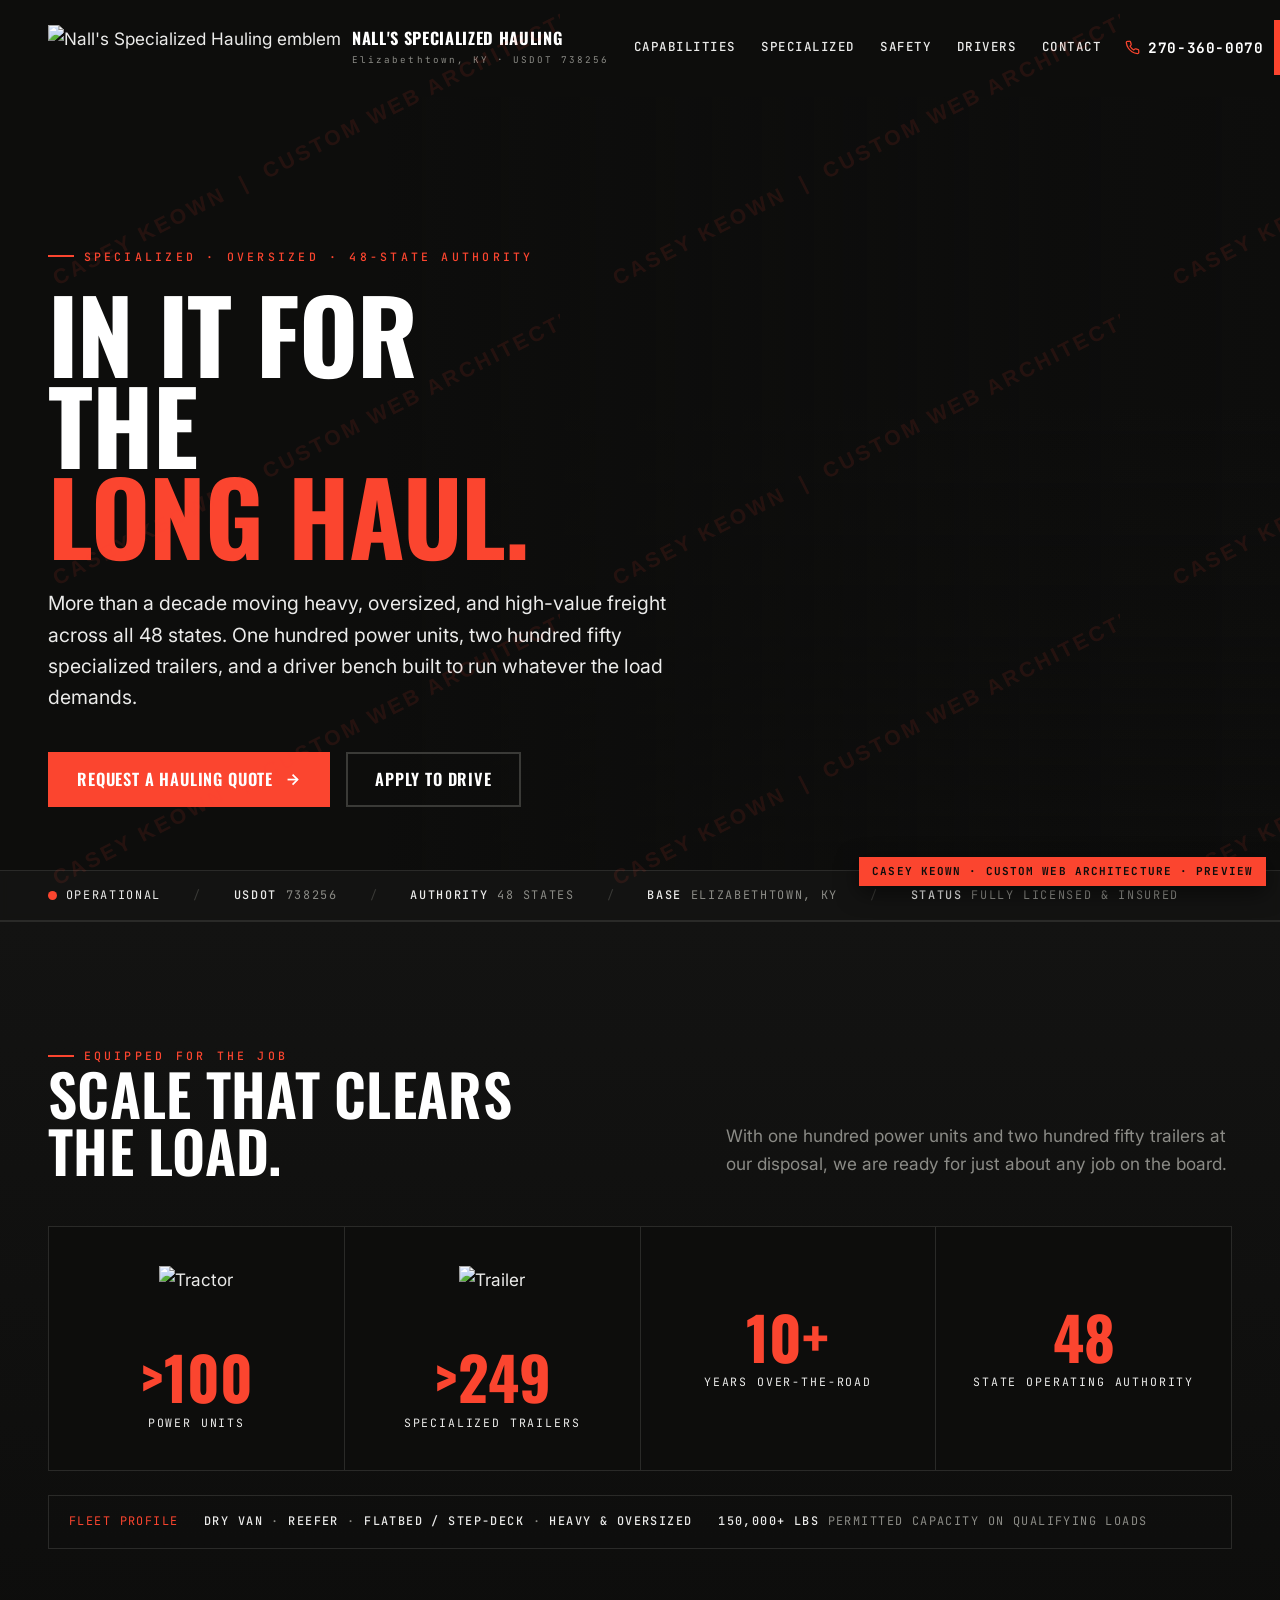
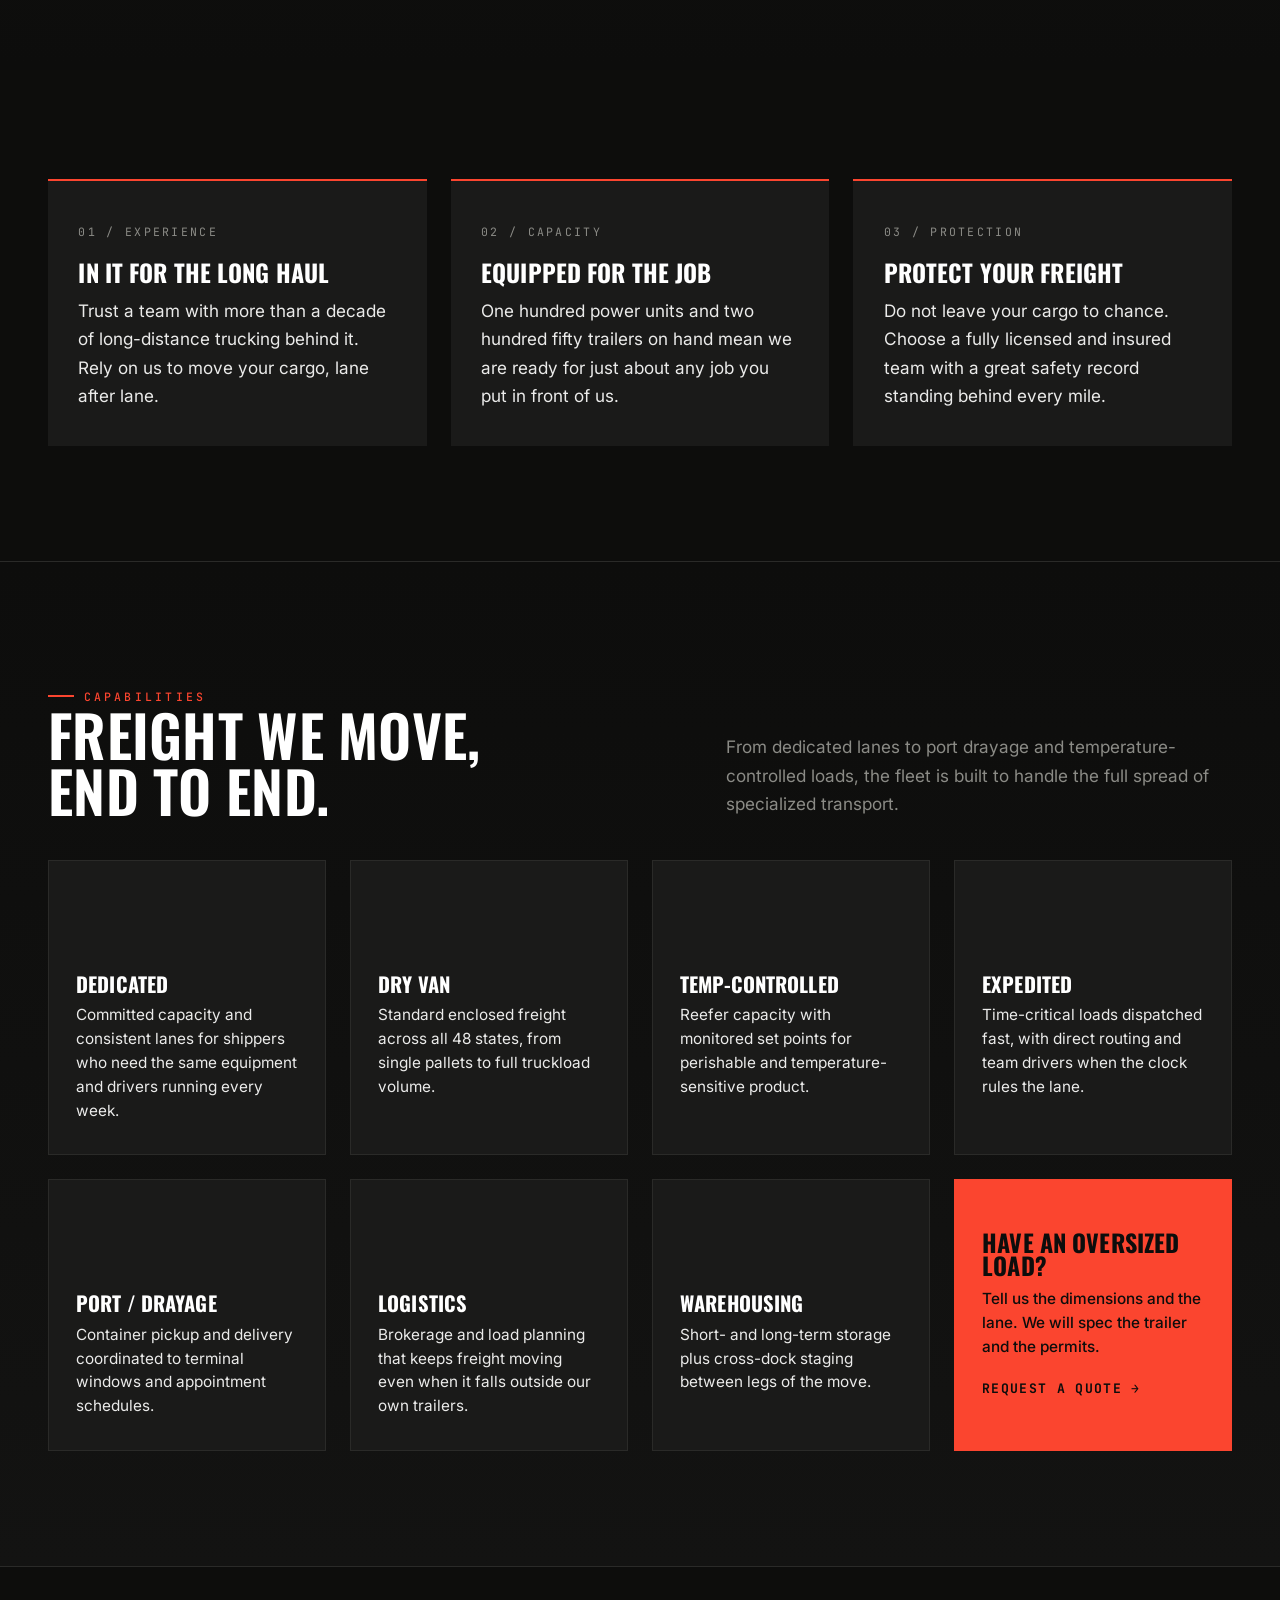
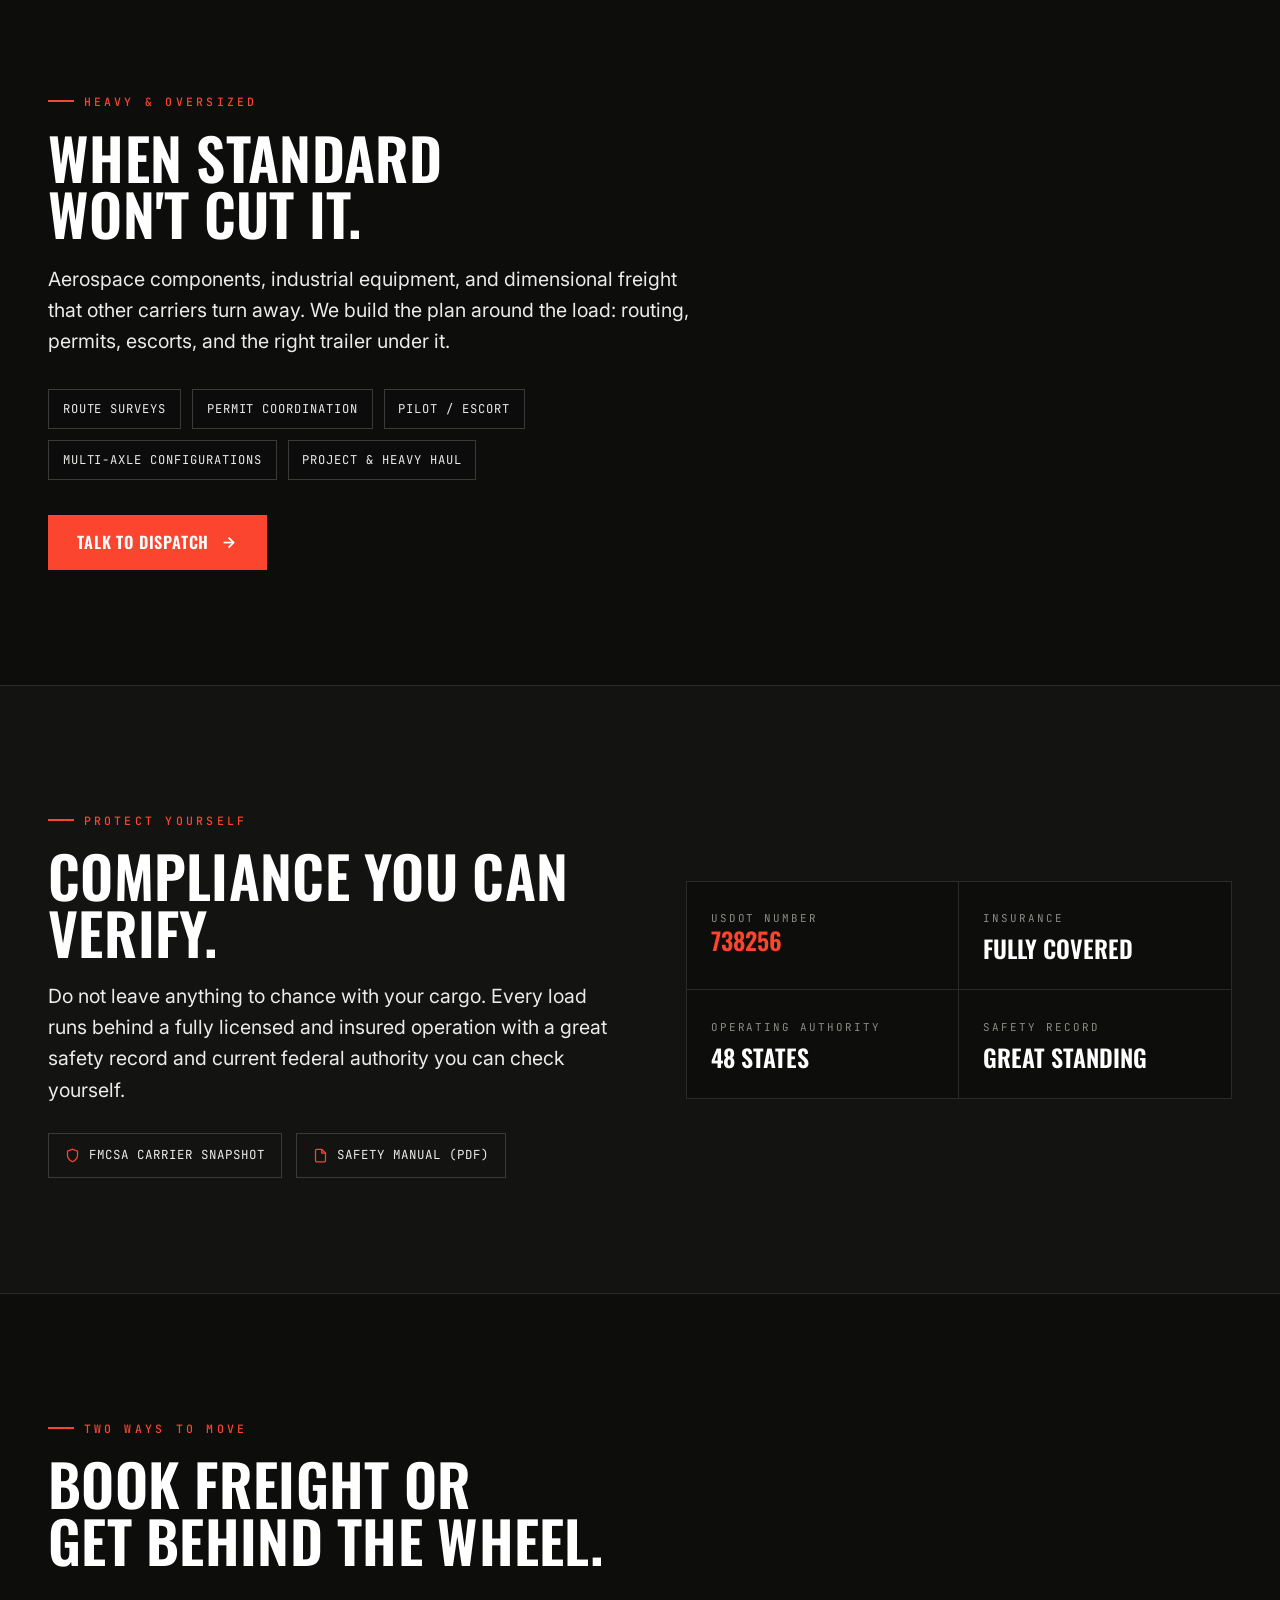
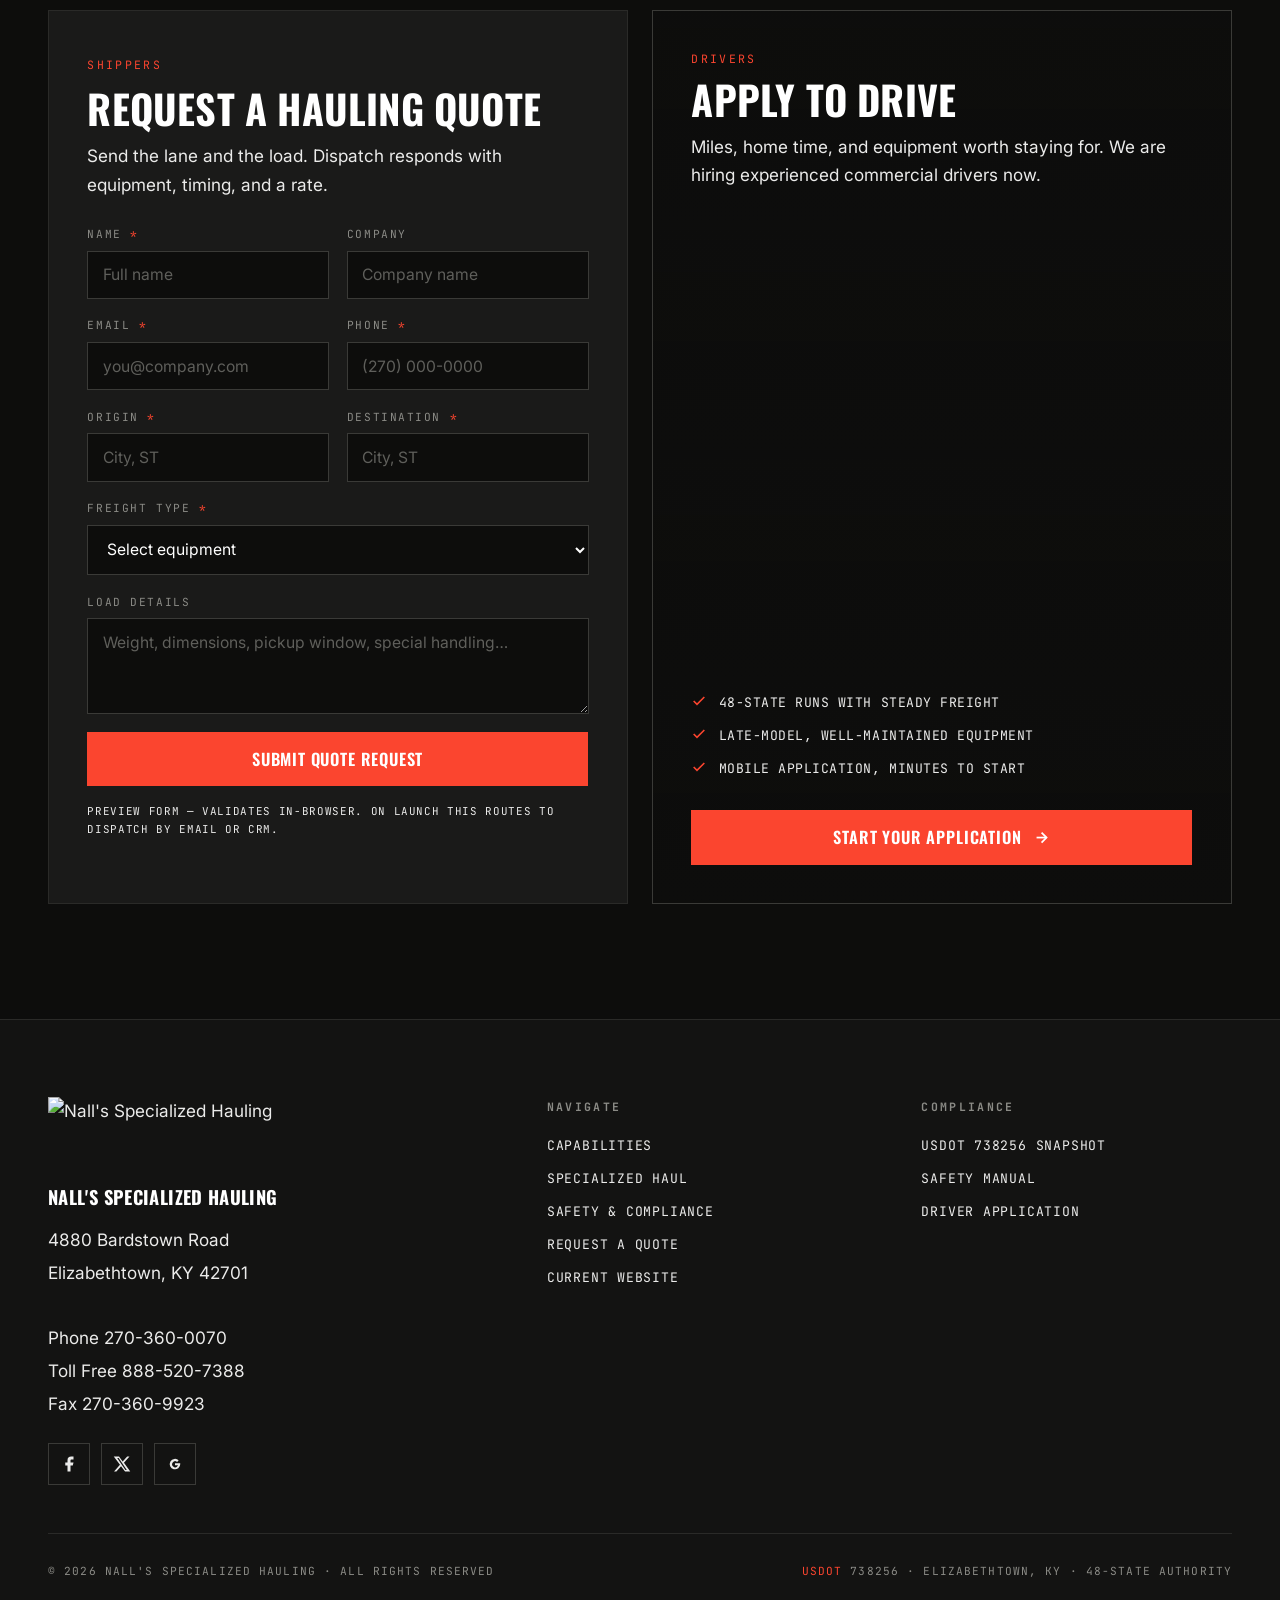
==== index.html @ e13e46fe "create index.html initial commit of the draft homepage" ====
<!DOCTYPE html>
<html lang="en">
<head>
<meta charset="UTF-8" />
<meta name="viewport" content="width=device-width, initial-scale=1.0" />
<meta name="theme-color" content="#0D0D0C" />
<title>Nall's Specialized Hauling | Heavy & Oversized Transport — Elizabethtown, KY</title>
<meta name="description" content="Nall's Specialized Hauling — 100+ power units, 250+ specialized trailers, 48-state authority. Fully licensed and insured heavy and oversized freight out of Elizabethtown, KY. USDOT 738256." />

<link rel="preconnect" href="https://fonts.googleapis.com" />
<link rel="preconnect" href="https://fonts.gstatic.com" crossorigin />
<link href="https://fonts.googleapis.com/css2?family=Oswald:wght@400;500;600;700&family=Inter:wght@400;500;600;700&family=JetBrains+Mono:wght@400;500;700&display=swap" rel="stylesheet" />

<style>
/* ============================================================
   NALL'S SPECIALIZED HAULING — PREVIEW BUILD
   Design system tokens (locked to brand direction)
   ============================================================ */
:root{
  --pitch:#0D0D0C;      /* dominant dark        */
  --carbon:#1A1A19;     /* surfaces / cards     */
  --carbon-2:#131312;   /* deeper surface       */
  --blaze:#FB452F;      /* primary accent       */
  --blaze-deep:#c9331f; /* pressed accent       */
  --white:#FFFFFF;      /* headers              */
  --steel:#EBEBEA;      /* body text            */
  --mute:#8B8B86;       /* metadata / captions  */
  --line:#2A2A28;       /* hairline border      */
  --line-2:#3A3A37;     /* stronger hairline    */

  --maxw:1280px;
  --gutter:clamp(1.25rem, 4vw, 3rem);
  --sec-pad:clamp(4.5rem, 9vw, 8rem);

  --ff-display:'Oswald', 'Arial Narrow', sans-serif;
  --ff-body:'Inter', system-ui, sans-serif;
  --ff-mono:'JetBrains Mono', ui-monospace, monospace;
}

*,*::before,*::after{box-sizing:border-box;}
html{scroll-behavior:smooth; -webkit-text-size-adjust:100%;}
body{
  margin:0;
  background:var(--pitch);
  color:var(--steel);
  font-family:var(--ff-body);
  font-size:clamp(1rem,0.96rem + 0.2vw,1.075rem);
  line-height:1.65;
  -webkit-font-smoothing:antialiased;
  overflow-x:hidden;
}
img{display:block; max-width:100%;}
a{color:inherit; text-decoration:none;}
:focus-visible{outline:2px solid var(--blaze); outline-offset:3px;}

.wrap{max-width:var(--maxw); margin-inline:auto; padding-inline:var(--gutter);}
.sec{padding-block:var(--sec-pad);}

/* Eyebrow / dispatch-style label ---------------------------- */
.eyebrow{
  font-family:var(--ff-mono);
  font-size:.72rem;
  font-weight:500;
  letter-spacing:.28em;
  text-transform:uppercase;
  color:var(--blaze);
  display:inline-flex; align-items:center; gap:.6rem;
  margin:0 0 1.1rem;
}
.eyebrow::before{content:""; width:26px; height:2px; background:var(--blaze); display:inline-block;}

/* Headings -------------------------------------------------- */
h1,h2,h3{font-family:var(--ff-display); text-transform:uppercase; color:var(--white); margin:0; line-height:.98; letter-spacing:.005em;}
.h-xl{font-weight:700; font-size:clamp(2.9rem, 2rem + 5.4vw, 6.6rem); line-height:.9; letter-spacing:-.01em;}
.h-lg{font-weight:600; font-size:clamp(2.05rem, 1.4rem + 2.8vw, 3.6rem);}
.h-md{font-weight:600; font-size:clamp(1.4rem, 1.1rem + 1vw, 1.9rem);}
.lead{color:var(--steel); max-width:56ch; font-size:clamp(1.05rem,1rem + .35vw,1.22rem); line-height:1.6;}
.muted{color:var(--mute);}

/* Buttons --------------------------------------------------- */
.btn{
  --_bg:var(--blaze); --_fg:var(--white); --_bd:var(--blaze);
  display:inline-flex; align-items:center; gap:.7rem;
  font-family:var(--ff-display); font-weight:600; text-transform:uppercase;
  font-size:1.02rem; letter-spacing:.05em; line-height:1;
  padding:1.05rem 1.7rem;
  background:var(--_bg); color:var(--_fg);
  border:2px solid var(--_bd);
  cursor:pointer;
  transition:transform .18s ease, background .18s ease, color .18s ease, border-color .18s ease;
  will-change:transform;
}
.btn svg{width:1.05em; height:1.05em; flex:none;}
.btn:hover{transform:translateY(-2px); background:var(--blaze-deep); border-color:var(--blaze-deep);}
.btn:active{transform:translateY(0);}
.btn--ghost{--_bg:transparent; --_fg:var(--white); --_bd:var(--line-2);}
.btn--ghost:hover{--_bg:transparent; border-color:var(--white); transform:translateY(-2px);}
.btn--wide{width:100%; justify-content:center;}

/* ============================================================
   HEADER / NAV
   ============================================================ */
.masthead{
  position:sticky; top:0; z-index:900;
  background:transparent;
  border-bottom:1px solid transparent;
  transition:background .25s ease, border-color .25s ease, backdrop-filter .25s ease;
}
.masthead.is-stuck{
  background:color-mix(in srgb, var(--pitch) 88%, transparent);
  backdrop-filter:blur(10px);
  border-bottom-color:var(--line);
}
.nav{display:flex; align-items:center; gap:1.5rem; padding-block:.85rem;}
.brand{display:flex; align-items:center; gap:.7rem; flex:none;}
.brand img{height:46px; width:auto;}
.brand b{font-family:var(--ff-display); font-weight:700; color:var(--white); text-transform:uppercase; font-size:1.02rem; letter-spacing:.04em; line-height:1;}
.brand span{display:block; font-family:var(--ff-mono); font-size:.58rem; letter-spacing:.22em; color:var(--mute); margin-top:.18rem;}
.brand-txt{display:block;}

.nav-links{display:flex; align-items:center; gap:1.6rem; margin-left:auto;}
.nav-links a{
  font-family:var(--ff-mono); font-size:.78rem; font-weight:500; letter-spacing:.12em;
  text-transform:uppercase; color:var(--steel); position:relative; padding-block:.4rem;
}
.nav-links a::after{content:""; position:absolute; left:0; bottom:-2px; height:2px; width:0; background:var(--blaze); transition:width .2s ease;}
.nav-links a:hover{color:var(--white);}
.nav-links a:hover::after{width:100%;}

.nav-cta{display:flex; align-items:center; gap:.7rem;}
.nav-tel{
  font-family:var(--ff-mono); font-weight:700; color:var(--white); font-size:.9rem; letter-spacing:.04em;
  display:inline-flex; align-items:center; gap:.5rem; white-space:nowrap;
}
.nav-tel svg{width:15px; height:15px; color:var(--blaze);}
.nav-cta .btn{padding:.72rem 1.15rem; font-size:.86rem;}

.hamburger{display:none; background:transparent; border:1px solid var(--line-2); color:var(--white); width:46px; height:46px; cursor:pointer; align-items:center; justify-content:center;}
.hamburger svg{width:22px; height:22px;}

/* ============================================================
   HERO
   ============================================================ */
.hero{position:relative; overflow:hidden; background:var(--pitch);}
.hero__media{
  position:absolute; inset:0; z-index:0;
  background:url("https://raw.githubusercontent.com/caseykeown/nalls-hauling/main/assets/images/hero-truck.png") no-repeat;
  background-position:right 62%; background-size:cover;
}
.hero__veil{
  position:absolute; inset:0; z-index:1;
  background:
    linear-gradient(90deg, var(--pitch) 0%, var(--pitch) 30%, rgba(13,13,12,.72) 52%, rgba(13,13,12,.15) 82%, rgba(13,13,12,0) 100%),
    linear-gradient(0deg, var(--pitch) 2%, rgba(13,13,12,.35) 30%, rgba(13,13,12,0) 60%),
    linear-gradient(180deg, rgba(13,13,12,.55) 0%, rgba(13,13,12,0) 24%);
}
.hero__inner{position:relative; z-index:2; padding-block:clamp(5rem,11vw,9.5rem) clamp(2.5rem,5vw,4rem); max-width:70ch;}
.hero h1{margin:.2rem 0 0;}
.hero h1 .accent{color:var(--blaze); display:block;}
.hero .lead{margin:1.8rem 0 2.4rem;}
.hero__actions{display:flex; flex-wrap:wrap; gap:1rem;}

/* Dispatch status strip (signature) ------------------------- */
.dispatch{
  position:relative; z-index:2;
  border-top:1px solid var(--line);
  border-bottom:1px solid var(--line);
  background:color-mix(in srgb, var(--carbon) 55%, transparent);
  backdrop-filter:blur(4px);
}
.dispatch__row{
  display:flex; flex-wrap:wrap; align-items:center; gap:.6rem 2rem;
  padding-block:.9rem;
  font-family:var(--ff-mono); font-size:.74rem; letter-spacing:.14em; text-transform:uppercase; color:var(--mute);
}
.dispatch__row b{color:var(--steel); font-weight:500;}
.dispatch__dot{display:inline-flex; align-items:center; gap:.55rem; color:var(--steel);}
.dispatch__dot::before{
  content:""; width:9px; height:9px; background:var(--blaze); border-radius:50%;
  box-shadow:0 0 0 0 rgba(251,69,47,.7); animation:pulse 2.4s infinite;
}
@keyframes pulse{0%{box-shadow:0 0 0 0 rgba(251,69,47,.6);}70%{box-shadow:0 0 0 8px rgba(251,69,47,0);}100%{box-shadow:0 0 0 0 rgba(251,69,47,0);}}
.dispatch__sep{color:var(--line-2);}

/* ============================================================
   CAPACITY / INSTRUMENT CLUSTER
   ============================================================ */
.capacity{background:linear-gradient(180deg, var(--carbon-2) 0%, var(--pitch) 100%); border-top:1px solid var(--line);}
.cap-head{display:flex; flex-wrap:wrap; align-items:flex-end; justify-content:space-between; gap:1.5rem; margin-bottom:3rem;}
.cap-head p{margin:.4rem 0 0; max-width:46ch;}
.cluster{
  display:grid; grid-template-columns:repeat(4,1fr); gap:1px;
  background:var(--line); border:1px solid var(--line);
}
.stat{
  background:var(--pitch);
  padding:clamp(1.6rem,3vw,2.6rem) 1.4rem;
  display:flex; flex-direction:column; align-items:center; text-align:center; justify-content:center; gap:.55rem;
  min-height:230px; position:relative;
  transition:background .2s ease;
}
.stat:hover{background:var(--carbon);}
.stat__mark{height:76px; display:flex; align-items:center; justify-content:center;}
.stat__mark img{height:76px; width:auto;}
.stat__num{font-family:var(--ff-display); font-weight:700; font-size:clamp(2.6rem,1.8rem + 2.4vw,3.9rem); line-height:.9; color:var(--blaze);}
.stat__num[data-numeral]{margin-top:.2rem;}
.stat__label{font-family:var(--ff-mono); font-size:.72rem; letter-spacing:.16em; text-transform:uppercase; color:var(--steel);}
.cap-note{
  margin-top:1.5rem; padding:1rem 1.25rem; border:1px solid var(--line);
  display:flex; flex-wrap:wrap; gap:.5rem 1.6rem; align-items:center;
  font-family:var(--ff-mono); font-size:.74rem; letter-spacing:.12em; text-transform:uppercase; color:var(--mute);
}
.cap-note b{color:var(--steel); font-weight:500;}
.cap-note .k{color:var(--blaze);}

/* ============================================================
   VALUE PROPS (three brand statements)
   ============================================================ */
.props{background:var(--pitch);}
.props-grid{display:grid; grid-template-columns:repeat(3,1fr); gap:1.5rem;}
.prop{border-top:2px solid var(--blaze); background:var(--carbon); padding:2.2rem 1.9rem;}
.prop .n{font-family:var(--ff-mono); font-size:.72rem; letter-spacing:.2em; color:var(--mute); text-transform:uppercase;}
.prop h3{margin:1rem 0 .8rem; font-size:1.5rem;}
.prop p{margin:0; color:var(--steel);}

/* ============================================================
   CAPABILITIES / SERVICES
   ============================================================ */
.services{background:linear-gradient(180deg, var(--pitch) 0%, var(--carbon-2) 100%); border-top:1px solid var(--line);}
.svc-grid{display:grid; grid-template-columns:repeat(4,1fr); gap:1.5rem;}
.svc{
  background:var(--carbon); border:1px solid var(--line);
  padding:2rem 1.7rem; position:relative;
  transition:transform .2s ease, border-color .2s ease, background .2s ease;
}
.svc::before{content:""; position:absolute; left:0; top:0; height:3px; width:0; background:var(--blaze); transition:width .25s ease;}
.svc:hover{transform:translateY(-4px); border-color:var(--line-2); background:#1f1f1e;}
.svc:hover::before{width:100%;}
.svc img{height:60px; width:auto; margin-bottom:1.3rem;}
.svc h3{font-size:1.28rem; margin-bottom:.6rem;}
.svc p{margin:0; font-size:.96rem; color:var(--steel); line-height:1.55;}

/* ============================================================
   SPECIALIZED SHOWCASE
   ============================================================ */
.showcase{position:relative; border-top:1px solid var(--line); overflow:hidden;}
.showcase__bg{
  position:absolute; inset:0; z-index:0;
  background:url("https://raw.githubusercontent.com/caseykeown/nalls-hauling/main/assets/images/nasa-truck.jpg") center/cover no-repeat;
}
.showcase__veil{
  position:absolute; inset:0; z-index:1;
  background:linear-gradient(90deg, var(--pitch) 8%, rgba(13,13,12,.82) 40%, rgba(13,13,12,.32) 78%, rgba(13,13,12,.55) 100%);
}
.showcase__inner{position:relative; z-index:2; max-width:60ch;}
.showcase h2{margin-bottom:1.4rem;}
.showcase .lead{margin-bottom:2rem;}
.spec-list{display:flex; flex-wrap:wrap; gap:.7rem; margin-bottom:2.2rem; padding:0; list-style:none;}
.spec-list li{
  font-family:var(--ff-mono); font-size:.76rem; letter-spacing:.08em; text-transform:uppercase;
  color:var(--steel); border:1px solid var(--line-2); padding:.55rem .85rem; background:rgba(13,13,12,.5);
}

/* ============================================================
   SAFETY / COMPLIANCE
   ============================================================ */
.safety{background:var(--carbon-2); border-top:1px solid var(--line);}
.safety-grid{display:grid; grid-template-columns:1.05fr 1fr; gap:clamp(2rem,5vw,4.5rem); align-items:center;}
.cred{display:grid; grid-template-columns:1fr 1fr; gap:1px; background:var(--line); border:1px solid var(--line);}
.cred__cell{background:var(--pitch); padding:1.8rem 1.5rem;}
.cred__cell .k{font-family:var(--ff-mono); font-size:.68rem; letter-spacing:.18em; text-transform:uppercase; color:var(--mute);}
.cred__cell .v{font-family:var(--ff-display); text-transform:uppercase; font-weight:600; color:var(--white); font-size:1.5rem; margin-top:.5rem; line-height:1;}
.cred__cell .v.blaze{color:var(--blaze);}
.cred__cell a.v:hover{color:var(--blaze);}
.safety h2{margin-bottom:1.3rem;}
.safety .lead{margin-bottom:1.7rem;}
.safety__links{display:flex; flex-wrap:wrap; gap:.9rem;}
.pill{
  display:inline-flex; align-items:center; gap:.55rem;
  font-family:var(--ff-mono); font-size:.78rem; letter-spacing:.08em; text-transform:uppercase;
  border:1px solid var(--line-2); padding:.7rem 1rem; color:var(--steel);
  transition:border-color .18s ease, color .18s ease;
}
.pill svg{width:15px; height:15px; color:var(--blaze);}
.pill:hover{border-color:var(--blaze); color:var(--white);}

/* ============================================================
   TWO-SIDED FUNNEL
   ============================================================ */
.funnel{background:var(--pitch); border-top:1px solid var(--line);}
.funnel-grid{display:grid; grid-template-columns:1fr 1fr; gap:1.5rem;}
.panel{background:var(--carbon); border:1px solid var(--line); padding:clamp(1.9rem,3vw,2.8rem);}
.panel--drivers{
  background:
    linear-gradient(180deg, rgba(13,13,12,.62), rgba(13,13,12,.92)),
    url("https://raw.githubusercontent.com/caseykeown/nalls-hauling/main/assets/images/truck-fleet.jpg") center/cover no-repeat;
  border-color:var(--line-2);
  display:flex; flex-direction:column;
}
.panel .tag{font-family:var(--ff-mono); font-size:.72rem; letter-spacing:.2em; text-transform:uppercase; color:var(--blaze);}
.panel h2{font-size:clamp(1.8rem,1.4rem + 1.4vw,2.5rem); margin:.7rem 0 .9rem;}
.panel p{margin:0 0 1.6rem; color:var(--steel);}
.panel--drivers .perks{list-style:none; margin:0 0 1.9rem; padding:0; display:grid; gap:.7rem; margin-top:auto;}
.panel--drivers .perks li{display:flex; gap:.7rem; align-items:flex-start; font-family:var(--ff-mono); font-size:.82rem; letter-spacing:.04em; text-transform:uppercase; color:var(--steel);}
.panel--drivers .perks svg{width:16px; height:16px; color:var(--blaze); flex:none; margin-top:1px;}

/* Quote form ------------------------------------------------ */
.form{display:grid; gap:1.1rem;}
.field{display:flex; flex-direction:column; gap:.45rem;}
.field label{font-family:var(--ff-mono); font-size:.7rem; letter-spacing:.14em; text-transform:uppercase; color:var(--mute);}
.field label .req{color:var(--blaze);}
.field input, .field select, .field textarea{
  font-family:var(--ff-body); font-size:.98rem; color:var(--white);
  background:var(--pitch); border:1px solid var(--line-2); padding:.85rem .9rem; width:100%;
  transition:border-color .16s ease;
}
.field input::placeholder, .field textarea::placeholder{color:#5f5f5b;}
.field input:focus, .field select:focus, .field textarea:focus{outline:none; border-color:var(--blaze);}
.field textarea{resize:vertical; min-height:96px;}
.field-row{display:grid; grid-template-columns:1fr 1fr; gap:1.1rem;}
.field .err{display:none; font-family:var(--ff-mono); font-size:.68rem; letter-spacing:.06em; color:var(--blaze); text-transform:uppercase;}
.field.invalid input, .field.invalid select, .field.invalid textarea{border-color:var(--blaze);}
.field.invalid .err{display:block;}
.form__note{font-family:var(--ff-mono); font-size:.68rem; letter-spacing:.06em; color:var(--mute); text-transform:uppercase; margin-top:-.2rem;}
.form-success{
  display:none; border:1px solid var(--blaze); background:rgba(251,69,47,.06);
  padding:2rem 1.7rem; text-align:left;
}
.form-success.show{display:block;}
.form-success h3{color:var(--white); font-size:1.4rem; margin-bottom:.6rem;}
.form-success p{color:var(--steel); margin:0;}

/* ============================================================
   FOOTER
   ============================================================ */
.footer{background:var(--carbon-2); border-top:1px solid var(--line); padding-block:clamp(3.5rem,6vw,5rem) 2.2rem;}
.footer-grid{display:grid; grid-template-columns:1.4fr 1fr 1fr; gap:clamp(2rem,5vw,4rem); margin-bottom:3rem;}
.footer .brand img{height:60px;}
.footer h4{font-family:var(--ff-mono); font-size:.72rem; letter-spacing:.2em; text-transform:uppercase; color:var(--mute); margin:0 0 1.2rem;}
.footer address{font-style:normal; color:var(--steel); line-height:1.9;}
.footer address b{color:var(--white); font-family:var(--ff-display); text-transform:uppercase; letter-spacing:.02em; font-size:1.15rem; display:block; margin-bottom:.6rem;}
.footer a:hover{color:var(--blaze);}
.foot-links{display:flex; flex-direction:column; gap:.7rem;}
.foot-links a{font-family:var(--ff-mono); font-size:.82rem; letter-spacing:.06em; text-transform:uppercase; color:var(--steel);}
.socials{display:flex; gap:.7rem; margin-top:1.4rem;}
.socials a{width:42px; height:42px; border:1px solid var(--line-2); display:flex; align-items:center; justify-content:center; transition:border-color .18s ease, background .18s ease;}
.socials a:hover{border-color:var(--blaze); background:var(--carbon);}
.socials svg{width:18px; height:18px; color:var(--steel);}
.footer-base{border-top:1px solid var(--line); padding-top:1.8rem; display:flex; flex-wrap:wrap; justify-content:space-between; gap:1rem; font-family:var(--ff-mono); font-size:.7rem; letter-spacing:.1em; text-transform:uppercase; color:var(--mute);}
.footer-base .k{color:var(--blaze);}

/* ============================================================
   SCROLL REVEAL
   ============================================================ */
.reveal{opacity:0; transform:translateY(22px); transition:opacity .7s ease, transform .7s ease;}
.reveal.in{opacity:1; transform:none;}

/* ============================================================
   RESPONSIVE
   ============================================================ */
@media (max-width:1080px){
  .svc-grid{grid-template-columns:repeat(2,1fr);}
  .cluster{grid-template-columns:repeat(2,1fr);}
}
@media (max-width:900px){
  .nav-links, .nav-tel{display:none;}
  .hamburger{display:inline-flex;}
  .nav-cta .btn.js-quote{display:none;}
  .props-grid{grid-template-columns:1fr;}
  .safety-grid{grid-template-columns:1fr; gap:2.4rem;}
  .funnel-grid{grid-template-columns:1fr;}
  .footer-grid{grid-template-columns:1fr 1fr;}
  .hero__media{background-position:right -40px bottom; background-size:150%;}
  .hero__veil{background:
    linear-gradient(180deg, rgba(13,13,12,.55) 0%, rgba(13,13,12,.3) 35%, var(--pitch) 78%),
    linear-gradient(90deg, var(--pitch) 0%, rgba(13,13,12,.4) 60%, rgba(13,13,12,.15) 100%);}
}
@media (max-width:560px){
  .cluster{grid-template-columns:1fr;}
  .svc-grid{grid-template-columns:1fr;}
  .footer-grid{grid-template-columns:1fr;}
  .field-row{grid-template-columns:1fr;}
  .hero__actions .btn{width:100%; justify-content:center;}
}

/* Mobile drawer */
.drawer{position:fixed; inset:0; z-index:1000; background:var(--pitch); transform:translateX(100%); transition:transform .3s ease; display:flex; flex-direction:column; padding:1.5rem var(--gutter);}
.drawer.open{transform:none;}
.drawer__top{display:flex; justify-content:space-between; align-items:center; margin-bottom:2.5rem;}
.drawer__close{background:transparent; border:1px solid var(--line-2); color:var(--white); width:46px; height:46px; cursor:pointer;}
.drawer a.d-link{font-family:var(--ff-display); text-transform:uppercase; font-size:1.9rem; font-weight:600; color:var(--white); padding-block:.7rem; border-bottom:1px solid var(--line);}
.drawer a.d-link:hover{color:var(--blaze);}
.drawer__cta{margin-top:auto; display:grid; gap:.9rem; padding-top:2rem;}

@media (prefers-reduced-motion:reduce){
  *{animation-duration:.001ms !important; animation-iteration-count:1 !important; transition-duration:.001ms !important; scroll-behavior:auto !important;}
  .reveal{opacity:1; transform:none;}
}
</style>
</head>

<body>

<a href="#capabilities" class="btn" style="position:absolute; left:-9999px; top:0;" onfocus="this.style.left='1rem';this.style.top='1rem';this.style.zIndex='2000';" onblur="this.style.left='-9999px'">Skip to content</a>

<!-- ============================================================
     MASTHEAD
     ============================================================ -->
<header class="masthead" id="masthead">
  <div class="wrap">
    <nav class="nav" aria-label="Primary">
      <a class="brand" href="#top" aria-label="Nall's Specialized Hauling home">
        <img src="https://raw.githubusercontent.com/caseykeown/nalls-hauling/main/assets/images/nsh-orange-logo-transparentbg.png" alt="Nall's Specialized Hauling emblem" />
        <span class="brand-txt">
          <b>Nall's Specialized Hauling</b>
          <span>Elizabethtown, KY · USDOT 738256</span>
        </span>
      </a>

      <div class="nav-links">
        <a href="#capabilities">Capabilities</a>
        <a href="#specialized">Specialized</a>
        <a href="#safety">Safety</a>
        <a href="#drivers">Drivers</a>
        <a href="#contact">Contact</a>
      </div>

      <div class="nav-cta">
        <a class="nav-tel" href="tel:+12703600070">
          <svg viewBox="0 0 24 24" fill="none" stroke="currentColor" stroke-width="2"><path d="M22 16.92v3a2 2 0 0 1-2.18 2 19.79 19.79 0 0 1-8.63-3.07 19.5 19.5 0 0 1-6-6 19.79 19.79 0 0 1-3.07-8.67A2 2 0 0 1 4.11 2h3a2 2 0 0 1 2 1.72c.13.96.36 1.9.7 2.81a2 2 0 0 1-.45 2.11L8.09 9.91a16 16 0 0 0 6 6l1.27-1.27a2 2 0 0 1 2.11-.45c.9.34 1.85.57 2.81.7A2 2 0 0 1 22 16.92z"/></svg>
          270-360-0070
        </a>
        <a class="btn js-quote" href="#contact">Request a Quote</a>
        <a class="btn btn--ghost" href="https://intelliapp.driverapponline.com/c/spechaul?uri_b=ia_spechaul_117779524" target="_blank" rel="noopener">Apply to Drive</a>
      </div>

      <button class="hamburger" id="hamburger" aria-label="Open menu" aria-expanded="false" aria-controls="drawer">
        <svg viewBox="0 0 24 24" fill="none" stroke="currentColor" stroke-width="2"><line x1="3" y1="6" x2="21" y2="6"/><line x1="3" y1="12" x2="21" y2="12"/><line x1="3" y1="18" x2="21" y2="18"/></svg>
      </button>
    </nav>
  </div>
</header>

<!-- Mobile drawer -->
<div class="drawer" id="drawer" aria-hidden="true">
  <div class="drawer__top">
    <img src="https://raw.githubusercontent.com/caseykeown/nalls-hauling/main/assets/images/nsh-orange-logo-transparentbg.png" alt="" style="height:44px;" />
    <button class="drawer__close" id="drawerClose" aria-label="Close menu">
      <svg viewBox="0 0 24 24" fill="none" stroke="currentColor" stroke-width="2" width="22" height="22"><line x1="6" y1="6" x2="18" y2="18"/><line x1="18" y1="6" x2="6" y2="18"/></svg>
    </button>
  </div>
  <a class="d-link" href="#capabilities">Capabilities</a>
  <a class="d-link" href="#specialized">Specialized</a>
  <a class="d-link" href="#safety">Safety</a>
  <a class="d-link" href="#drivers">Drivers</a>
  <a class="d-link" href="#contact">Contact</a>
  <div class="drawer__cta">
    <a class="btn btn--wide" href="#contact">Request a Quote</a>
    <a class="btn btn--ghost btn--wide" href="https://intelliapp.driverapponline.com/c/spechaul?uri_b=ia_spechaul_117779524" target="_blank" rel="noopener">Apply to Drive</a>
  </div>
</div>

<main id="top">

  <!-- ============================================================
       HERO
       ============================================================ -->
  <section class="hero" aria-labelledby="hero-h">
    <div class="hero__media" role="img" aria-label="Nall's Specialized Hauling power unit"></div>
    <div class="hero__veil"></div>
    <div class="wrap">
      <div class="hero__inner">
        <p class="eyebrow">Specialized · Oversized · 48-State Authority</p>
        <h1 class="h-xl" id="hero-h">In it for<br>the <span class="accent">long haul.</span></h1>
        <p class="lead">More than a decade moving heavy, oversized, and high-value freight across all 48 states. One hundred power units, two hundred fifty specialized trailers, and a driver bench built to run whatever the load demands.</p>
        <div class="hero__actions">
          <a class="btn js-quote" href="#contact">
            Request a Hauling Quote
            <svg viewBox="0 0 24 24" fill="none" stroke="currentColor" stroke-width="2.4"><line x1="5" y1="12" x2="19" y2="12"/><polyline points="12 5 19 12 12 19"/></svg>
          </a>
          <a class="btn btn--ghost" href="https://intelliapp.driverapponline.com/c/spechaul?uri_b=ia_spechaul_117779524" target="_blank" rel="noopener">Apply to Drive</a>
        </div>
      </div>
    </div>
  </section>

  <!-- Dispatch status strip (signature element) -->
  <div class="dispatch">
    <div class="wrap">
      <div class="dispatch__row">
        <span class="dispatch__dot">Operational</span>
        <span class="dispatch__sep">/</span>
        <span><b>USDOT</b> 738256</span>
        <span class="dispatch__sep">/</span>
        <span><b>Authority</b> 48 States</span>
        <span class="dispatch__sep">/</span>
        <span><b>Base</b> Elizabethtown, KY</span>
        <span class="dispatch__sep">/</span>
        <span><b>Status</b> Fully Licensed &amp; Insured</span>
      </div>
    </div>
  </div>

  <!-- ============================================================
       CAPACITY / INSTRUMENT CLUSTER
       ============================================================ -->
  <section class="sec capacity" id="capabilities" aria-labelledby="cap-h">
    <div class="wrap">
      <div class="cap-head reveal">
        <div>
          <p class="eyebrow">Equipped for the job</p>
          <h2 class="h-lg" id="cap-h">Scale that clears<br>the load.</h2>
        </div>
        <p class="muted">With one hundred power units and two hundred fifty trailers at our disposal, we are ready for just about any job on the board.</p>
      </div>

      <div class="cluster reveal">
        <div class="stat">
          <div class="stat__mark"><img src="https://raw.githubusercontent.com/caseykeown/nalls-hauling/main/assets/svg%20icons/Number-of-Tractors.svg" alt="Tractor" loading="lazy" /></div>
          <div class="stat__num" data-count="100" data-prefix="&gt;">&gt;0</div>
          <div class="stat__label">Power Units</div>
        </div>
        <div class="stat">
          <div class="stat__mark"><img src="https://raw.githubusercontent.com/caseykeown/nalls-hauling/main/assets/svg%20icons/Number-of-Trailers.svg" alt="Trailer" loading="lazy" /></div>
          <div class="stat__num" data-count="250" data-prefix="&gt;">&gt;0</div>
          <div class="stat__label">Specialized Trailers</div>
        </div>
        <div class="stat">
          <div class="stat__num" data-numeral data-count="10" data-suffix="+">0+</div>
          <div class="stat__label">Years Over-the-Road</div>
        </div>
        <div class="stat">
          <div class="stat__num" data-numeral data-count="48">0</div>
          <div class="stat__label">State Operating Authority</div>
        </div>
      </div>

      <div class="cap-note reveal">
        <span class="k">Fleet Profile</span>
        <span><b>Dry Van</b> · <b>Reefer</b> · <b>Flatbed / Step-Deck</b> · <b>Heavy &amp; Oversized</b></span>
        <span><b>150,000+ lbs</b> permitted capacity on qualifying loads</span>
      </div>
    </div>
  </section>

  <!-- ============================================================
       VALUE PROPS
       ============================================================ -->
  <section class="sec props" aria-label="Why Nall's">
    <div class="wrap">
      <div class="props-grid">
        <article class="prop reveal">
          <span class="n">01 / Experience</span>
          <h3>In It for the Long Haul</h3>
          <p>Trust a team with more than a decade of long-distance trucking behind it. Rely on us to move your cargo, lane after lane.</p>
        </article>
        <article class="prop reveal">
          <span class="n">02 / Capacity</span>
          <h3>Equipped for the Job</h3>
          <p>One hundred power units and two hundred fifty trailers on hand mean we are ready for just about any job you put in front of us.</p>
        </article>
        <article class="prop reveal">
          <span class="n">03 / Protection</span>
          <h3>Protect Your Freight</h3>
          <p>Do not leave your cargo to chance. Choose a fully licensed and insured team with a great safety record standing behind every mile.</p>
        </article>
      </div>
    </div>
  </section>

  <!-- ============================================================
       CAPABILITIES / SERVICES
       ============================================================ -->
  <section class="sec services" aria-labelledby="svc-h">
    <div class="wrap">
      <div class="cap-head reveal" style="margin-bottom:2.6rem;">
        <div>
          <p class="eyebrow">Capabilities</p>
          <h2 class="h-lg" id="svc-h">Freight we move,<br>end to end.</h2>
        </div>
        <p class="muted">From dedicated lanes to port drayage and temperature-controlled loads, the fleet is built to handle the full spread of specialized transport.</p>
      </div>

      <div class="svc-grid">
        <article class="svc reveal">
          <img src="https://raw.githubusercontent.com/caseykeown/nalls-hauling/main/assets/svg%20icons/Dedicated.svg" alt="" loading="lazy" />
          <h3>Dedicated</h3>
          <p>Committed capacity and consistent lanes for shippers who need the same equipment and drivers running every week.</p>
        </article>
        <article class="svc reveal">
          <img src="https://raw.githubusercontent.com/caseykeown/nalls-hauling/main/assets/svg%20icons/Dry-Van.svg" alt="" loading="lazy" />
          <h3>Dry Van</h3>
          <p>Standard enclosed freight across all 48 states, from single pallets to full truckload volume.</p>
        </article>
        <article class="svc reveal">
          <img src="https://raw.githubusercontent.com/caseykeown/nalls-hauling/main/assets/svg%20icons/Temp-Controlled.svg" alt="" loading="lazy" />
          <h3>Temp-Controlled</h3>
          <p>Reefer capacity with monitored set points for perishable and temperature-sensitive product.</p>
        </article>
        <article class="svc reveal">
          <img src="https://raw.githubusercontent.com/caseykeown/nalls-hauling/main/assets/svg%20icons/Expedited.svg" alt="" loading="lazy" />
          <h3>Expedited</h3>
          <p>Time-critical loads dispatched fast, with direct routing and team drivers when the clock rules the lane.</p>
        </article>
        <article class="svc reveal">
          <img src="https://raw.githubusercontent.com/caseykeown/nalls-hauling/main/assets/svg%20icons/Port.svg" alt="" loading="lazy" />
          <h3>Port / Drayage</h3>
          <p>Container pickup and delivery coordinated to terminal windows and appointment schedules.</p>
        </article>
        <article class="svc reveal">
          <img src="https://raw.githubusercontent.com/caseykeown/nalls-hauling/main/assets/svg%20icons/Logistics.svg" alt="" loading="lazy" />
          <h3>Logistics</h3>
          <p>Brokerage and load planning that keeps freight moving even when it falls outside our own trailers.</p>
        </article>
        <article class="svc reveal">
          <img src="https://raw.githubusercontent.com/caseykeown/nalls-hauling/main/assets/svg%20icons/Warehousing.svg" alt="" loading="lazy" />
          <h3>Warehousing</h3>
          <p>Short- and long-term storage plus cross-dock staging between legs of the move.</p>
        </article>
        <article class="svc reveal" style="display:flex; flex-direction:column; justify-content:center; background:var(--blaze); border-color:var(--blaze);">
          <h3 style="color:#0D0D0C; font-size:1.5rem;">Have an oversized load?</h3>
          <p style="color:#0D0D0C; font-weight:500;">Tell us the dimensions and the lane. We will spec the trailer and the permits.</p>
          <a href="#contact" style="margin-top:1.2rem; font-family:var(--ff-mono); font-weight:700; text-transform:uppercase; letter-spacing:.1em; color:#0D0D0C; font-size:.82rem;">Request a quote →</a>
        </article>
      </div>
    </div>
  </section>

  <!-- ============================================================
       SPECIALIZED SHOWCASE
       ============================================================ -->
  <section class="sec showcase" id="specialized" aria-labelledby="show-h">
    <div class="showcase__bg" role="img" aria-label="Oversized specialized load in transit"></div>
    <div class="showcase__veil"></div>
    <div class="wrap">
      <div class="showcase__inner reveal">
        <p class="eyebrow">Heavy &amp; Oversized</p>
        <h2 class="h-lg" id="show-h">When standard<br>won't cut it.</h2>
        <p class="lead">Aerospace components, industrial equipment, and dimensional freight that other carriers turn away. We build the plan around the load: routing, permits, escorts, and the right trailer under it.</p>
        <ul class="spec-list">
          <li>Route Surveys</li>
          <li>Permit Coordination</li>
          <li>Pilot / Escort</li>
          <li>Multi-Axle Configurations</li>
          <li>Project &amp; Heavy Haul</li>
        </ul>
        <a class="btn" href="#contact">
          Talk to Dispatch
          <svg viewBox="0 0 24 24" fill="none" stroke="currentColor" stroke-width="2.4"><line x1="5" y1="12" x2="19" y2="12"/><polyline points="12 5 19 12 12 19"/></svg>
        </a>
      </div>
    </div>
  </section>

  <!-- ============================================================
       SAFETY / COMPLIANCE
       ============================================================ -->
  <section class="sec safety" id="safety" aria-labelledby="safe-h">
    <div class="wrap">
      <div class="safety-grid">
        <div class="reveal">
          <p class="eyebrow">Protect yourself</p>
          <h2 class="h-lg" id="safe-h">Compliance you can verify.</h2>
          <p class="lead">Do not leave anything to chance with your cargo. Every load runs behind a fully licensed and insured operation with a great safety record and current federal authority you can check yourself.</p>
          <div class="safety__links">
            <a class="pill" href="https://safer.fmcsa.dot.gov/query.asp?searchtype=ANY&query_type=queryCarrierSnapshot&query_param=USDOT&query_string=738256" target="_blank" rel="noopener">
              <svg viewBox="0 0 24 24" fill="none" stroke="currentColor" stroke-width="2"><path d="M12 22s8-4 8-10V5l-8-3-8 3v7c0 6 8 10 8 10z"/></svg>
              FMCSA Carrier Snapshot
            </a>
            <a class="pill" href="https://raw.githubusercontent.com/caseykeown/nalls-hauling/main/assets/NallsTruckingSafetyManual.pdf" target="_blank" rel="noopener">
              <svg viewBox="0 0 24 24" fill="none" stroke="currentColor" stroke-width="2"><path d="M14 2H6a2 2 0 0 0-2 2v16a2 2 0 0 0 2 2h12a2 2 0 0 0 2-2V8z"/><polyline points="14 2 14 8 20 8"/></svg>
              Safety Manual (PDF)
            </a>
          </div>
        </div>

        <div class="cred reveal">
          <div class="cred__cell">
            <div class="k">USDOT Number</div>
            <a class="v blaze" href="https://safer.fmcsa.dot.gov/query.asp?searchtype=ANY&query_type=queryCarrierSnapshot&query_param=USDOT&query_string=738256" target="_blank" rel="noopener">738256</a>
          </div>
          <div class="cred__cell">
            <div class="k">Insurance</div>
            <div class="v">Fully Covered</div>
          </div>
          <div class="cred__cell">
            <div class="k">Operating Authority</div>
            <div class="v">48 States</div>
          </div>
          <div class="cred__cell">
            <div class="k">Safety Record</div>
            <div class="v">Great Standing</div>
          </div>
        </div>
      </div>
    </div>
  </section>

  <!-- ============================================================
       TWO-SIDED FUNNEL
       ============================================================ -->
  <section class="sec funnel" id="contact" aria-labelledby="funnel-h">
    <div class="wrap">
      <p class="eyebrow reveal">Two ways to move</p>
      <h2 class="h-lg reveal" id="funnel-h" style="margin-bottom:2.6rem;">Book freight or<br>get behind the wheel.</h2>

      <div class="funnel-grid">
        <!-- SHIPPERS -->
        <div class="panel reveal">
          <span class="tag">Shippers</span>
          <h2>Request a Hauling Quote</h2>
          <p>Send the lane and the load. Dispatch responds with equipment, timing, and a rate.</p>

          <form class="form" id="quoteForm" novalidate>
            <div class="field-row">
              <div class="field" style="gap:.45rem;">
                <label for="q-name">Name <span class="req">*</span></label>
                <input id="q-name" name="name" type="text" placeholder="Full name" required />
                <span class="err">Enter your name.</span>
              </div>
              <div class="field" style="gap:.45rem;">
                <label for="q-company">Company</label>
                <input id="q-company" name="company" type="text" placeholder="Company name" />
              </div>
            </div>

            <div class="field-row">
              <div class="field" style="gap:.45rem;">
                <label for="q-email">Email <span class="req">*</span></label>
                <input id="q-email" name="email" type="email" placeholder="you@company.com" required />
                <span class="err">Enter a valid email.</span>
              </div>
              <div class="field" style="gap:.45rem;">
                <label for="q-phone">Phone <span class="req">*</span></label>
                <input id="q-phone" name="phone" type="tel" placeholder="(270) 000-0000" required />
                <span class="err">Enter a valid phone number.</span>
              </div>
            </div>

            <div class="field-row">
              <div class="field" style="gap:.45rem;">
                <label for="q-origin">Origin <span class="req">*</span></label>
                <input id="q-origin" name="origin" type="text" placeholder="City, ST" required />
                <span class="err">Enter an origin.</span>
              </div>
              <div class="field" style="gap:.45rem;">
                <label for="q-dest">Destination <span class="req">*</span></label>
                <input id="q-dest" name="destination" type="text" placeholder="City, ST" required />
                <span class="err">Enter a destination.</span>
              </div>
            </div>

            <div class="field">
              <label for="q-type">Freight Type <span class="req">*</span></label>
              <select id="q-type" name="freight" required>
                <option value="" disabled selected>Select equipment</option>
                <option>Dry Van</option>
                <option>Temperature-Controlled</option>
                <option>Flatbed / Step-Deck</option>
                <option>Heavy / Oversized</option>
                <option>Port / Drayage</option>
                <option>Not sure — advise me</option>
              </select>
              <span class="err">Select a freight type.</span>
            </div>

            <div class="field">
              <label for="q-notes">Load Details</label>
              <textarea id="q-notes" name="notes" placeholder="Weight, dimensions, pickup window, special handling…"></textarea>
            </div>

            <button class="btn btn--wide" type="submit">Submit Quote Request</button>
            <p class="form__note">Preview form — validates in-browser. On launch this routes to dispatch by email or CRM.</p>
          </form>

          <div class="form-success" id="quoteSuccess" role="status" aria-live="polite">
            <h3>Request received.</h3>
            <p>Thanks — dispatch has your lane. In the live build this fires straight to the Nall's team. For anything urgent, call <a href="tel:+12703600070" style="color:var(--blaze); font-weight:600;">270-360-0070</a>.</p>
          </div>
        </div>

        <!-- DRIVERS -->
        <div class="panel panel--drivers reveal">
          <span class="tag">Drivers</span>
          <h2>Apply to Drive</h2>
          <p>Miles, home time, and equipment worth staying for. We are hiring experienced commercial drivers now.</p>
          <ul class="perks">
            <li><svg viewBox="0 0 24 24" fill="none" stroke="currentColor" stroke-width="2.4"><polyline points="20 6 9 17 4 12"/></svg> 48-state runs with steady freight</li>
            <li><svg viewBox="0 0 24 24" fill="none" stroke="currentColor" stroke-width="2.4"><polyline points="20 6 9 17 4 12"/></svg> Late-model, well-maintained equipment</li>
            <li><svg viewBox="0 0 24 24" fill="none" stroke="currentColor" stroke-width="2.4"><polyline points="20 6 9 17 4 12"/></svg> Mobile application, minutes to start</li>
          </ul>
          <a class="btn btn--wide" href="https://intelliapp.driverapponline.com/c/spechaul?uri_b=ia_spechaul_117779524" target="_blank" rel="noopener">
            Start Your Application
            <svg viewBox="0 0 24 24" fill="none" stroke="currentColor" stroke-width="2.4"><line x1="5" y1="12" x2="19" y2="12"/><polyline points="12 5 19 12 12 19"/></svg>
          </a>
        </div>
      </div>
    </div>
  </section>
</main>

<!-- ============================================================
     FOOTER
     ============================================================ -->
<footer class="footer">
  <div class="wrap">
    <div class="footer-grid">
      <div>
        <a class="brand" href="#top" style="margin-bottom:1.4rem;">
          <img src="https://raw.githubusercontent.com/caseykeown/nalls-hauling/main/assets/images/nsh-orange-logo-transparentbg.png" alt="Nall's Specialized Hauling" />
        </a>
        <address>
          <b>Nall's Specialized Hauling</b>
          4880 Bardstown Road<br>
          Elizabethtown, KY 42701<br><br>
          Phone <a href="tel:+12703600070">270-360-0070</a><br>
          Toll Free <a href="tel:+18885207388">888-520-7388</a><br>
          Fax 270-360-9923
        </address>
        <div class="socials">
          <a href="https://www.facebook.com/nallsspecializedhauling/" target="_blank" rel="noopener" aria-label="Facebook">
            <svg viewBox="0 0 24 24" fill="currentColor"><path d="M18 2h-3a5 5 0 0 0-5 5v3H7v4h3v8h4v-8h3l1-4h-4V7a1 1 0 0 1 1-1h3z"/></svg>
          </a>
          <a href="https://x.com/nallstrucking" target="_blank" rel="noopener" aria-label="X">
            <svg viewBox="0 0 24 24" fill="currentColor"><path d="M18.9 2H22l-7.4 8.4L23 22h-6.9l-5.4-7-6.2 7H1.4l7.9-9L1 2h7l4.9 6.5L18.9 2zm-2.4 18h1.9L7.6 4H5.6l10.9 16z"/></svg>
          </a>
          <a href="https://share.google/Bbhe8llOSVt1dWU9E" target="_blank" rel="noopener" aria-label="Google Business Profile">
            <svg viewBox="0 0 24 24" fill="currentColor"><path d="M12 11v2.8h4a4 4 0 1 1-1.2-4.6l2.1-2.1A7 7 0 1 0 19 12c0-.3 0-.7-.1-1z"/></svg>
          </a>
        </div>
      </div>

      <div>
        <h4>Navigate</h4>
        <div class="foot-links">
          <a href="#capabilities">Capabilities</a>
          <a href="#specialized">Specialized Haul</a>
          <a href="#safety">Safety &amp; Compliance</a>
          <a href="#contact">Request a Quote</a>
          <a href="https://www.nallsspecializedhauling.com/" target="_blank" rel="noopener">Current Website</a>
        </div>
      </div>

      <div>
        <h4>Compliance</h4>
        <div class="foot-links">
          <a href="https://safer.fmcsa.dot.gov/query.asp?searchtype=ANY&query_type=queryCarrierSnapshot&query_param=USDOT&query_string=738256" target="_blank" rel="noopener">USDOT 738256 Snapshot</a>
          <a href="https://raw.githubusercontent.com/caseykeown/nalls-hauling/main/assets/NallsTruckingSafetyManual.pdf" target="_blank" rel="noopener">Safety Manual</a>
          <a href="https://intelliapp.driverapponline.com/c/spechaul?uri_b=ia_spechaul_117779524" target="_blank" rel="noopener">Driver Application</a>
        </div>
      </div>
    </div>

    <div class="footer-base">
      <span>© <span id="yr"></span> Nall's Specialized Hauling · All rights reserved</span>
      <span><span class="k">USDOT</span> 738256 · Elizabethtown, KY · 48-State Authority</span>
    </div>
  </div>
</footer>

<!-- ============================================================
     PREVIEW WATERMARK
     Delete this single block (the div below) to remove it entirely.
     It is self-contained: styles live inside the div and it is
     pointer-events:none, so it never blocks clicks.
     ============================================================ -->
<div id="preview-watermark" aria-hidden="true">
  <style>
    #preview-watermark{
      position:fixed; inset:0; z-index:2147483000; pointer-events:none;
      background-image:url("data:image/svg+xml,%3Csvg%20xmlns%3D%22http%3A%2F%2Fwww.w3.org%2F2000%2Fsvg%22%20width%3D%22560%22%20height%3D%22300%22%3E%3Ctext%20x%3D%2220%22%20y%3D%22170%22%20transform%3D%22rotate%28-27%20280%20150%29%22%20font-family%3D%22Arial%2C%20sans-serif%22%20font-size%3D%2221%22%20font-weight%3D%22700%22%20letter-spacing%3D%223%22%20fill%3D%22rgba%28251%2C69%2C47%2C0.10%29%22%3ECASEY%20KEOWN%26%23160%3B%26%23160%3B%7C%26%23160%3B%26%23160%3BCUSTOM%20WEB%20ARCHITECTURE%3C%2Ftext%3E%3C%2Fsvg%3E");
      background-repeat:repeat;
    }
    #preview-watermark .pw-chip{
      position:fixed; right:14px; bottom:14px; pointer-events:none;
      font:700 11px/1 'JetBrains Mono', monospace; letter-spacing:.1em;
      color:#0D0D0C; background:#FB452F; padding:9px 13px; text-transform:uppercase;
      box-shadow:0 6px 22px rgba(0,0,0,.55);
    }
  </style>
  <div class="pw-chip">Casey Keown · Custom Web Architecture · Preview</div>
</div>
<!-- ===================== END PREVIEW WATERMARK ===================== -->

<script>
(function(){
  "use strict";

  // Year
  document.getElementById('yr').textContent = new Date().getFullYear();

  // Sticky header state
  var mast = document.getElementById('masthead');
  var onScroll = function(){ mast.classList.toggle('is-stuck', window.scrollY > 12); };
  onScroll();
  window.addEventListener('scroll', onScroll, {passive:true});

  // Mobile drawer
  var drawer = document.getElementById('drawer');
  var openBtn = document.getElementById('hamburger');
  var closeBtn = document.getElementById('drawerClose');
  var setDrawer = function(open){
    drawer.classList.toggle('open', open);
    drawer.setAttribute('aria-hidden', open ? 'false' : 'true');
    openBtn.setAttribute('aria-expanded', open ? 'true' : 'false');
    document.body.style.overflow = open ? 'hidden' : '';
  };
  openBtn.addEventListener('click', function(){ setDrawer(true); });
  closeBtn.addEventListener('click', function(){ setDrawer(false); });
  drawer.querySelectorAll('a').forEach(function(a){ a.addEventListener('click', function(){ setDrawer(false); }); });
  document.addEventListener('keydown', function(e){ if(e.key === 'Escape') setDrawer(false); });

  // Reveal on scroll
  var reduce = window.matchMedia('(prefers-reduced-motion: reduce)').matches;
  var reveals = document.querySelectorAll('.reveal');
  if(reduce || !('IntersectionObserver' in window)){
    reveals.forEach(function(el){ el.classList.add('in'); });
  } else {
    var ro = new IntersectionObserver(function(entries){
      entries.forEach(function(en){
        if(en.isIntersecting){ en.target.classList.add('in'); ro.unobserve(en.target); }
      });
    }, {threshold:0.15, rootMargin:'0px 0px -60px 0px'});
    reveals.forEach(function(el){ ro.observe(el); });
  }

  // Count-up
  var counters = document.querySelectorAll('[data-count]');
  var runCount = function(el){
    var target = parseInt(el.getAttribute('data-count'), 10);
    var prefix = el.getAttribute('data-prefix') || '';
    var suffix = el.getAttribute('data-suffix') || '';
    if(reduce){ el.textContent = prefix + target + suffix; return; }
    var dur = 1400, start = null;
    var step = function(ts){
      if(!start) start = ts;
      var p = Math.min((ts - start) / dur, 1);
      var eased = 1 - Math.pow(1 - p, 3);
      el.textContent = prefix + Math.round(eased * target) + suffix;
      if(p < 1) requestAnimationFrame(step);
    };
    requestAnimationFrame(step);
  };
  if('IntersectionObserver' in window){
    var co = new IntersectionObserver(function(entries){
      entries.forEach(function(en){
        if(en.isIntersecting){ runCount(en.target); co.unobserve(en.target); }
      });
    }, {threshold:0.5});
    counters.forEach(function(el){ co.observe(el); });
  } else {
    counters.forEach(runCount);
  }

  // Quote form validation
  var form = document.getElementById('quoteForm');
  var success = document.getElementById('quoteSuccess');
  var emailRe = /^[^\s@]+@[^\s@]+\.[^\s@]+$/;
  var phoneRe = /[0-9]{7,}/;

  var validateField = function(field){
    var input = field.querySelector('input, select, textarea');
    if(!input || !input.hasAttribute('required')) return true;
    var val = (input.value || '').trim();
    var ok = val.length > 0;
    if(ok && input.type === 'email') ok = emailRe.test(val);
    if(ok && input.type === 'tel') ok = phoneRe.test(val.replace(/\D/g,''));
    field.classList.toggle('invalid', !ok);
    return ok;
  };

  form.querySelectorAll('.field').forEach(function(field){
    var input = field.querySelector('input, select, textarea');
    if(!input) return;
    input.addEventListener('blur', function(){ validateField(field); });
    input.addEventListener('input', function(){ if(field.classList.contains('invalid')) validateField(field); });
  });

  form.addEventListener('submit', function(e){
    e.preventDefault();
    var fields = form.querySelectorAll('.field');
    var allOk = true;
    var firstBad = null;
    fields.forEach(function(field){
      if(field.querySelector('input, select, textarea')){
        var ok = validateField(field);
        if(!ok && !firstBad){ firstBad = field.querySelector('input, select, textarea'); }
        if(!ok) allOk = false;
      }
    });
    if(!allOk){ if(firstBad) firstBad.focus(); return; }
    form.style.display = 'none';
    success.classList.add('show');
    success.scrollIntoView({behavior: reduce ? 'auto' : 'smooth', block:'center'});
  });
})();
</script>
</body>
</html>
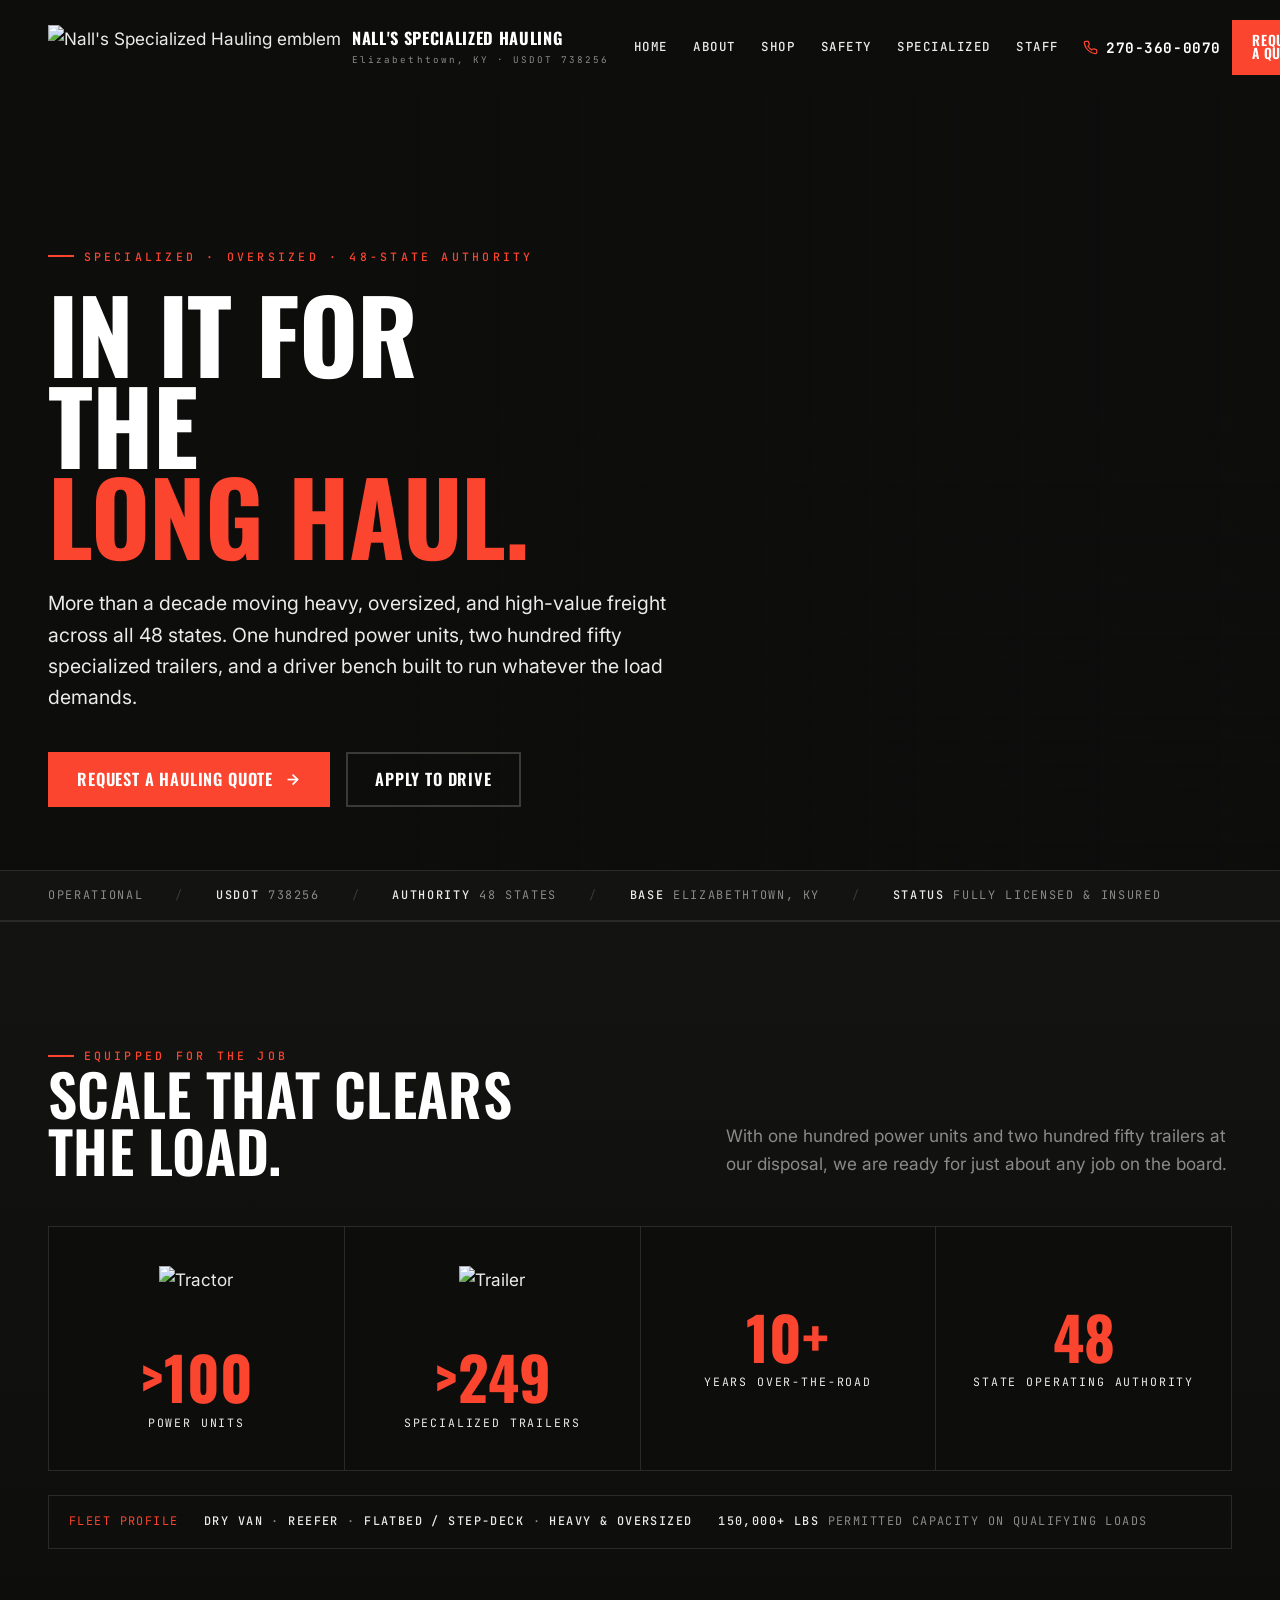
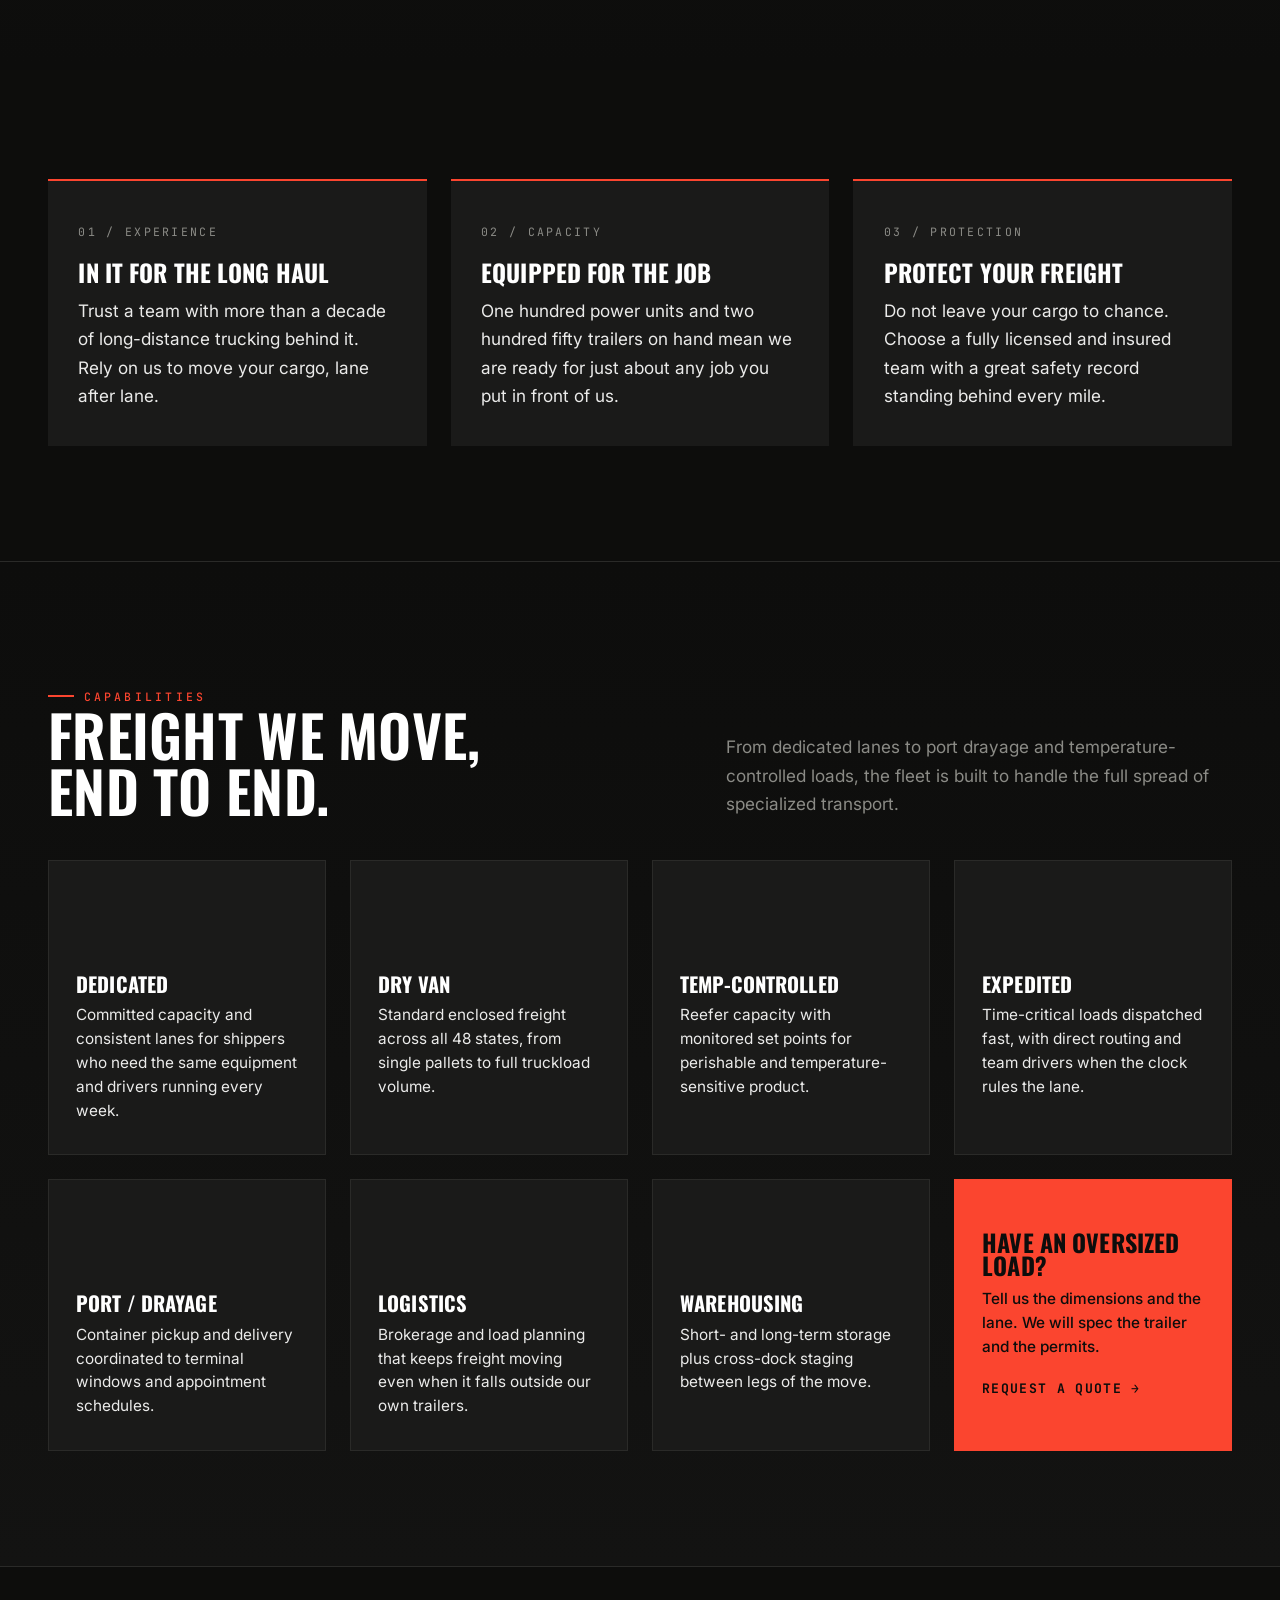
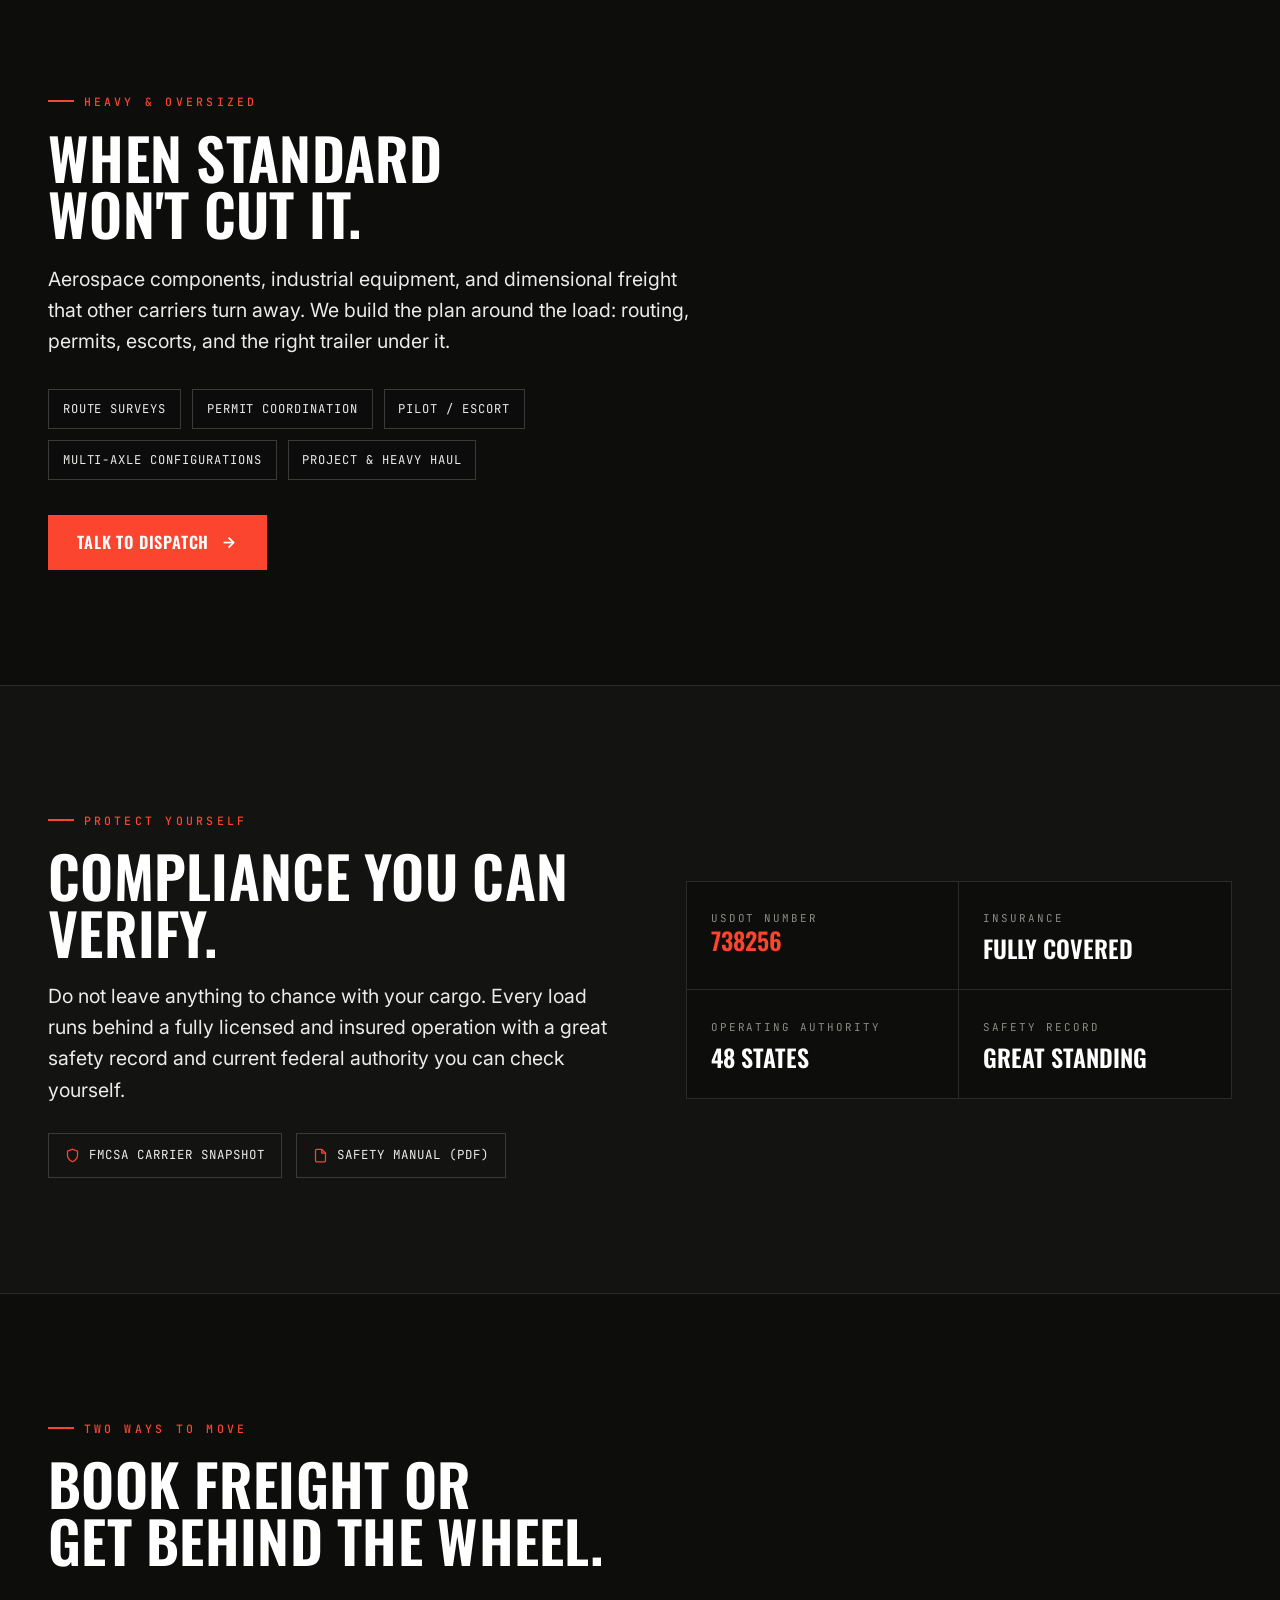
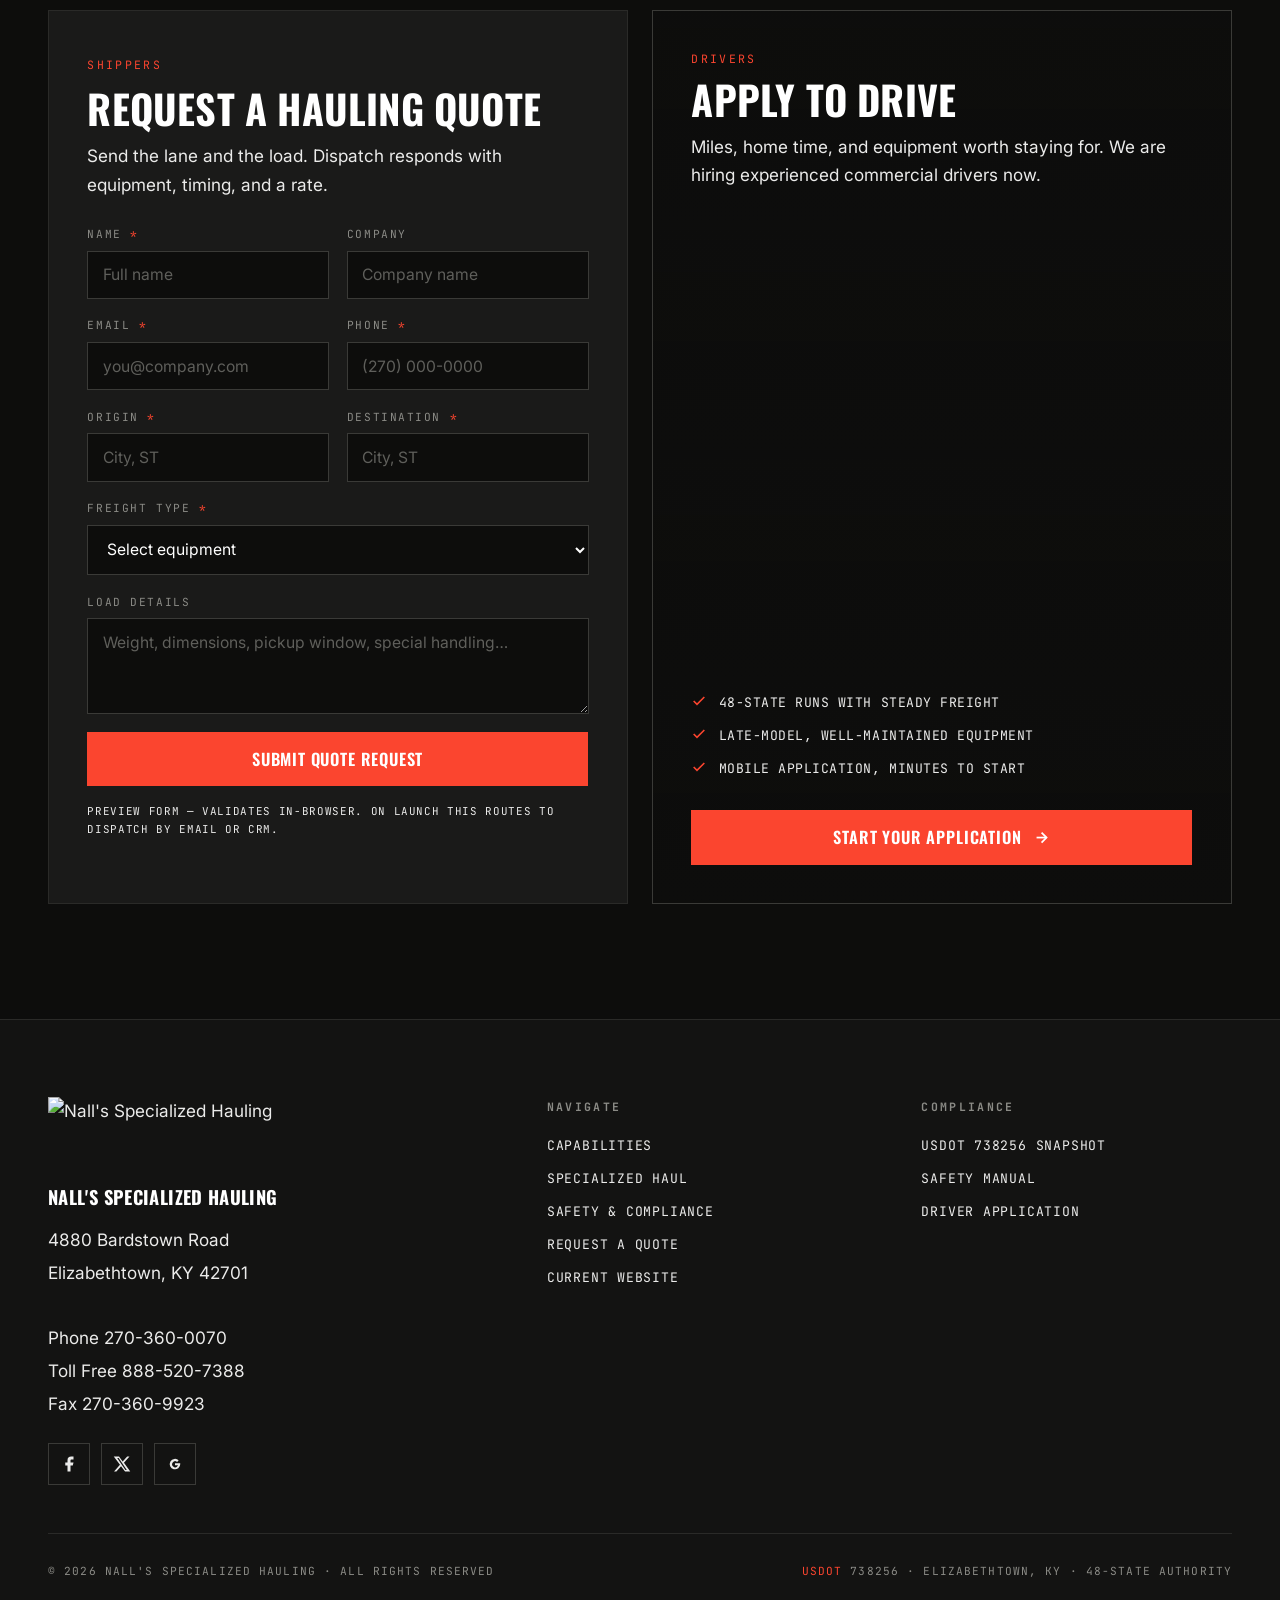
==== commit a8ce8f50: "Update navigation and visual styling" ====
--- a/index.html
+++ b/index.html
@@ -177,9 +177,8 @@
 .dispatch__dot{display:inline-flex; align-items:center; gap:.55rem; color:var(--steel);}
 .dispatch__dot::before{
   content:""; width:9px; height:9px; background:var(--blaze); border-radius:50%;
-  box-shadow:0 0 0 0 rgba(251,69,47,.7); animation:pulse 2.4s infinite;
-}
-@keyframes pulse{0%{box-shadow:0 0 0 0 rgba(251,69,47,.6);}70%{box-shadow:0 0 0 8px rgba(251,69,47,0);}100%{box-shadow:0 0 0 0 rgba(251,69,47,0);}}
+  box-shadow:none;
+}
 .dispatch__sep{color:var(--line-2);}
 
 /* ============================================================
@@ -418,11 +417,12 @@
       </a>
 
       <div class="nav-links">
-        <a href="#capabilities">Capabilities</a>
-        <a href="#specialized">Specialized</a>
-        <a href="#safety">Safety</a>
-        <a href="#drivers">Drivers</a>
-        <a href="#contact">Contact</a>
+        <a href="#top">Home</a>
+        <a href="About/index.html">About</a>
+        <a href="Shop/index.html">Shop</a>
+        <a href="Safety/index.html">Safety</a>
+        <a href="Specialized/index.html">Specialized</a>
+        <a href="Staff/index.html">Staff</a>
       </div>
 
       <div class="nav-cta">
@@ -431,7 +431,7 @@
           270-360-0070
         </a>
         <a class="btn js-quote" href="#contact">Request a Quote</a>
-        <a class="btn btn--ghost" href="https://intelliapp.driverapponline.com/c/spechaul?uri_b=ia_spechaul_117779524" target="_blank" rel="noopener">Apply to Drive</a>
+        <a class="btn btn--ghost" href="https://intelliapp.driverapponline.com/c/spechaul?uri_b=ia_spechaul_1768228738" target="_blank" rel="noopener">Drive For Nall's</a>
       </div>
 
       <button class="hamburger" id="hamburger" aria-label="Open menu" aria-expanded="false" aria-controls="drawer">
@@ -488,7 +488,7 @@
   <div class="dispatch">
     <div class="wrap">
       <div class="dispatch__row">
-        <span class="dispatch__dot">Operational</span>
+        <span>Operational</span>
         <span class="dispatch__sep">/</span>
         <span><b>USDOT</b> 738256</span>
         <span class="dispatch__sep">/</span>
@@ -858,30 +858,6 @@
   </div>
 </footer>
 
-<!-- ============================================================
-     PREVIEW WATERMARK
-     Delete this single block (the div below) to remove it entirely.
-     It is self-contained: styles live inside the div and it is
-     pointer-events:none, so it never blocks clicks.
-     ============================================================ -->
-<div id="preview-watermark" aria-hidden="true">
-  <style>
-    #preview-watermark{
-      position:fixed; inset:0; z-index:2147483000; pointer-events:none;
-      background-image:url("data:image/svg+xml,%3Csvg%20xmlns%3D%22http%3A%2F%2Fwww.w3.org%2F2000%2Fsvg%22%20width%3D%22560%22%20height%3D%22300%22%3E%3Ctext%20x%3D%2220%22%20y%3D%22170%22%20transform%3D%22rotate%28-27%20280%20150%29%22%20font-family%3D%22Arial%2C%20sans-serif%22%20font-size%3D%2221%22%20font-weight%3D%22700%22%20letter-spacing%3D%223%22%20fill%3D%22rgba%28251%2C69%2C47%2C0.10%29%22%3ECASEY%20KEOWN%26%23160%3B%26%23160%3B%7C%26%23160%3B%26%23160%3BCUSTOM%20WEB%20ARCHITECTURE%3C%2Ftext%3E%3C%2Fsvg%3E");
-      background-repeat:repeat;
-    }
-    #preview-watermark .pw-chip{
-      position:fixed; right:14px; bottom:14px; pointer-events:none;
-      font:700 11px/1 'JetBrains Mono', monospace; letter-spacing:.1em;
-      color:#0D0D0C; background:#FB452F; padding:9px 13px; text-transform:uppercase;
-      box-shadow:0 6px 22px rgba(0,0,0,.55);
-    }
-  </style>
-  <div class="pw-chip">Casey Keown · Custom Web Architecture · Preview</div>
-</div>
-<!-- ===================== END PREVIEW WATERMARK ===================== -->
-
 <script>
 (function(){
   "use strict";
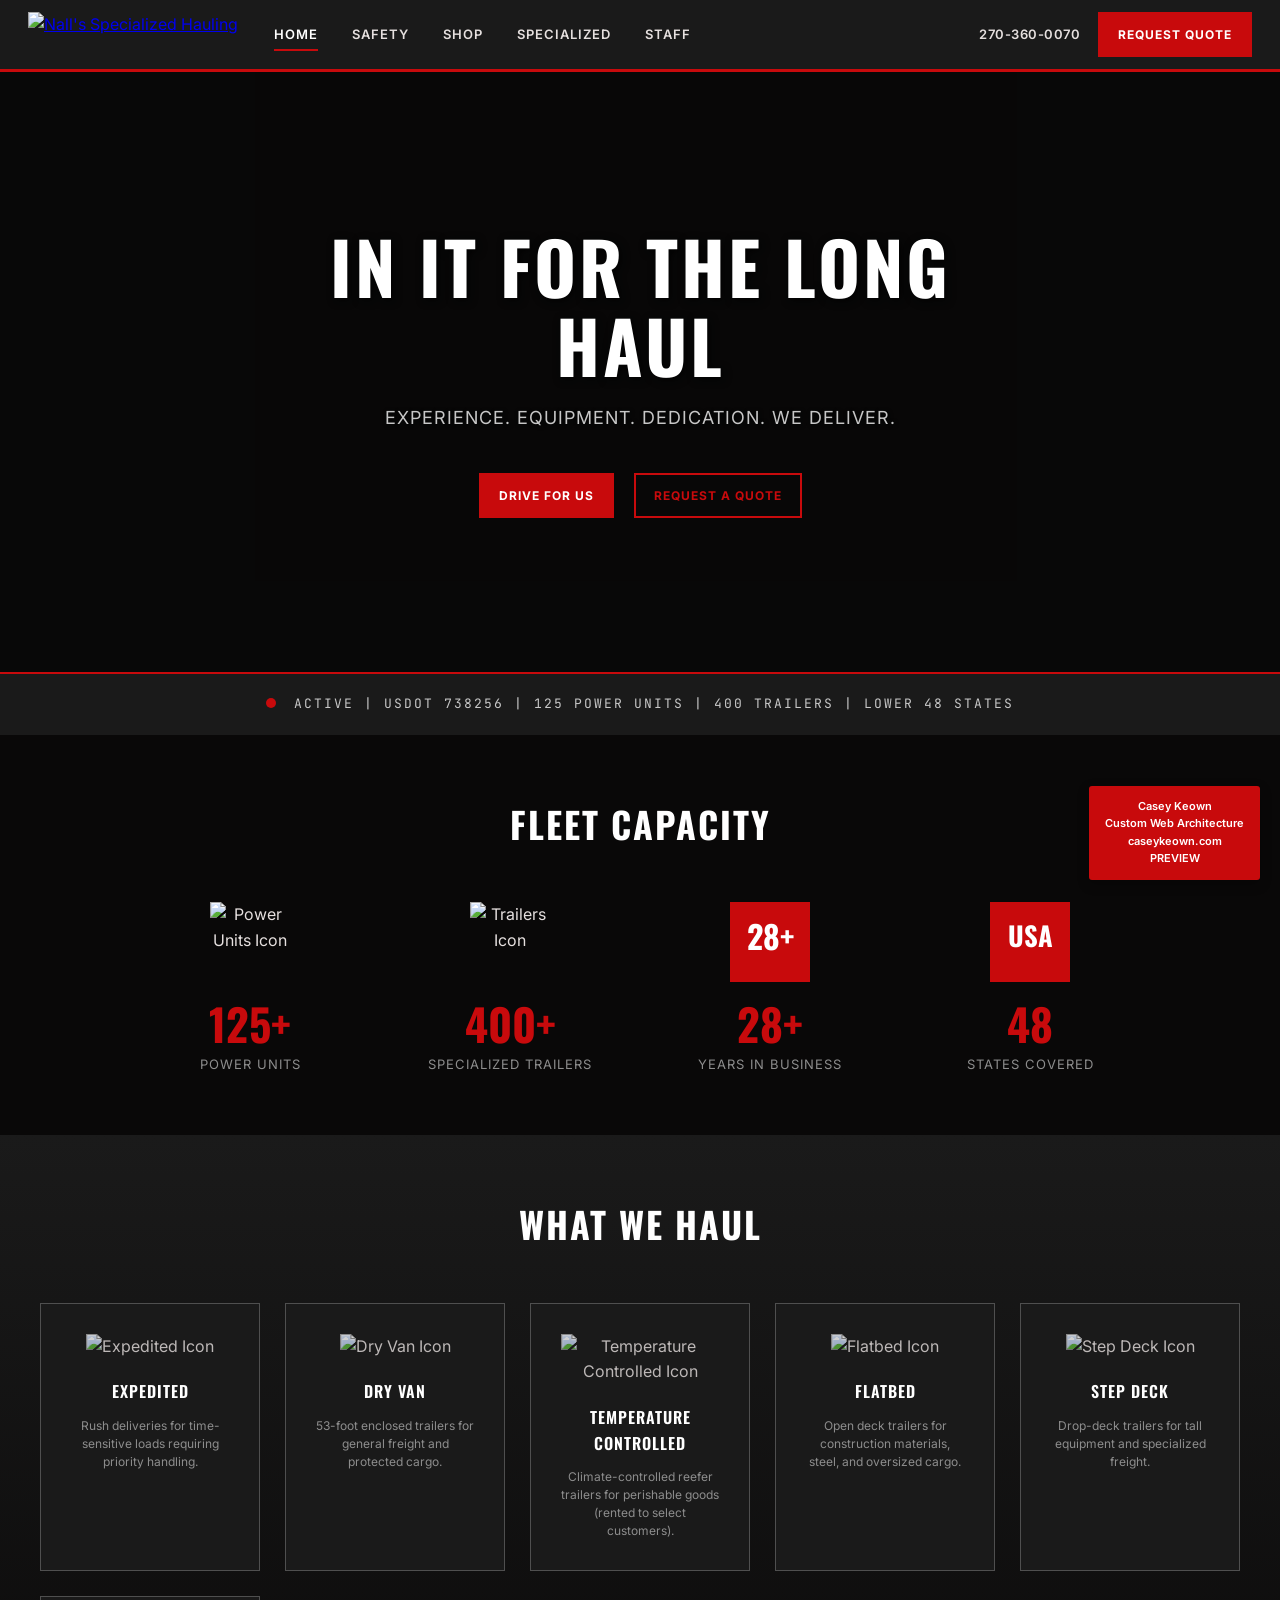
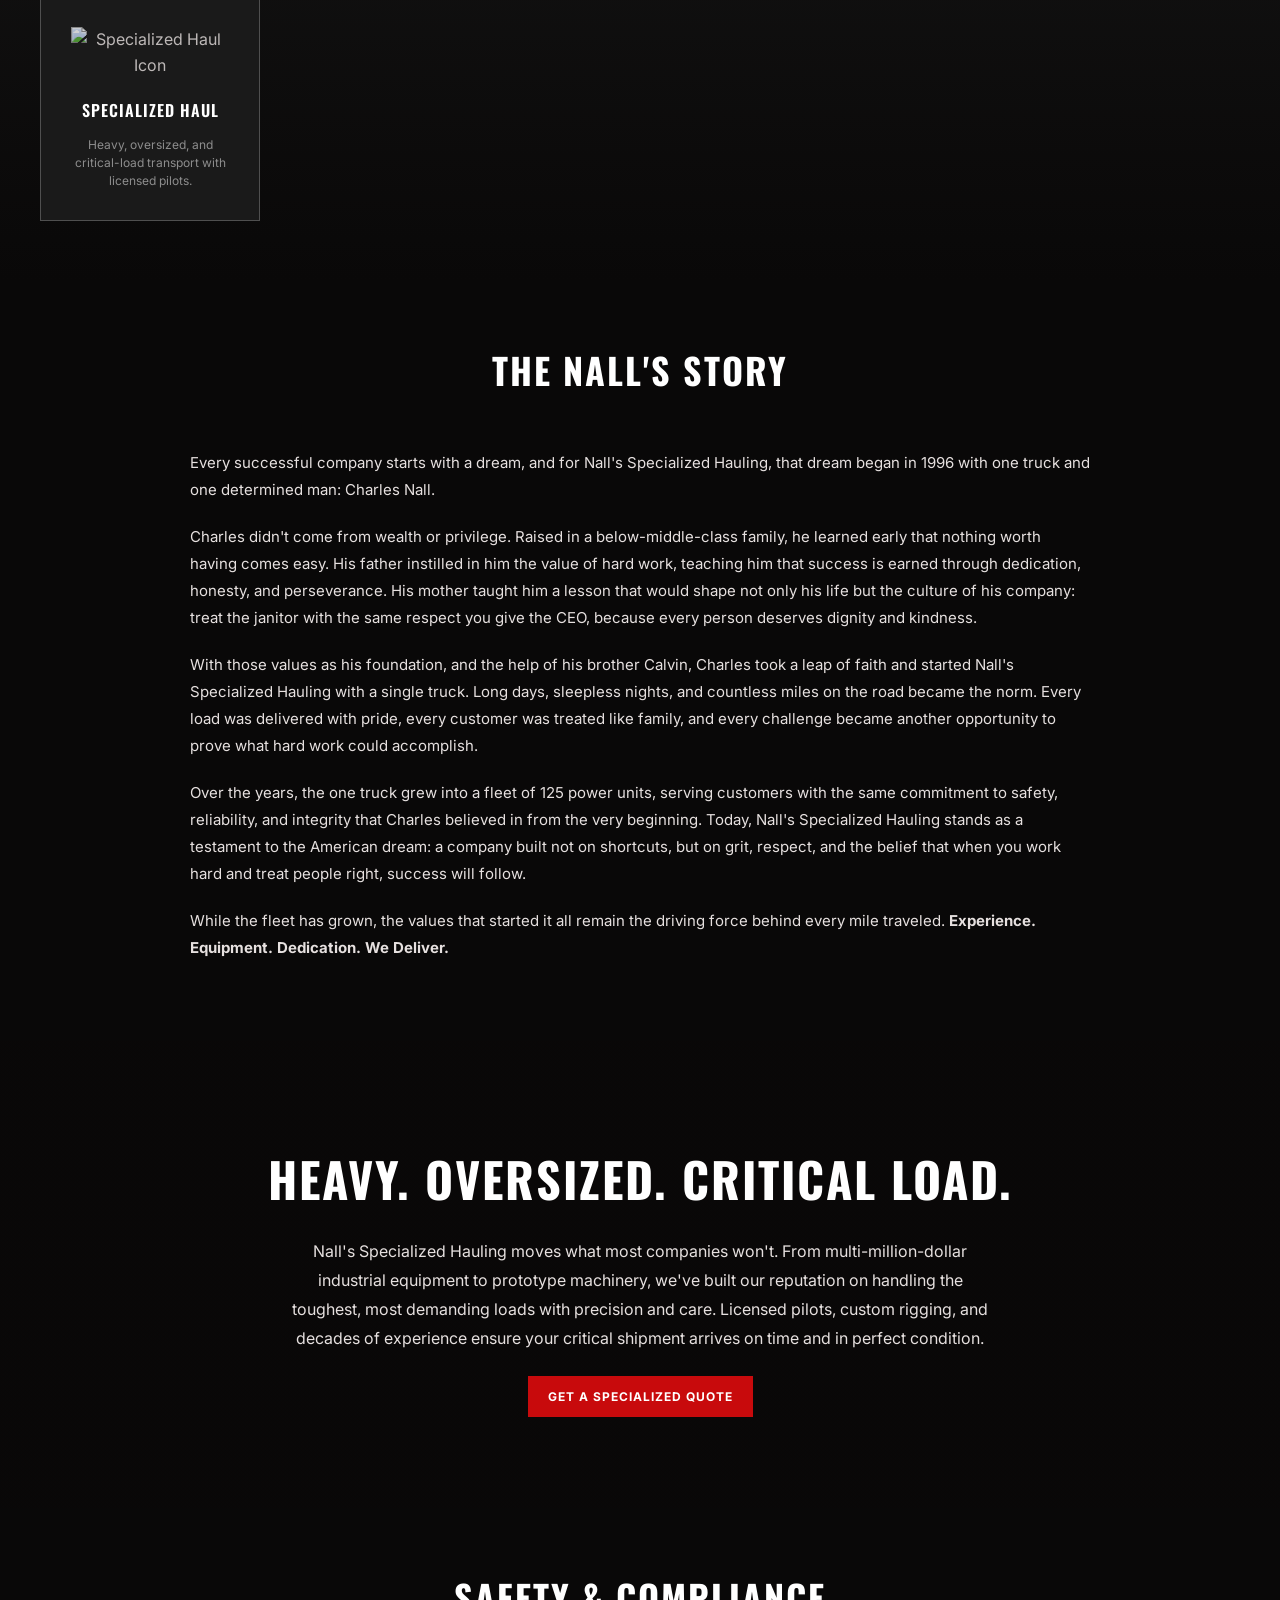
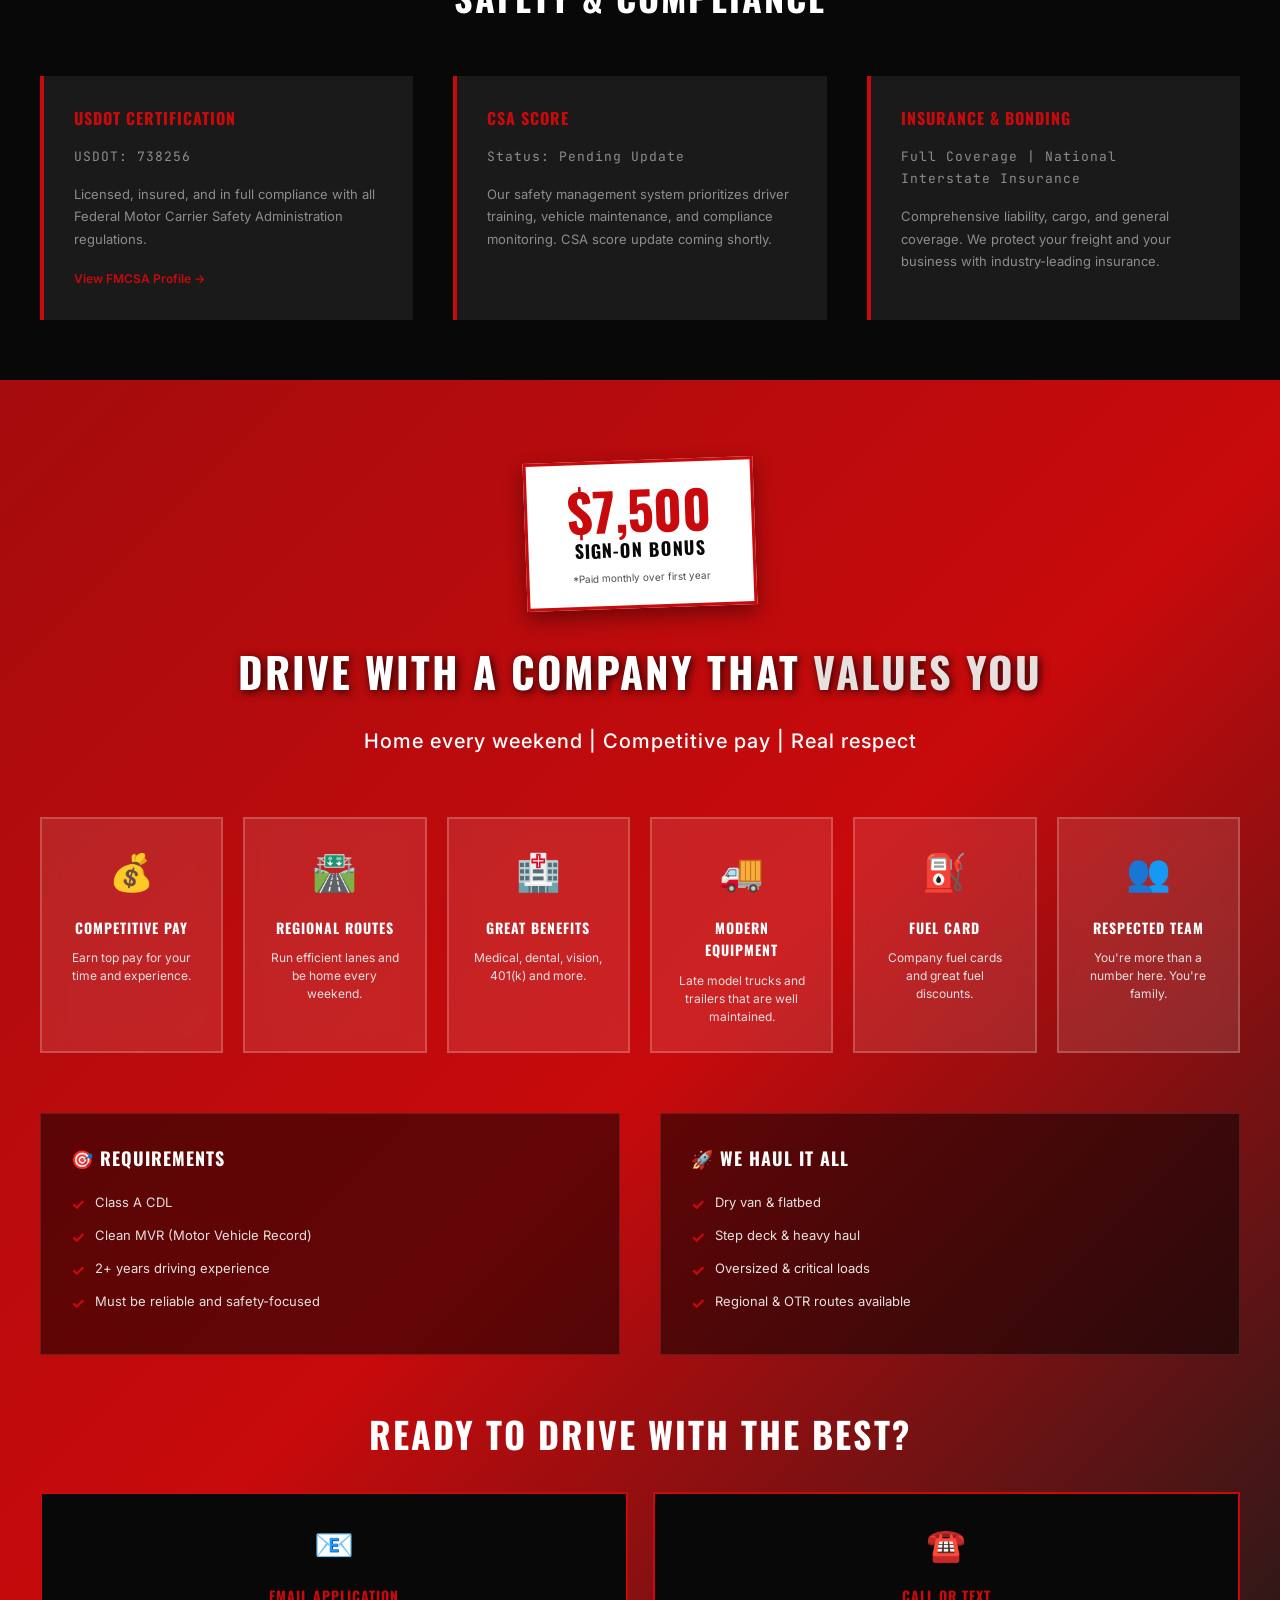
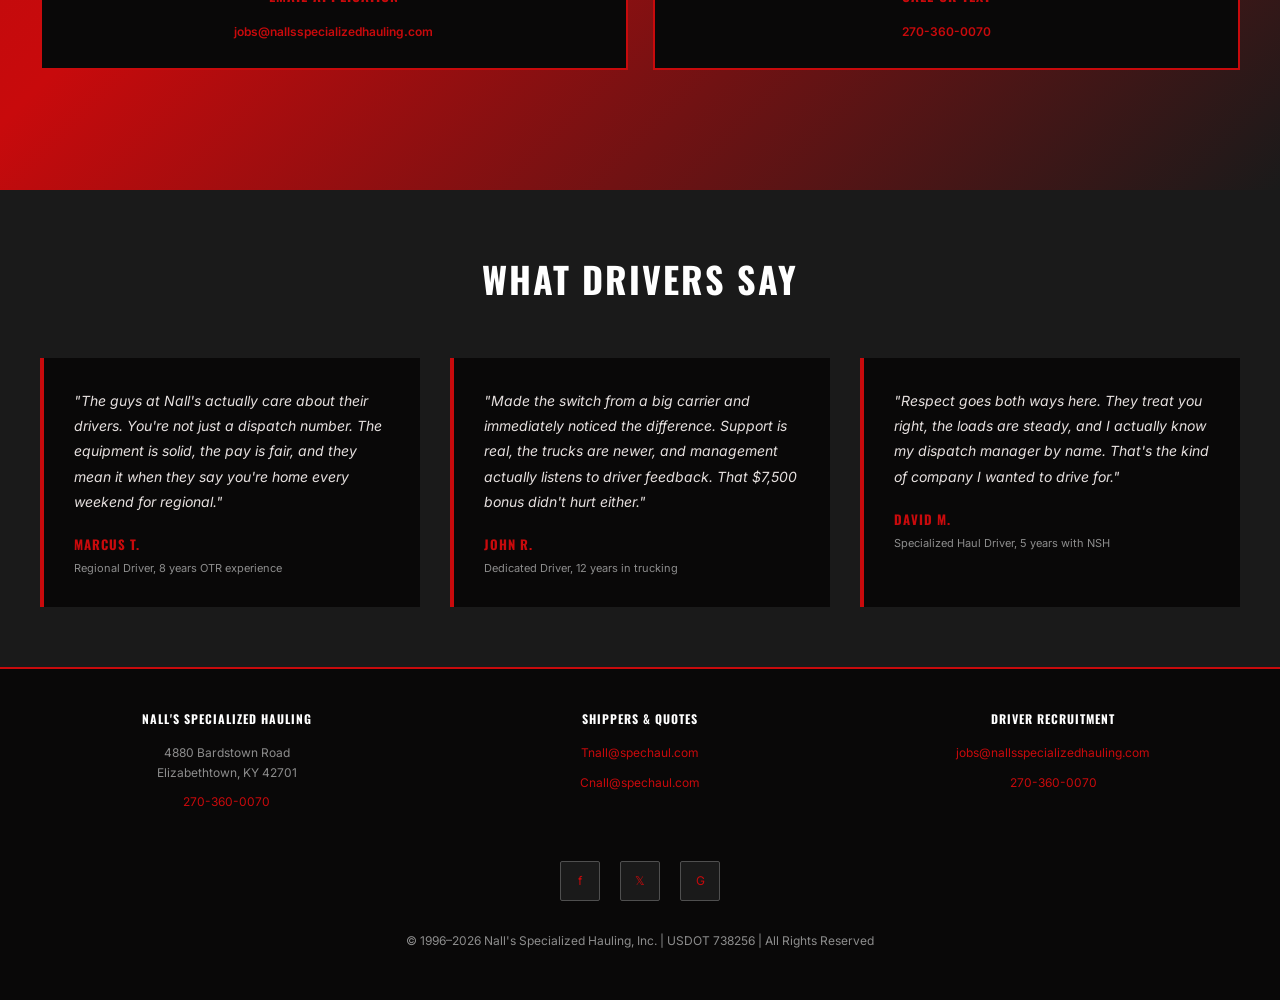
==== commit 74721fd0: "Update" ====
--- a/index.html
+++ b/index.html
@@ -1,975 +1,17 @@
 <!DOCTYPE html>
 <html lang="en">
 <head>
-<meta charset="UTF-8" />
-<meta name="viewport" content="width=device-width, initial-scale=1.0" />
-<meta name="theme-color" content="#0D0D0C" />
-<title>Nall's Specialized Hauling | Heavy & Oversized Transport — Elizabethtown, KY</title>
-<meta name="description" content="Nall's Specialized Hauling — 100+ power units, 250+ specialized trailers, 48-state authority. Fully licensed and insured heavy and oversized freight out of Elizabethtown, KY. USDOT 738256." />
-
-<link rel="preconnect" href="https://fonts.googleapis.com" />
-<link rel="preconnect" href="https://fonts.gstatic.com" crossorigin />
-<link href="https://fonts.googleapis.com/css2?family=Oswald:wght@400;500;600;700&family=Inter:wght@400;500;600;700&family=JetBrains+Mono:wght@400;500;700&display=swap" rel="stylesheet" />
-
-<style>
-/* ============================================================
-   NALL'S SPECIALIZED HAULING — PREVIEW BUILD
-   Design system tokens (locked to brand direction)
-   ============================================================ */
-:root{
-  --pitch:#0D0D0C;      /* dominant dark        */
-  --carbon:#1A1A19;     /* surfaces / cards     */
-  --carbon-2:#131312;   /* deeper surface       */
-  --blaze:#FB452F;      /* primary accent       */
-  --blaze-deep:#c9331f; /* pressed accent       */
-  --white:#FFFFFF;      /* headers              */
-  --steel:#EBEBEA;      /* body text            */
-  --mute:#8B8B86;       /* metadata / captions  */
-  --line:#2A2A28;       /* hairline border      */
-  --line-2:#3A3A37;     /* stronger hairline    */
-
-  --maxw:1280px;
-  --gutter:clamp(1.25rem, 4vw, 3rem);
-  --sec-pad:clamp(4.5rem, 9vw, 8rem);
-
-  --ff-display:'Oswald', 'Arial Narrow', sans-serif;
-  --ff-body:'Inter', system-ui, sans-serif;
-  --ff-mono:'JetBrains Mono', ui-monospace, monospace;
-}
-
-*,*::before,*::after{box-sizing:border-box;}
-html{scroll-behavior:smooth; -webkit-text-size-adjust:100%;}
-body{
-  margin:0;
-  background:var(--pitch);
-  color:var(--steel);
-  font-family:var(--ff-body);
-  font-size:clamp(1rem,0.96rem + 0.2vw,1.075rem);
-  line-height:1.65;
-  -webkit-font-smoothing:antialiased;
-  overflow-x:hidden;
-}
-img{display:block; max-width:100%;}
-a{color:inherit; text-decoration:none;}
-:focus-visible{outline:2px solid var(--blaze); outline-offset:3px;}
-
-.wrap{max-width:var(--maxw); margin-inline:auto; padding-inline:var(--gutter);}
-.sec{padding-block:var(--sec-pad);}
-
-/* Eyebrow / dispatch-style label ---------------------------- */
-.eyebrow{
-  font-family:var(--ff-mono);
-  font-size:.72rem;
-  font-weight:500;
-  letter-spacing:.28em;
-  text-transform:uppercase;
-  color:var(--blaze);
-  display:inline-flex; align-items:center; gap:.6rem;
-  margin:0 0 1.1rem;
-}
-.eyebrow::before{content:""; width:26px; height:2px; background:var(--blaze); display:inline-block;}
-
-/* Headings -------------------------------------------------- */
-h1,h2,h3{font-family:var(--ff-display); text-transform:uppercase; color:var(--white); margin:0; line-height:.98; letter-spacing:.005em;}
-.h-xl{font-weight:700; font-size:clamp(2.9rem, 2rem + 5.4vw, 6.6rem); line-height:.9; letter-spacing:-.01em;}
-.h-lg{font-weight:600; font-size:clamp(2.05rem, 1.4rem + 2.8vw, 3.6rem);}
-.h-md{font-weight:600; font-size:clamp(1.4rem, 1.1rem + 1vw, 1.9rem);}
-.lead{color:var(--steel); max-width:56ch; font-size:clamp(1.05rem,1rem + .35vw,1.22rem); line-height:1.6;}
-.muted{color:var(--mute);}
-
-/* Buttons --------------------------------------------------- */
-.btn{
-  --_bg:var(--blaze); --_fg:var(--white); --_bd:var(--blaze);
-  display:inline-flex; align-items:center; gap:.7rem;
-  font-family:var(--ff-display); font-weight:600; text-transform:uppercase;
-  font-size:1.02rem; letter-spacing:.05em; line-height:1;
-  padding:1.05rem 1.7rem;
-  background:var(--_bg); color:var(--_fg);
-  border:2px solid var(--_bd);
-  cursor:pointer;
-  transition:transform .18s ease, background .18s ease, color .18s ease, border-color .18s ease;
-  will-change:transform;
-}
-.btn svg{width:1.05em; height:1.05em; flex:none;}
-.btn:hover{transform:translateY(-2px); background:var(--blaze-deep); border-color:var(--blaze-deep);}
-.btn:active{transform:translateY(0);}
-.btn--ghost{--_bg:transparent; --_fg:var(--white); --_bd:var(--line-2);}
-.btn--ghost:hover{--_bg:transparent; border-color:var(--white); transform:translateY(-2px);}
-.btn--wide{width:100%; justify-content:center;}
-
-/* ============================================================
-   HEADER / NAV
-   ============================================================ */
-.masthead{
-  position:sticky; top:0; z-index:900;
-  background:transparent;
-  border-bottom:1px solid transparent;
-  transition:background .25s ease, border-color .25s ease, backdrop-filter .25s ease;
-}
-.masthead.is-stuck{
-  background:color-mix(in srgb, var(--pitch) 88%, transparent);
-  backdrop-filter:blur(10px);
-  border-bottom-color:var(--line);
-}
-.nav{display:flex; align-items:center; gap:1.5rem; padding-block:.85rem;}
-.brand{display:flex; align-items:center; gap:.7rem; flex:none;}
-.brand img{height:46px; width:auto;}
-.brand b{font-family:var(--ff-display); font-weight:700; color:var(--white); text-transform:uppercase; font-size:1.02rem; letter-spacing:.04em; line-height:1;}
-.brand span{display:block; font-family:var(--ff-mono); font-size:.58rem; letter-spacing:.22em; color:var(--mute); margin-top:.18rem;}
-.brand-txt{display:block;}
-
-.nav-links{display:flex; align-items:center; gap:1.6rem; margin-left:auto;}
-.nav-links a{
-  font-family:var(--ff-mono); font-size:.78rem; font-weight:500; letter-spacing:.12em;
-  text-transform:uppercase; color:var(--steel); position:relative; padding-block:.4rem;
-}
-.nav-links a::after{content:""; position:absolute; left:0; bottom:-2px; height:2px; width:0; background:var(--blaze); transition:width .2s ease;}
-.nav-links a:hover{color:var(--white);}
-.nav-links a:hover::after{width:100%;}
-
-.nav-cta{display:flex; align-items:center; gap:.7rem;}
-.nav-tel{
-  font-family:var(--ff-mono); font-weight:700; color:var(--white); font-size:.9rem; letter-spacing:.04em;
-  display:inline-flex; align-items:center; gap:.5rem; white-space:nowrap;
-}
-.nav-tel svg{width:15px; height:15px; color:var(--blaze);}
-.nav-cta .btn{padding:.72rem 1.15rem; font-size:.86rem;}
-
-.hamburger{display:none; background:transparent; border:1px solid var(--line-2); color:var(--white); width:46px; height:46px; cursor:pointer; align-items:center; justify-content:center;}
-.hamburger svg{width:22px; height:22px;}
-
-/* ============================================================
-   HERO
-   ============================================================ */
-.hero{position:relative; overflow:hidden; background:var(--pitch);}
-.hero__media{
-  position:absolute; inset:0; z-index:0;
-  background:url("https://raw.githubusercontent.com/caseykeown/nalls-hauling/main/assets/images/hero-truck.png") no-repeat;
-  background-position:right 62%; background-size:cover;
-}
-.hero__veil{
-  position:absolute; inset:0; z-index:1;
-  background:
-    linear-gradient(90deg, var(--pitch) 0%, var(--pitch) 30%, rgba(13,13,12,.72) 52%, rgba(13,13,12,.15) 82%, rgba(13,13,12,0) 100%),
-    linear-gradient(0deg, var(--pitch) 2%, rgba(13,13,12,.35) 30%, rgba(13,13,12,0) 60%),
-    linear-gradient(180deg, rgba(13,13,12,.55) 0%, rgba(13,13,12,0) 24%);
-}
-.hero__inner{position:relative; z-index:2; padding-block:clamp(5rem,11vw,9.5rem) clamp(2.5rem,5vw,4rem); max-width:70ch;}
-.hero h1{margin:.2rem 0 0;}
-.hero h1 .accent{color:var(--blaze); display:block;}
-.hero .lead{margin:1.8rem 0 2.4rem;}
-.hero__actions{display:flex; flex-wrap:wrap; gap:1rem;}
-
-/* Dispatch status strip (signature) ------------------------- */
-.dispatch{
-  position:relative; z-index:2;
-  border-top:1px solid var(--line);
-  border-bottom:1px solid var(--line);
-  background:color-mix(in srgb, var(--carbon) 55%, transparent);
-  backdrop-filter:blur(4px);
-}
-.dispatch__row{
-  display:flex; flex-wrap:wrap; align-items:center; gap:.6rem 2rem;
-  padding-block:.9rem;
-  font-family:var(--ff-mono); font-size:.74rem; letter-spacing:.14em; text-transform:uppercase; color:var(--mute);
-}
-.dispatch__row b{color:var(--steel); font-weight:500;}
-.dispatch__dot{display:inline-flex; align-items:center; gap:.55rem; color:var(--steel);}
-.dispatch__dot::before{
-  content:""; width:9px; height:9px; background:var(--blaze); border-radius:50%;
-  box-shadow:none;
-}
-.dispatch__sep{color:var(--line-2);}
-
-/* ============================================================
-   CAPACITY / INSTRUMENT CLUSTER
-   ============================================================ */
-.capacity{background:linear-gradient(180deg, var(--carbon-2) 0%, var(--pitch) 100%); border-top:1px solid var(--line);}
-.cap-head{display:flex; flex-wrap:wrap; align-items:flex-end; justify-content:space-between; gap:1.5rem; margin-bottom:3rem;}
-.cap-head p{margin:.4rem 0 0; max-width:46ch;}
-.cluster{
-  display:grid; grid-template-columns:repeat(4,1fr); gap:1px;
-  background:var(--line); border:1px solid var(--line);
-}
-.stat{
-  background:var(--pitch);
-  padding:clamp(1.6rem,3vw,2.6rem) 1.4rem;
-  display:flex; flex-direction:column; align-items:center; text-align:center; justify-content:center; gap:.55rem;
-  min-height:230px; position:relative;
-  transition:background .2s ease;
-}
-.stat:hover{background:var(--carbon);}
-.stat__mark{height:76px; display:flex; align-items:center; justify-content:center;}
-.stat__mark img{height:76px; width:auto;}
-.stat__num{font-family:var(--ff-display); font-weight:700; font-size:clamp(2.6rem,1.8rem + 2.4vw,3.9rem); line-height:.9; color:var(--blaze);}
-.stat__num[data-numeral]{margin-top:.2rem;}
-.stat__label{font-family:var(--ff-mono); font-size:.72rem; letter-spacing:.16em; text-transform:uppercase; color:var(--steel);}
-.cap-note{
-  margin-top:1.5rem; padding:1rem 1.25rem; border:1px solid var(--line);
-  display:flex; flex-wrap:wrap; gap:.5rem 1.6rem; align-items:center;
-  font-family:var(--ff-mono); font-size:.74rem; letter-spacing:.12em; text-transform:uppercase; color:var(--mute);
-}
-.cap-note b{color:var(--steel); font-weight:500;}
-.cap-note .k{color:var(--blaze);}
-
-/* ============================================================
-   VALUE PROPS (three brand statements)
-   ============================================================ */
-.props{background:var(--pitch);}
-.props-grid{display:grid; grid-template-columns:repeat(3,1fr); gap:1.5rem;}
-.prop{border-top:2px solid var(--blaze); background:var(--carbon); padding:2.2rem 1.9rem;}
-.prop .n{font-family:var(--ff-mono); font-size:.72rem; letter-spacing:.2em; color:var(--mute); text-transform:uppercase;}
-.prop h3{margin:1rem 0 .8rem; font-size:1.5rem;}
-.prop p{margin:0; color:var(--steel);}
-
-/* ============================================================
-   CAPABILITIES / SERVICES
-   ============================================================ */
-.services{background:linear-gradient(180deg, var(--pitch) 0%, var(--carbon-2) 100%); border-top:1px solid var(--line);}
-.svc-grid{display:grid; grid-template-columns:repeat(4,1fr); gap:1.5rem;}
-.svc{
-  background:var(--carbon); border:1px solid var(--line);
-  padding:2rem 1.7rem; position:relative;
-  transition:transform .2s ease, border-color .2s ease, background .2s ease;
-}
-.svc::before{content:""; position:absolute; left:0; top:0; height:3px; width:0; background:var(--blaze); transition:width .25s ease;}
-.svc:hover{transform:translateY(-4px); border-color:var(--line-2); background:#1f1f1e;}
-.svc:hover::before{width:100%;}
-.svc img{height:60px; width:auto; margin-bottom:1.3rem;}
-.svc h3{font-size:1.28rem; margin-bottom:.6rem;}
-.svc p{margin:0; font-size:.96rem; color:var(--steel); line-height:1.55;}
-
-/* ============================================================
-   SPECIALIZED SHOWCASE
-   ============================================================ */
-.showcase{position:relative; border-top:1px solid var(--line); overflow:hidden;}
-.showcase__bg{
-  position:absolute; inset:0; z-index:0;
-  background:url("https://raw.githubusercontent.com/caseykeown/nalls-hauling/main/assets/images/nasa-truck.jpg") center/cover no-repeat;
-}
-.showcase__veil{
-  position:absolute; inset:0; z-index:1;
-  background:linear-gradient(90deg, var(--pitch) 8%, rgba(13,13,12,.82) 40%, rgba(13,13,12,.32) 78%, rgba(13,13,12,.55) 100%);
-}
-.showcase__inner{position:relative; z-index:2; max-width:60ch;}
-.showcase h2{margin-bottom:1.4rem;}
-.showcase .lead{margin-bottom:2rem;}
-.spec-list{display:flex; flex-wrap:wrap; gap:.7rem; margin-bottom:2.2rem; padding:0; list-style:none;}
-.spec-list li{
-  font-family:var(--ff-mono); font-size:.76rem; letter-spacing:.08em; text-transform:uppercase;
-  color:var(--steel); border:1px solid var(--line-2); padding:.55rem .85rem; background:rgba(13,13,12,.5);
-}
-
-/* ============================================================
-   SAFETY / COMPLIANCE
-   ============================================================ */
-.safety{background:var(--carbon-2); border-top:1px solid var(--line);}
-.safety-grid{display:grid; grid-template-columns:1.05fr 1fr; gap:clamp(2rem,5vw,4.5rem); align-items:center;}
-.cred{display:grid; grid-template-columns:1fr 1fr; gap:1px; background:var(--line); border:1px solid var(--line);}
-.cred__cell{background:var(--pitch); padding:1.8rem 1.5rem;}
-.cred__cell .k{font-family:var(--ff-mono); font-size:.68rem; letter-spacing:.18em; text-transform:uppercase; color:var(--mute);}
-.cred__cell .v{font-family:var(--ff-display); text-transform:uppercase; font-weight:600; color:var(--white); font-size:1.5rem; margin-top:.5rem; line-height:1;}
-.cred__cell .v.blaze{color:var(--blaze);}
-.cred__cell a.v:hover{color:var(--blaze);}
-.safety h2{margin-bottom:1.3rem;}
-.safety .lead{margin-bottom:1.7rem;}
-.safety__links{display:flex; flex-wrap:wrap; gap:.9rem;}
-.pill{
-  display:inline-flex; align-items:center; gap:.55rem;
-  font-family:var(--ff-mono); font-size:.78rem; letter-spacing:.08em; text-transform:uppercase;
-  border:1px solid var(--line-2); padding:.7rem 1rem; color:var(--steel);
-  transition:border-color .18s ease, color .18s ease;
-}
-.pill svg{width:15px; height:15px; color:var(--blaze);}
-.pill:hover{border-color:var(--blaze); color:var(--white);}
-
-/* ============================================================
-   TWO-SIDED FUNNEL
-   ============================================================ */
-.funnel{background:var(--pitch); border-top:1px solid var(--line);}
-.funnel-grid{display:grid; grid-template-columns:1fr 1fr; gap:1.5rem;}
-.panel{background:var(--carbon); border:1px solid var(--line); padding:clamp(1.9rem,3vw,2.8rem);}
-.panel--drivers{
-  background:
-    linear-gradient(180deg, rgba(13,13,12,.62), rgba(13,13,12,.92)),
-    url("https://raw.githubusercontent.com/caseykeown/nalls-hauling/main/assets/images/truck-fleet.jpg") center/cover no-repeat;
-  border-color:var(--line-2);
-  display:flex; flex-direction:column;
-}
-.panel .tag{font-family:var(--ff-mono); font-size:.72rem; letter-spacing:.2em; text-transform:uppercase; color:var(--blaze);}
-.panel h2{font-size:clamp(1.8rem,1.4rem + 1.4vw,2.5rem); margin:.7rem 0 .9rem;}
-.panel p{margin:0 0 1.6rem; color:var(--steel);}
-.panel--drivers .perks{list-style:none; margin:0 0 1.9rem; padding:0; display:grid; gap:.7rem; margin-top:auto;}
-.panel--drivers .perks li{display:flex; gap:.7rem; align-items:flex-start; font-family:var(--ff-mono); font-size:.82rem; letter-spacing:.04em; text-transform:uppercase; color:var(--steel);}
-.panel--drivers .perks svg{width:16px; height:16px; color:var(--blaze); flex:none; margin-top:1px;}
-
-/* Quote form ------------------------------------------------ */
-.form{display:grid; gap:1.1rem;}
-.field{display:flex; flex-direction:column; gap:.45rem;}
-.field label{font-family:var(--ff-mono); font-size:.7rem; letter-spacing:.14em; text-transform:uppercase; color:var(--mute);}
-.field label .req{color:var(--blaze);}
-.field input, .field select, .field textarea{
-  font-family:var(--ff-body); font-size:.98rem; color:var(--white);
-  background:var(--pitch); border:1px solid var(--line-2); padding:.85rem .9rem; width:100%;
-  transition:border-color .16s ease;
-}
-.field input::placeholder, .field textarea::placeholder{color:#5f5f5b;}
-.field input:focus, .field select:focus, .field textarea:focus{outline:none; border-color:var(--blaze);}
-.field textarea{resize:vertical; min-height:96px;}
-.field-row{display:grid; grid-template-columns:1fr 1fr; gap:1.1rem;}
-.field .err{display:none; font-family:var(--ff-mono); font-size:.68rem; letter-spacing:.06em; color:var(--blaze); text-transform:uppercase;}
-.field.invalid input, .field.invalid select, .field.invalid textarea{border-color:var(--blaze);}
-.field.invalid .err{display:block;}
-.form__note{font-family:var(--ff-mono); font-size:.68rem; letter-spacing:.06em; color:var(--mute); text-transform:uppercase; margin-top:-.2rem;}
-.form-success{
-  display:none; border:1px solid var(--blaze); background:rgba(251,69,47,.06);
-  padding:2rem 1.7rem; text-align:left;
-}
-.form-success.show{display:block;}
-.form-success h3{color:var(--white); font-size:1.4rem; margin-bottom:.6rem;}
-.form-success p{color:var(--steel); margin:0;}
-
-/* ============================================================
-   FOOTER
-   ============================================================ */
-.footer{background:var(--carbon-2); border-top:1px solid var(--line); padding-block:clamp(3.5rem,6vw,5rem) 2.2rem;}
-.footer-grid{display:grid; grid-template-columns:1.4fr 1fr 1fr; gap:clamp(2rem,5vw,4rem); margin-bottom:3rem;}
-.footer .brand img{height:60px;}
-.footer h4{font-family:var(--ff-mono); font-size:.72rem; letter-spacing:.2em; text-transform:uppercase; color:var(--mute); margin:0 0 1.2rem;}
-.footer address{font-style:normal; color:var(--steel); line-height:1.9;}
-.footer address b{color:var(--white); font-family:var(--ff-display); text-transform:uppercase; letter-spacing:.02em; font-size:1.15rem; display:block; margin-bottom:.6rem;}
-.footer a:hover{color:var(--blaze);}
-.foot-links{display:flex; flex-direction:column; gap:.7rem;}
-.foot-links a{font-family:var(--ff-mono); font-size:.82rem; letter-spacing:.06em; text-transform:uppercase; color:var(--steel);}
-.socials{display:flex; gap:.7rem; margin-top:1.4rem;}
-.socials a{width:42px; height:42px; border:1px solid var(--line-2); display:flex; align-items:center; justify-content:center; transition:border-color .18s ease, background .18s ease;}
-.socials a:hover{border-color:var(--blaze); background:var(--carbon);}
-.socials svg{width:18px; height:18px; color:var(--steel);}
-.footer-base{border-top:1px solid var(--line); padding-top:1.8rem; display:flex; flex-wrap:wrap; justify-content:space-between; gap:1rem; font-family:var(--ff-mono); font-size:.7rem; letter-spacing:.1em; text-transform:uppercase; color:var(--mute);}
-.footer-base .k{color:var(--blaze);}
-
-/* ============================================================
-   SCROLL REVEAL
-   ============================================================ */
-.reveal{opacity:0; transform:translateY(22px); transition:opacity .7s ease, transform .7s ease;}
-.reveal.in{opacity:1; transform:none;}
-
-/* ============================================================
-   RESPONSIVE
-   ============================================================ */
-@media (max-width:1080px){
-  .svc-grid{grid-template-columns:repeat(2,1fr);}
-  .cluster{grid-template-columns:repeat(2,1fr);}
-}
-@media (max-width:900px){
-  .nav-links, .nav-tel{display:none;}
-  .hamburger{display:inline-flex;}
-  .nav-cta .btn.js-quote{display:none;}
-  .props-grid{grid-template-columns:1fr;}
-  .safety-grid{grid-template-columns:1fr; gap:2.4rem;}
-  .funnel-grid{grid-template-columns:1fr;}
-  .footer-grid{grid-template-columns:1fr 1fr;}
-  .hero__media{background-position:right -40px bottom; background-size:150%;}
-  .hero__veil{background:
-    linear-gradient(180deg, rgba(13,13,12,.55) 0%, rgba(13,13,12,.3) 35%, var(--pitch) 78%),
-    linear-gradient(90deg, var(--pitch) 0%, rgba(13,13,12,.4) 60%, rgba(13,13,12,.15) 100%);}
-}
-@media (max-width:560px){
-  .cluster{grid-template-columns:1fr;}
-  .svc-grid{grid-template-columns:1fr;}
-  .footer-grid{grid-template-columns:1fr;}
-  .field-row{grid-template-columns:1fr;}
-  .hero__actions .btn{width:100%; justify-content:center;}
-}
-
-/* Mobile drawer */
-.drawer{position:fixed; inset:0; z-index:1000; background:var(--pitch); transform:translateX(100%); transition:transform .3s ease; display:flex; flex-direction:column; padding:1.5rem var(--gutter);}
-.drawer.open{transform:none;}
-.drawer__top{display:flex; justify-content:space-between; align-items:center; margin-bottom:2.5rem;}
-.drawer__close{background:transparent; border:1px solid var(--line-2); color:var(--white); width:46px; height:46px; cursor:pointer;}
-.drawer a.d-link{font-family:var(--ff-display); text-transform:uppercase; font-size:1.9rem; font-weight:600; color:var(--white); padding-block:.7rem; border-bottom:1px solid var(--line);}
-.drawer a.d-link:hover{color:var(--blaze);}
-.drawer__cta{margin-top:auto; display:grid; gap:.9rem; padding-top:2rem;}
-
-@media (prefers-reduced-motion:reduce){
-  *{animation-duration:.001ms !important; animation-iteration-count:1 !important; transition-duration:.001ms !important; scroll-behavior:auto !important;}
-  .reveal{opacity:1; transform:none;}
-}
-</style>
+    <meta charset="UTF-8">
+    <meta name="viewport" content="width=device-width, initial-scale=1.0">
+    <title>Nall's Specialized Hauling</title>
+    <meta http-equiv="refresh" content="0; url=Home/">
+    <style>
+        body { background: #090808; color: #E6E0DF; font-family: sans-serif; display: flex; align-items: center; justify-content: center; height: 100vh; margin: 0; }
+        a { color: #C80A0C; }
+    </style>
 </head>
-
 <body>
-
-<a href="#capabilities" class="btn" style="position:absolute; left:-9999px; top:0;" onfocus="this.style.left='1rem';this.style.top='1rem';this.style.zIndex='2000';" onblur="this.style.left='-9999px'">Skip to content</a>
-
-<!-- ============================================================
-     MASTHEAD
-     ============================================================ -->
-<header class="masthead" id="masthead">
-  <div class="wrap">
-    <nav class="nav" aria-label="Primary">
-      <a class="brand" href="#top" aria-label="Nall's Specialized Hauling home">
-        <img src="https://raw.githubusercontent.com/caseykeown/nalls-hauling/main/assets/images/nsh-orange-logo-transparentbg.png" alt="Nall's Specialized Hauling emblem" />
-        <span class="brand-txt">
-          <b>Nall's Specialized Hauling</b>
-          <span>Elizabethtown, KY · USDOT 738256</span>
-        </span>
-      </a>
-
-      <div class="nav-links">
-        <a href="#top">Home</a>
-        <a href="About/index.html">About</a>
-        <a href="Shop/index.html">Shop</a>
-        <a href="Safety/index.html">Safety</a>
-        <a href="Specialized/index.html">Specialized</a>
-        <a href="Staff/index.html">Staff</a>
-      </div>
-
-      <div class="nav-cta">
-        <a class="nav-tel" href="tel:+12703600070">
-          <svg viewBox="0 0 24 24" fill="none" stroke="currentColor" stroke-width="2"><path d="M22 16.92v3a2 2 0 0 1-2.18 2 19.79 19.79 0 0 1-8.63-3.07 19.5 19.5 0 0 1-6-6 19.79 19.79 0 0 1-3.07-8.67A2 2 0 0 1 4.11 2h3a2 2 0 0 1 2 1.72c.13.96.36 1.9.7 2.81a2 2 0 0 1-.45 2.11L8.09 9.91a16 16 0 0 0 6 6l1.27-1.27a2 2 0 0 1 2.11-.45c.9.34 1.85.57 2.81.7A2 2 0 0 1 22 16.92z"/></svg>
-          270-360-0070
-        </a>
-        <a class="btn js-quote" href="#contact">Request a Quote</a>
-        <a class="btn btn--ghost" href="https://intelliapp.driverapponline.com/c/spechaul?uri_b=ia_spechaul_1768228738" target="_blank" rel="noopener">Drive For Nall's</a>
-      </div>
-
-      <button class="hamburger" id="hamburger" aria-label="Open menu" aria-expanded="false" aria-controls="drawer">
-        <svg viewBox="0 0 24 24" fill="none" stroke="currentColor" stroke-width="2"><line x1="3" y1="6" x2="21" y2="6"/><line x1="3" y1="12" x2="21" y2="12"/><line x1="3" y1="18" x2="21" y2="18"/></svg>
-      </button>
-    </nav>
-  </div>
-</header>
-
-<!-- Mobile drawer -->
-<div class="drawer" id="drawer" aria-hidden="true">
-  <div class="drawer__top">
-    <img src="https://raw.githubusercontent.com/caseykeown/nalls-hauling/main/assets/images/nsh-orange-logo-transparentbg.png" alt="" style="height:44px;" />
-    <button class="drawer__close" id="drawerClose" aria-label="Close menu">
-      <svg viewBox="0 0 24 24" fill="none" stroke="currentColor" stroke-width="2" width="22" height="22"><line x1="6" y1="6" x2="18" y2="18"/><line x1="18" y1="6" x2="6" y2="18"/></svg>
-    </button>
-  </div>
-  <a class="d-link" href="#capabilities">Capabilities</a>
-  <a class="d-link" href="#specialized">Specialized</a>
-  <a class="d-link" href="#safety">Safety</a>
-  <a class="d-link" href="#drivers">Drivers</a>
-  <a class="d-link" href="#contact">Contact</a>
-  <div class="drawer__cta">
-    <a class="btn btn--wide" href="#contact">Request a Quote</a>
-    <a class="btn btn--ghost btn--wide" href="https://intelliapp.driverapponline.com/c/spechaul?uri_b=ia_spechaul_117779524" target="_blank" rel="noopener">Apply to Drive</a>
-  </div>
-</div>
-
-<main id="top">
-
-  <!-- ============================================================
-       HERO
-       ============================================================ -->
-  <section class="hero" aria-labelledby="hero-h">
-    <div class="hero__media" role="img" aria-label="Nall's Specialized Hauling power unit"></div>
-    <div class="hero__veil"></div>
-    <div class="wrap">
-      <div class="hero__inner">
-        <p class="eyebrow">Specialized · Oversized · 48-State Authority</p>
-        <h1 class="h-xl" id="hero-h">In it for<br>the <span class="accent">long haul.</span></h1>
-        <p class="lead">More than a decade moving heavy, oversized, and high-value freight across all 48 states. One hundred power units, two hundred fifty specialized trailers, and a driver bench built to run whatever the load demands.</p>
-        <div class="hero__actions">
-          <a class="btn js-quote" href="#contact">
-            Request a Hauling Quote
-            <svg viewBox="0 0 24 24" fill="none" stroke="currentColor" stroke-width="2.4"><line x1="5" y1="12" x2="19" y2="12"/><polyline points="12 5 19 12 12 19"/></svg>
-          </a>
-          <a class="btn btn--ghost" href="https://intelliapp.driverapponline.com/c/spechaul?uri_b=ia_spechaul_117779524" target="_blank" rel="noopener">Apply to Drive</a>
-        </div>
-      </div>
-    </div>
-  </section>
-
-  <!-- Dispatch status strip (signature element) -->
-  <div class="dispatch">
-    <div class="wrap">
-      <div class="dispatch__row">
-        <span>Operational</span>
-        <span class="dispatch__sep">/</span>
-        <span><b>USDOT</b> 738256</span>
-        <span class="dispatch__sep">/</span>
-        <span><b>Authority</b> 48 States</span>
-        <span class="dispatch__sep">/</span>
-        <span><b>Base</b> Elizabethtown, KY</span>
-        <span class="dispatch__sep">/</span>
-        <span><b>Status</b> Fully Licensed &amp; Insured</span>
-      </div>
-    </div>
-  </div>
-
-  <!-- ============================================================
-       CAPACITY / INSTRUMENT CLUSTER
-       ============================================================ -->
-  <section class="sec capacity" id="capabilities" aria-labelledby="cap-h">
-    <div class="wrap">
-      <div class="cap-head reveal">
-        <div>
-          <p class="eyebrow">Equipped for the job</p>
-          <h2 class="h-lg" id="cap-h">Scale that clears<br>the load.</h2>
-        </div>
-        <p class="muted">With one hundred power units and two hundred fifty trailers at our disposal, we are ready for just about any job on the board.</p>
-      </div>
-
-      <div class="cluster reveal">
-        <div class="stat">
-          <div class="stat__mark"><img src="https://raw.githubusercontent.com/caseykeown/nalls-hauling/main/assets/svg%20icons/Number-of-Tractors.svg" alt="Tractor" loading="lazy" /></div>
-          <div class="stat__num" data-count="100" data-prefix="&gt;">&gt;0</div>
-          <div class="stat__label">Power Units</div>
-        </div>
-        <div class="stat">
-          <div class="stat__mark"><img src="https://raw.githubusercontent.com/caseykeown/nalls-hauling/main/assets/svg%20icons/Number-of-Trailers.svg" alt="Trailer" loading="lazy" /></div>
-          <div class="stat__num" data-count="250" data-prefix="&gt;">&gt;0</div>
-          <div class="stat__label">Specialized Trailers</div>
-        </div>
-        <div class="stat">
-          <div class="stat__num" data-numeral data-count="10" data-suffix="+">0+</div>
-          <div class="stat__label">Years Over-the-Road</div>
-        </div>
-        <div class="stat">
-          <div class="stat__num" data-numeral data-count="48">0</div>
-          <div class="stat__label">State Operating Authority</div>
-        </div>
-      </div>
-
-      <div class="cap-note reveal">
-        <span class="k">Fleet Profile</span>
-        <span><b>Dry Van</b> · <b>Reefer</b> · <b>Flatbed / Step-Deck</b> · <b>Heavy &amp; Oversized</b></span>
-        <span><b>150,000+ lbs</b> permitted capacity on qualifying loads</span>
-      </div>
-    </div>
-  </section>
-
-  <!-- ============================================================
-       VALUE PROPS
-       ============================================================ -->
-  <section class="sec props" aria-label="Why Nall's">
-    <div class="wrap">
-      <div class="props-grid">
-        <article class="prop reveal">
-          <span class="n">01 / Experience</span>
-          <h3>In It for the Long Haul</h3>
-          <p>Trust a team with more than a decade of long-distance trucking behind it. Rely on us to move your cargo, lane after lane.</p>
-        </article>
-        <article class="prop reveal">
-          <span class="n">02 / Capacity</span>
-          <h3>Equipped for the Job</h3>
-          <p>One hundred power units and two hundred fifty trailers on hand mean we are ready for just about any job you put in front of us.</p>
-        </article>
-        <article class="prop reveal">
-          <span class="n">03 / Protection</span>
-          <h3>Protect Your Freight</h3>
-          <p>Do not leave your cargo to chance. Choose a fully licensed and insured team with a great safety record standing behind every mile.</p>
-        </article>
-      </div>
-    </div>
-  </section>
-
-  <!-- ============================================================
-       CAPABILITIES / SERVICES
-       ============================================================ -->
-  <section class="sec services" aria-labelledby="svc-h">
-    <div class="wrap">
-      <div class="cap-head reveal" style="margin-bottom:2.6rem;">
-        <div>
-          <p class="eyebrow">Capabilities</p>
-          <h2 class="h-lg" id="svc-h">Freight we move,<br>end to end.</h2>
-        </div>
-        <p class="muted">From dedicated lanes to port drayage and temperature-controlled loads, the fleet is built to handle the full spread of specialized transport.</p>
-      </div>
-
-      <div class="svc-grid">
-        <article class="svc reveal">
-          <img src="https://raw.githubusercontent.com/caseykeown/nalls-hauling/main/assets/svg%20icons/Dedicated.svg" alt="" loading="lazy" />
-          <h3>Dedicated</h3>
-          <p>Committed capacity and consistent lanes for shippers who need the same equipment and drivers running every week.</p>
-        </article>
-        <article class="svc reveal">
-          <img src="https://raw.githubusercontent.com/caseykeown/nalls-hauling/main/assets/svg%20icons/Dry-Van.svg" alt="" loading="lazy" />
-          <h3>Dry Van</h3>
-          <p>Standard enclosed freight across all 48 states, from single pallets to full truckload volume.</p>
-        </article>
-        <article class="svc reveal">
-          <img src="https://raw.githubusercontent.com/caseykeown/nalls-hauling/main/assets/svg%20icons/Temp-Controlled.svg" alt="" loading="lazy" />
-          <h3>Temp-Controlled</h3>
-          <p>Reefer capacity with monitored set points for perishable and temperature-sensitive product.</p>
-        </article>
-        <article class="svc reveal">
-          <img src="https://raw.githubusercontent.com/caseykeown/nalls-hauling/main/assets/svg%20icons/Expedited.svg" alt="" loading="lazy" />
-          <h3>Expedited</h3>
-          <p>Time-critical loads dispatched fast, with direct routing and team drivers when the clock rules the lane.</p>
-        </article>
-        <article class="svc reveal">
-          <img src="https://raw.githubusercontent.com/caseykeown/nalls-hauling/main/assets/svg%20icons/Port.svg" alt="" loading="lazy" />
-          <h3>Port / Drayage</h3>
-          <p>Container pickup and delivery coordinated to terminal windows and appointment schedules.</p>
-        </article>
-        <article class="svc reveal">
-          <img src="https://raw.githubusercontent.com/caseykeown/nalls-hauling/main/assets/svg%20icons/Logistics.svg" alt="" loading="lazy" />
-          <h3>Logistics</h3>
-          <p>Brokerage and load planning that keeps freight moving even when it falls outside our own trailers.</p>
-        </article>
-        <article class="svc reveal">
-          <img src="https://raw.githubusercontent.com/caseykeown/nalls-hauling/main/assets/svg%20icons/Warehousing.svg" alt="" loading="lazy" />
-          <h3>Warehousing</h3>
-          <p>Short- and long-term storage plus cross-dock staging between legs of the move.</p>
-        </article>
-        <article class="svc reveal" style="display:flex; flex-direction:column; justify-content:center; background:var(--blaze); border-color:var(--blaze);">
-          <h3 style="color:#0D0D0C; font-size:1.5rem;">Have an oversized load?</h3>
-          <p style="color:#0D0D0C; font-weight:500;">Tell us the dimensions and the lane. We will spec the trailer and the permits.</p>
-          <a href="#contact" style="margin-top:1.2rem; font-family:var(--ff-mono); font-weight:700; text-transform:uppercase; letter-spacing:.1em; color:#0D0D0C; font-size:.82rem;">Request a quote →</a>
-        </article>
-      </div>
-    </div>
-  </section>
-
-  <!-- ============================================================
-       SPECIALIZED SHOWCASE
-       ============================================================ -->
-  <section class="sec showcase" id="specialized" aria-labelledby="show-h">
-    <div class="showcase__bg" role="img" aria-label="Oversized specialized load in transit"></div>
-    <div class="showcase__veil"></div>
-    <div class="wrap">
-      <div class="showcase__inner reveal">
-        <p class="eyebrow">Heavy &amp; Oversized</p>
-        <h2 class="h-lg" id="show-h">When standard<br>won't cut it.</h2>
-        <p class="lead">Aerospace components, industrial equipment, and dimensional freight that other carriers turn away. We build the plan around the load: routing, permits, escorts, and the right trailer under it.</p>
-        <ul class="spec-list">
-          <li>Route Surveys</li>
-          <li>Permit Coordination</li>
-          <li>Pilot / Escort</li>
-          <li>Multi-Axle Configurations</li>
-          <li>Project &amp; Heavy Haul</li>
-        </ul>
-        <a class="btn" href="#contact">
-          Talk to Dispatch
-          <svg viewBox="0 0 24 24" fill="none" stroke="currentColor" stroke-width="2.4"><line x1="5" y1="12" x2="19" y2="12"/><polyline points="12 5 19 12 12 19"/></svg>
-        </a>
-      </div>
-    </div>
-  </section>
-
-  <!-- ============================================================
-       SAFETY / COMPLIANCE
-       ============================================================ -->
-  <section class="sec safety" id="safety" aria-labelledby="safe-h">
-    <div class="wrap">
-      <div class="safety-grid">
-        <div class="reveal">
-          <p class="eyebrow">Protect yourself</p>
-          <h2 class="h-lg" id="safe-h">Compliance you can verify.</h2>
-          <p class="lead">Do not leave anything to chance with your cargo. Every load runs behind a fully licensed and insured operation with a great safety record and current federal authority you can check yourself.</p>
-          <div class="safety__links">
-            <a class="pill" href="https://safer.fmcsa.dot.gov/query.asp?searchtype=ANY&query_type=queryCarrierSnapshot&query_param=USDOT&query_string=738256" target="_blank" rel="noopener">
-              <svg viewBox="0 0 24 24" fill="none" stroke="currentColor" stroke-width="2"><path d="M12 22s8-4 8-10V5l-8-3-8 3v7c0 6 8 10 8 10z"/></svg>
-              FMCSA Carrier Snapshot
-            </a>
-            <a class="pill" href="https://raw.githubusercontent.com/caseykeown/nalls-hauling/main/assets/NallsTruckingSafetyManual.pdf" target="_blank" rel="noopener">
-              <svg viewBox="0 0 24 24" fill="none" stroke="currentColor" stroke-width="2"><path d="M14 2H6a2 2 0 0 0-2 2v16a2 2 0 0 0 2 2h12a2 2 0 0 0 2-2V8z"/><polyline points="14 2 14 8 20 8"/></svg>
-              Safety Manual (PDF)
-            </a>
-          </div>
-        </div>
-
-        <div class="cred reveal">
-          <div class="cred__cell">
-            <div class="k">USDOT Number</div>
-            <a class="v blaze" href="https://safer.fmcsa.dot.gov/query.asp?searchtype=ANY&query_type=queryCarrierSnapshot&query_param=USDOT&query_string=738256" target="_blank" rel="noopener">738256</a>
-          </div>
-          <div class="cred__cell">
-            <div class="k">Insurance</div>
-            <div class="v">Fully Covered</div>
-          </div>
-          <div class="cred__cell">
-            <div class="k">Operating Authority</div>
-            <div class="v">48 States</div>
-          </div>
-          <div class="cred__cell">
-            <div class="k">Safety Record</div>
-            <div class="v">Great Standing</div>
-          </div>
-        </div>
-      </div>
-    </div>
-  </section>
-
-  <!-- ============================================================
-       TWO-SIDED FUNNEL
-       ============================================================ -->
-  <section class="sec funnel" id="contact" aria-labelledby="funnel-h">
-    <div class="wrap">
-      <p class="eyebrow reveal">Two ways to move</p>
-      <h2 class="h-lg reveal" id="funnel-h" style="margin-bottom:2.6rem;">Book freight or<br>get behind the wheel.</h2>
-
-      <div class="funnel-grid">
-        <!-- SHIPPERS -->
-        <div class="panel reveal">
-          <span class="tag">Shippers</span>
-          <h2>Request a Hauling Quote</h2>
-          <p>Send the lane and the load. Dispatch responds with equipment, timing, and a rate.</p>
-
-          <form class="form" id="quoteForm" novalidate>
-            <div class="field-row">
-              <div class="field" style="gap:.45rem;">
-                <label for="q-name">Name <span class="req">*</span></label>
-                <input id="q-name" name="name" type="text" placeholder="Full name" required />
-                <span class="err">Enter your name.</span>
-              </div>
-              <div class="field" style="gap:.45rem;">
-                <label for="q-company">Company</label>
-                <input id="q-company" name="company" type="text" placeholder="Company name" />
-              </div>
-            </div>
-
-            <div class="field-row">
-              <div class="field" style="gap:.45rem;">
-                <label for="q-email">Email <span class="req">*</span></label>
-                <input id="q-email" name="email" type="email" placeholder="you@company.com" required />
-                <span class="err">Enter a valid email.</span>
-              </div>
-              <div class="field" style="gap:.45rem;">
-                <label for="q-phone">Phone <span class="req">*</span></label>
-                <input id="q-phone" name="phone" type="tel" placeholder="(270) 000-0000" required />
-                <span class="err">Enter a valid phone number.</span>
-              </div>
-            </div>
-
-            <div class="field-row">
-              <div class="field" style="gap:.45rem;">
-                <label for="q-origin">Origin <span class="req">*</span></label>
-                <input id="q-origin" name="origin" type="text" placeholder="City, ST" required />
-                <span class="err">Enter an origin.</span>
-              </div>
-              <div class="field" style="gap:.45rem;">
-                <label for="q-dest">Destination <span class="req">*</span></label>
-                <input id="q-dest" name="destination" type="text" placeholder="City, ST" required />
-                <span class="err">Enter a destination.</span>
-              </div>
-            </div>
-
-            <div class="field">
-              <label for="q-type">Freight Type <span class="req">*</span></label>
-              <select id="q-type" name="freight" required>
-                <option value="" disabled selected>Select equipment</option>
-                <option>Dry Van</option>
-                <option>Temperature-Controlled</option>
-                <option>Flatbed / Step-Deck</option>
-                <option>Heavy / Oversized</option>
-                <option>Port / Drayage</option>
-                <option>Not sure — advise me</option>
-              </select>
-              <span class="err">Select a freight type.</span>
-            </div>
-
-            <div class="field">
-              <label for="q-notes">Load Details</label>
-              <textarea id="q-notes" name="notes" placeholder="Weight, dimensions, pickup window, special handling…"></textarea>
-            </div>
-
-            <button class="btn btn--wide" type="submit">Submit Quote Request</button>
-            <p class="form__note">Preview form — validates in-browser. On launch this routes to dispatch by email or CRM.</p>
-          </form>
-
-          <div class="form-success" id="quoteSuccess" role="status" aria-live="polite">
-            <h3>Request received.</h3>
-            <p>Thanks — dispatch has your lane. In the live build this fires straight to the Nall's team. For anything urgent, call <a href="tel:+12703600070" style="color:var(--blaze); font-weight:600;">270-360-0070</a>.</p>
-          </div>
-        </div>
-
-        <!-- DRIVERS -->
-        <div class="panel panel--drivers reveal">
-          <span class="tag">Drivers</span>
-          <h2>Apply to Drive</h2>
-          <p>Miles, home time, and equipment worth staying for. We are hiring experienced commercial drivers now.</p>
-          <ul class="perks">
-            <li><svg viewBox="0 0 24 24" fill="none" stroke="currentColor" stroke-width="2.4"><polyline points="20 6 9 17 4 12"/></svg> 48-state runs with steady freight</li>
-            <li><svg viewBox="0 0 24 24" fill="none" stroke="currentColor" stroke-width="2.4"><polyline points="20 6 9 17 4 12"/></svg> Late-model, well-maintained equipment</li>
-            <li><svg viewBox="0 0 24 24" fill="none" stroke="currentColor" stroke-width="2.4"><polyline points="20 6 9 17 4 12"/></svg> Mobile application, minutes to start</li>
-          </ul>
-          <a class="btn btn--wide" href="https://intelliapp.driverapponline.com/c/spechaul?uri_b=ia_spechaul_117779524" target="_blank" rel="noopener">
-            Start Your Application
-            <svg viewBox="0 0 24 24" fill="none" stroke="currentColor" stroke-width="2.4"><line x1="5" y1="12" x2="19" y2="12"/><polyline points="12 5 19 12 12 19"/></svg>
-          </a>
-        </div>
-      </div>
-    </div>
-  </section>
-</main>
-
-<!-- ============================================================
-     FOOTER
-     ============================================================ -->
-<footer class="footer">
-  <div class="wrap">
-    <div class="footer-grid">
-      <div>
-        <a class="brand" href="#top" style="margin-bottom:1.4rem;">
-          <img src="https://raw.githubusercontent.com/caseykeown/nalls-hauling/main/assets/images/nsh-orange-logo-transparentbg.png" alt="Nall's Specialized Hauling" />
-        </a>
-        <address>
-          <b>Nall's Specialized Hauling</b>
-          4880 Bardstown Road<br>
-          Elizabethtown, KY 42701<br><br>
-          Phone <a href="tel:+12703600070">270-360-0070</a><br>
-          Toll Free <a href="tel:+18885207388">888-520-7388</a><br>
-          Fax 270-360-9923
-        </address>
-        <div class="socials">
-          <a href="https://www.facebook.com/nallsspecializedhauling/" target="_blank" rel="noopener" aria-label="Facebook">
-            <svg viewBox="0 0 24 24" fill="currentColor"><path d="M18 2h-3a5 5 0 0 0-5 5v3H7v4h3v8h4v-8h3l1-4h-4V7a1 1 0 0 1 1-1h3z"/></svg>
-          </a>
-          <a href="https://x.com/nallstrucking" target="_blank" rel="noopener" aria-label="X">
-            <svg viewBox="0 0 24 24" fill="currentColor"><path d="M18.9 2H22l-7.4 8.4L23 22h-6.9l-5.4-7-6.2 7H1.4l7.9-9L1 2h7l4.9 6.5L18.9 2zm-2.4 18h1.9L7.6 4H5.6l10.9 16z"/></svg>
-          </a>
-          <a href="https://share.google/Bbhe8llOSVt1dWU9E" target="_blank" rel="noopener" aria-label="Google Business Profile">
-            <svg viewBox="0 0 24 24" fill="currentColor"><path d="M12 11v2.8h4a4 4 0 1 1-1.2-4.6l2.1-2.1A7 7 0 1 0 19 12c0-.3 0-.7-.1-1z"/></svg>
-          </a>
-        </div>
-      </div>
-
-      <div>
-        <h4>Navigate</h4>
-        <div class="foot-links">
-          <a href="#capabilities">Capabilities</a>
-          <a href="#specialized">Specialized Haul</a>
-          <a href="#safety">Safety &amp; Compliance</a>
-          <a href="#contact">Request a Quote</a>
-          <a href="https://www.nallsspecializedhauling.com/" target="_blank" rel="noopener">Current Website</a>
-        </div>
-      </div>
-
-      <div>
-        <h4>Compliance</h4>
-        <div class="foot-links">
-          <a href="https://safer.fmcsa.dot.gov/query.asp?searchtype=ANY&query_type=queryCarrierSnapshot&query_param=USDOT&query_string=738256" target="_blank" rel="noopener">USDOT 738256 Snapshot</a>
-          <a href="https://raw.githubusercontent.com/caseykeown/nalls-hauling/main/assets/NallsTruckingSafetyManual.pdf" target="_blank" rel="noopener">Safety Manual</a>
-          <a href="https://intelliapp.driverapponline.com/c/spechaul?uri_b=ia_spechaul_117779524" target="_blank" rel="noopener">Driver Application</a>
-        </div>
-      </div>
-    </div>
-
-    <div class="footer-base">
-      <span>© <span id="yr"></span> Nall's Specialized Hauling · All rights reserved</span>
-      <span><span class="k">USDOT</span> 738256 · Elizabethtown, KY · 48-State Authority</span>
-    </div>
-  </div>
-</footer>
-
-<script>
-(function(){
-  "use strict";
-
-  // Year
-  document.getElementById('yr').textContent = new Date().getFullYear();
-
-  // Sticky header state
-  var mast = document.getElementById('masthead');
-  var onScroll = function(){ mast.classList.toggle('is-stuck', window.scrollY > 12); };
-  onScroll();
-  window.addEventListener('scroll', onScroll, {passive:true});
-
-  // Mobile drawer
-  var drawer = document.getElementById('drawer');
-  var openBtn = document.getElementById('hamburger');
-  var closeBtn = document.getElementById('drawerClose');
-  var setDrawer = function(open){
-    drawer.classList.toggle('open', open);
-    drawer.setAttribute('aria-hidden', open ? 'false' : 'true');
-    openBtn.setAttribute('aria-expanded', open ? 'true' : 'false');
-    document.body.style.overflow = open ? 'hidden' : '';
-  };
-  openBtn.addEventListener('click', function(){ setDrawer(true); });
-  closeBtn.addEventListener('click', function(){ setDrawer(false); });
-  drawer.querySelectorAll('a').forEach(function(a){ a.addEventListener('click', function(){ setDrawer(false); }); });
-  document.addEventListener('keydown', function(e){ if(e.key === 'Escape') setDrawer(false); });
-
-  // Reveal on scroll
-  var reduce = window.matchMedia('(prefers-reduced-motion: reduce)').matches;
-  var reveals = document.querySelectorAll('.reveal');
-  if(reduce || !('IntersectionObserver' in window)){
-    reveals.forEach(function(el){ el.classList.add('in'); });
-  } else {
-    var ro = new IntersectionObserver(function(entries){
-      entries.forEach(function(en){
-        if(en.isIntersecting){ en.target.classList.add('in'); ro.unobserve(en.target); }
-      });
-    }, {threshold:0.15, rootMargin:'0px 0px -60px 0px'});
-    reveals.forEach(function(el){ ro.observe(el); });
-  }
-
-  // Count-up
-  var counters = document.querySelectorAll('[data-count]');
-  var runCount = function(el){
-    var target = parseInt(el.getAttribute('data-count'), 10);
-    var prefix = el.getAttribute('data-prefix') || '';
-    var suffix = el.getAttribute('data-suffix') || '';
-    if(reduce){ el.textContent = prefix + target + suffix; return; }
-    var dur = 1400, start = null;
-    var step = function(ts){
-      if(!start) start = ts;
-      var p = Math.min((ts - start) / dur, 1);
-      var eased = 1 - Math.pow(1 - p, 3);
-      el.textContent = prefix + Math.round(eased * target) + suffix;
-      if(p < 1) requestAnimationFrame(step);
-    };
-    requestAnimationFrame(step);
-  };
-  if('IntersectionObserver' in window){
-    var co = new IntersectionObserver(function(entries){
-      entries.forEach(function(en){
-        if(en.isIntersecting){ runCount(en.target); co.unobserve(en.target); }
-      });
-    }, {threshold:0.5});
-    counters.forEach(function(el){ co.observe(el); });
-  } else {
-    counters.forEach(runCount);
-  }
-
-  // Quote form validation
-  var form = document.getElementById('quoteForm');
-  var success = document.getElementById('quoteSuccess');
-  var emailRe = /^[^\s@]+@[^\s@]+\.[^\s@]+$/;
-  var phoneRe = /[0-9]{7,}/;
-
-  var validateField = function(field){
-    var input = field.querySelector('input, select, textarea');
-    if(!input || !input.hasAttribute('required')) return true;
-    var val = (input.value || '').trim();
-    var ok = val.length > 0;
-    if(ok && input.type === 'email') ok = emailRe.test(val);
-    if(ok && input.type === 'tel') ok = phoneRe.test(val.replace(/\D/g,''));
-    field.classList.toggle('invalid', !ok);
-    return ok;
-  };
-
-  form.querySelectorAll('.field').forEach(function(field){
-    var input = field.querySelector('input, select, textarea');
-    if(!input) return;
-    input.addEventListener('blur', function(){ validateField(field); });
-    input.addEventListener('input', function(){ if(field.classList.contains('invalid')) validateField(field); });
-  });
-
-  form.addEventListener('submit', function(e){
-    e.preventDefault();
-    var fields = form.querySelectorAll('.field');
-    var allOk = true;
-    var firstBad = null;
-    fields.forEach(function(field){
-      if(field.querySelector('input, select, textarea')){
-        var ok = validateField(field);
-        if(!ok && !firstBad){ firstBad = field.querySelector('input, select, textarea'); }
-        if(!ok) allOk = false;
-      }
-    });
-    if(!allOk){ if(firstBad) firstBad.focus(); return; }
-    form.style.display = 'none';
-    success.classList.add('show');
-    success.scrollIntoView({behavior: reduce ? 'auto' : 'smooth', block:'center'});
-  });
-})();
-</script>
+    <p><a href="Home/">Continue to Nall's Specialized Hauling</a></p>
+    <script>window.location.replace('Home/');</script>
 </body>
 </html>
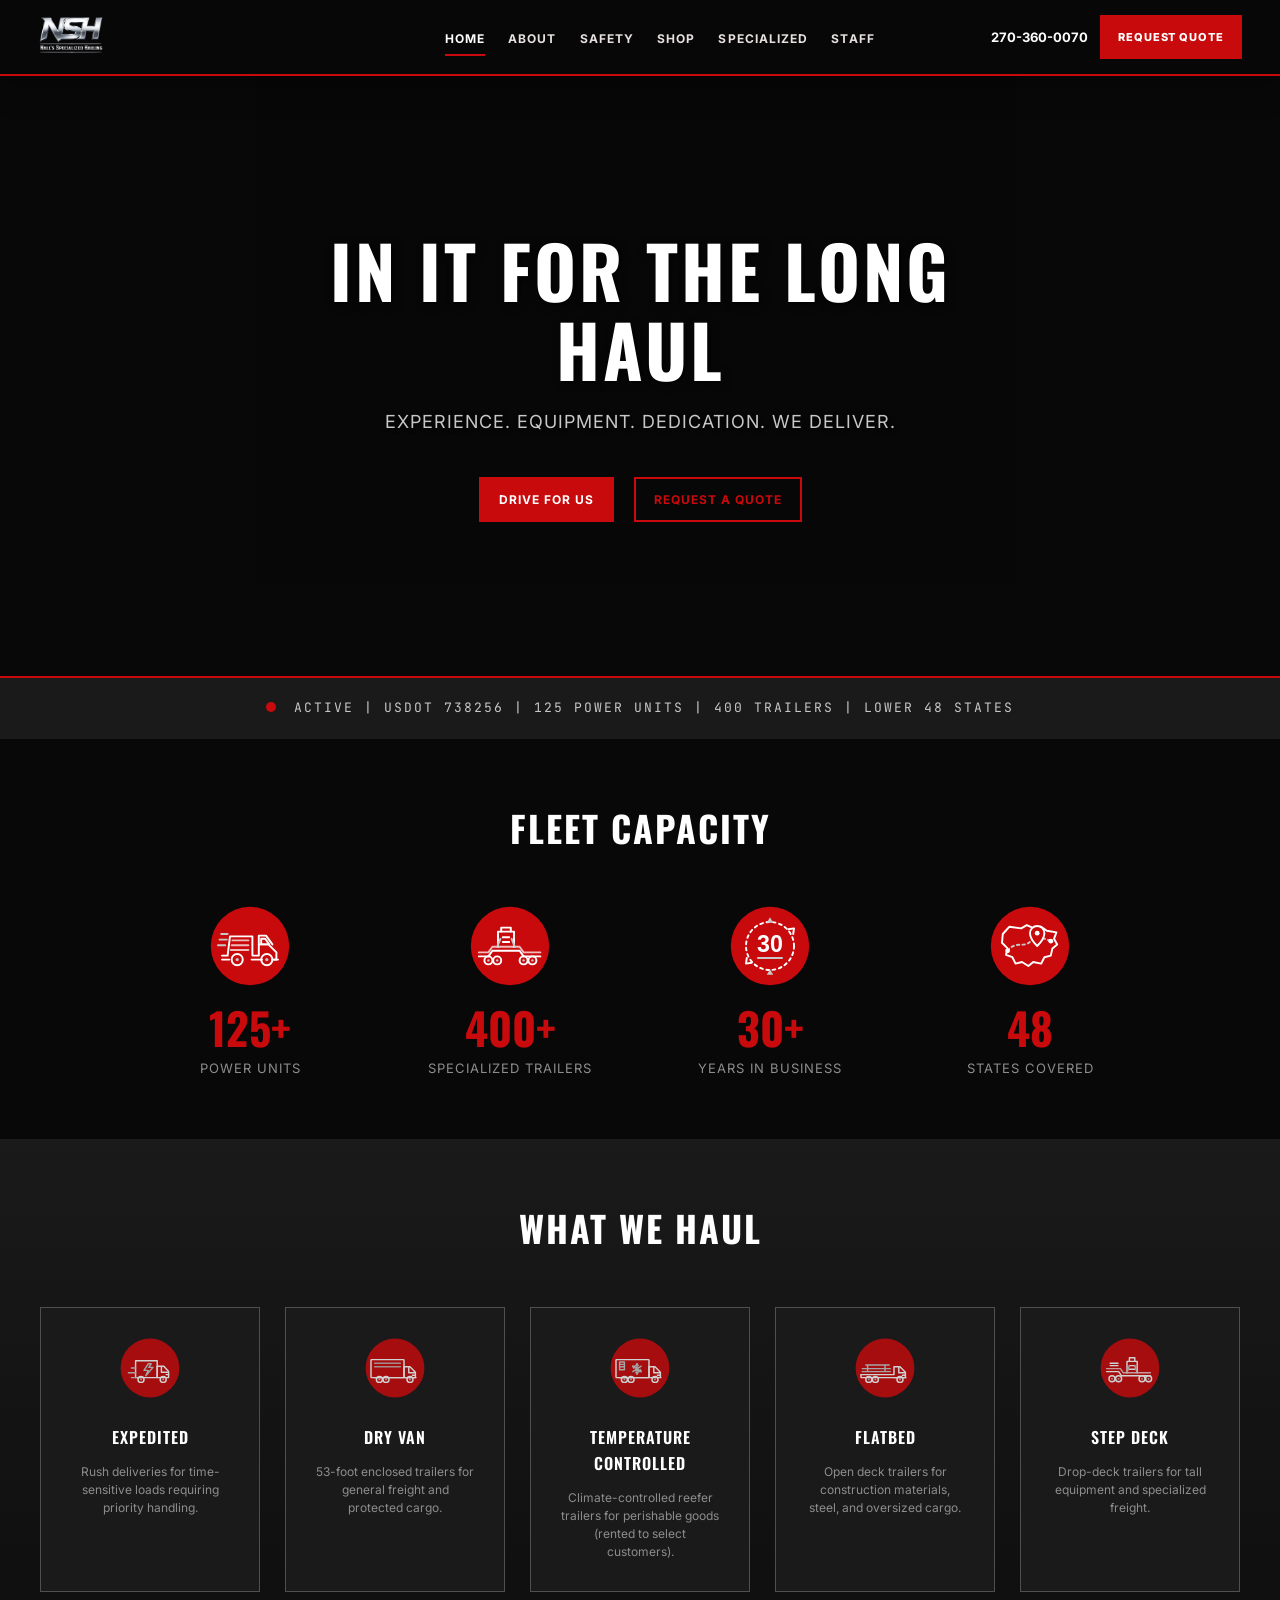
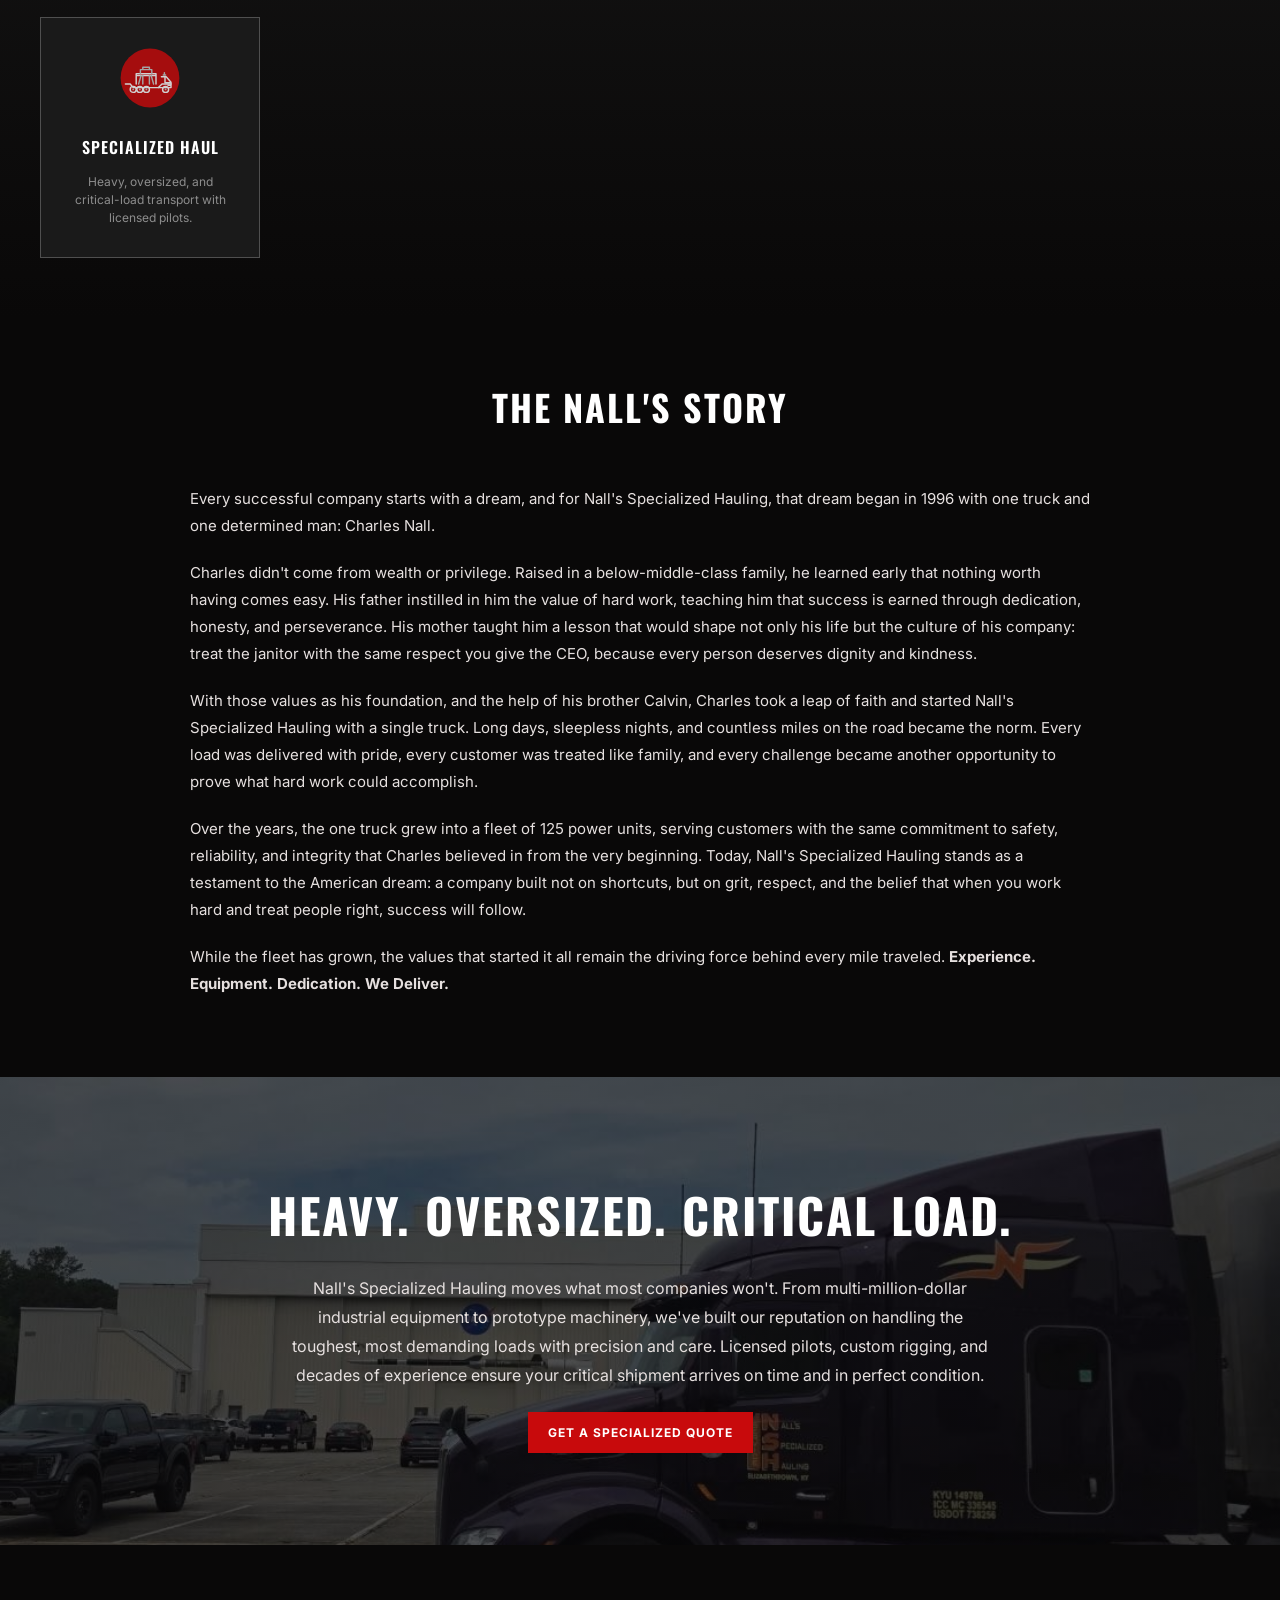
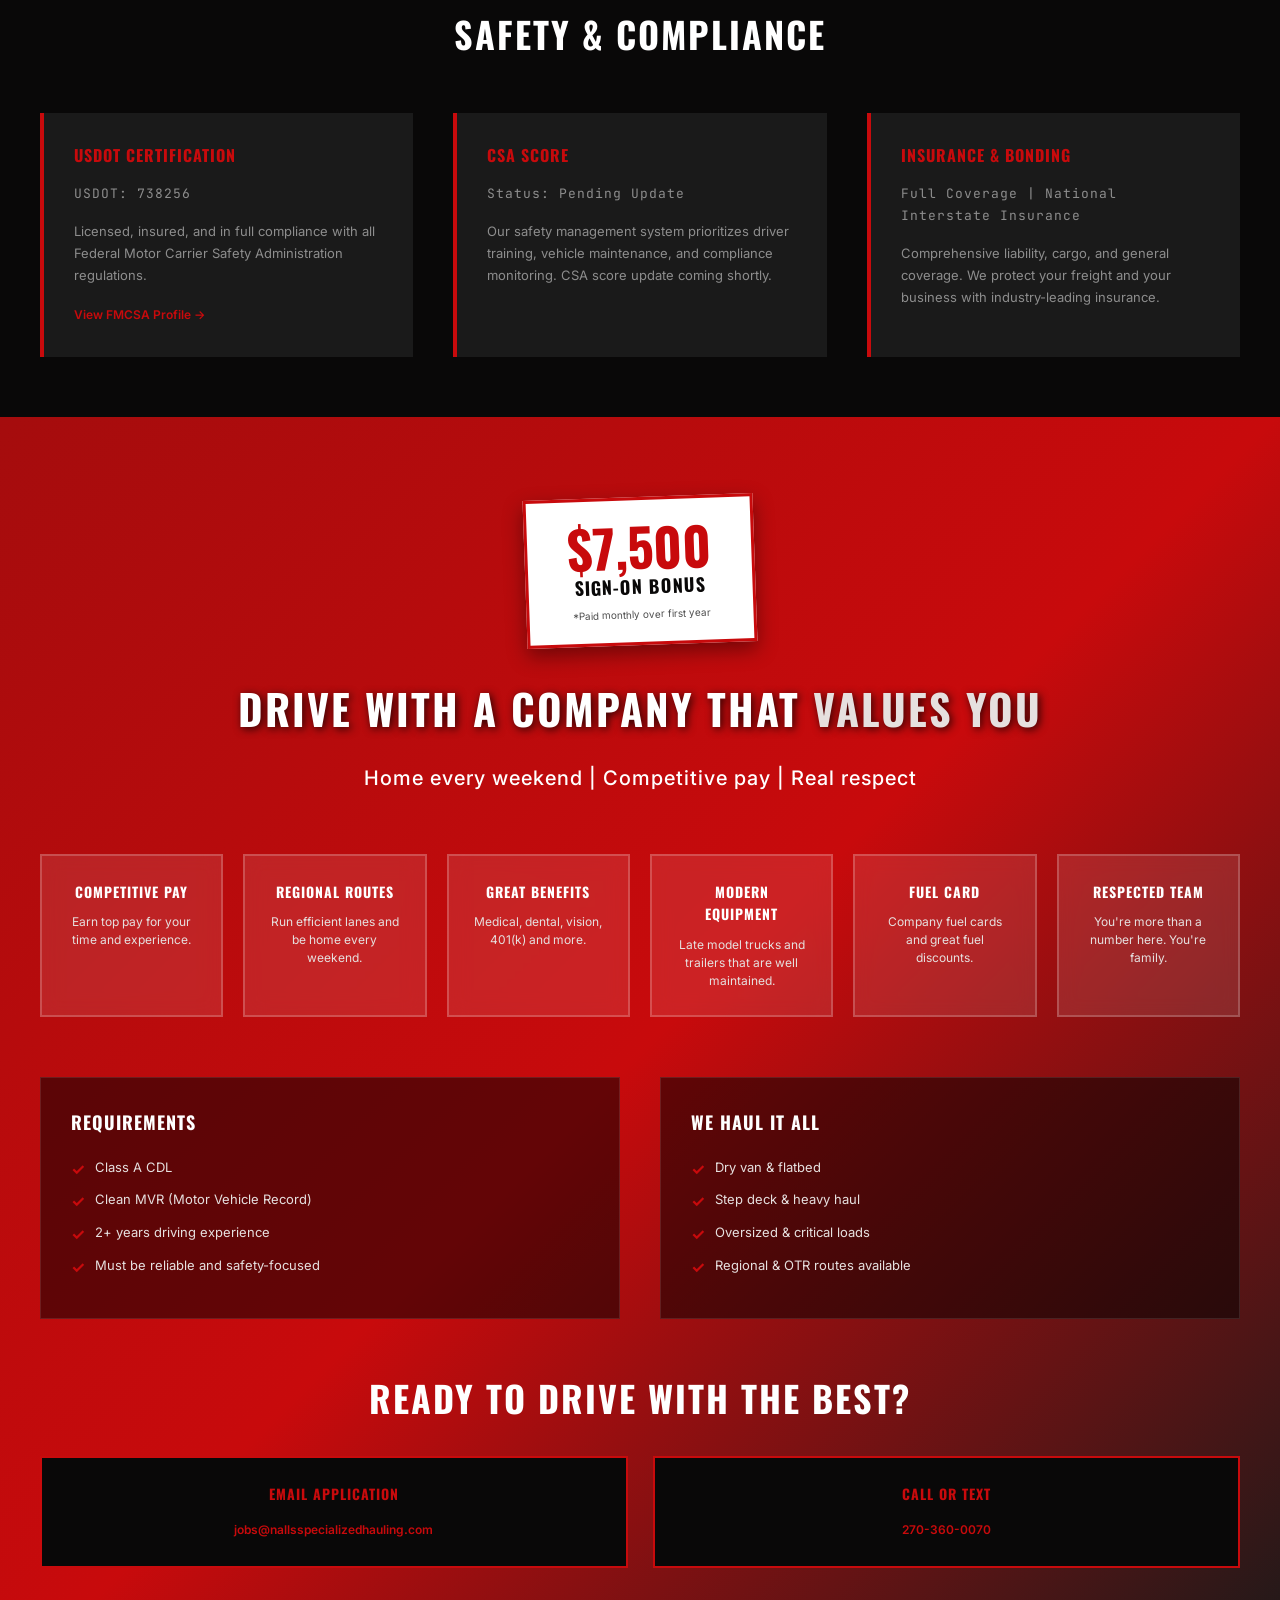
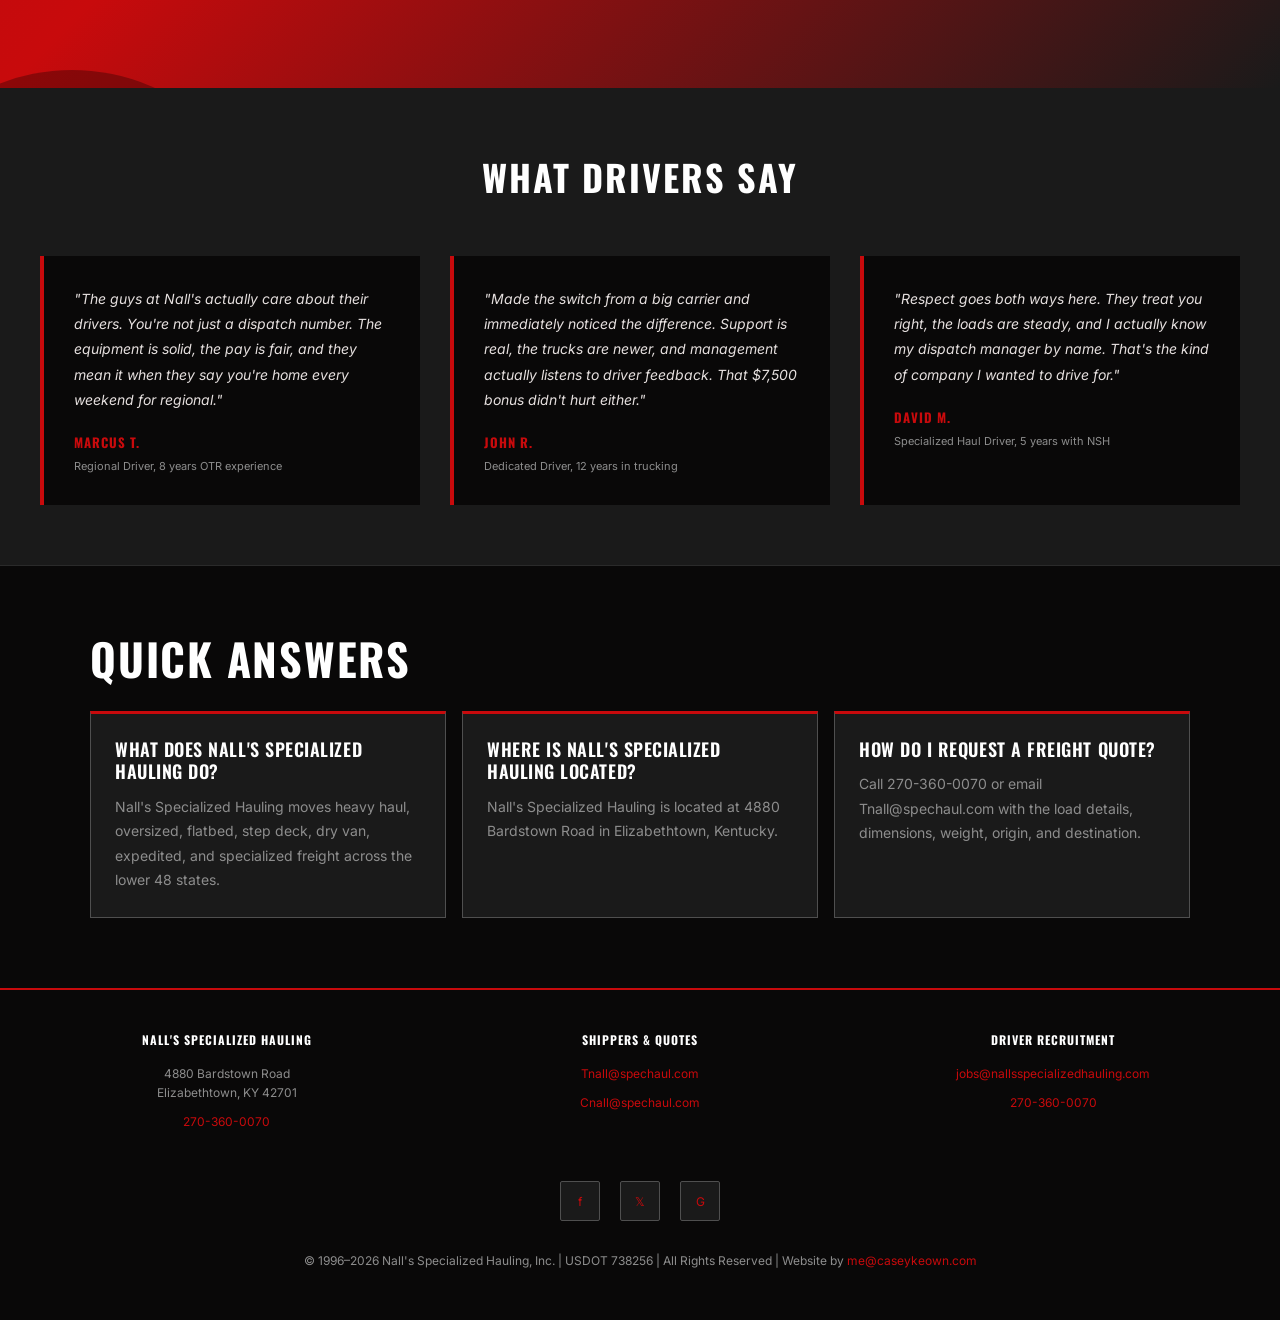
==== commit 90270ff2: "Make website production ready" ====
--- a/index.html
+++ b/index.html
@@ -3,7 +3,130 @@
 <head>
     <meta charset="UTF-8">
     <meta name="viewport" content="width=device-width, initial-scale=1.0">
-    <title>Nall's Specialized Hauling</title>
+    <link rel="icon" type="image/png" href="/favicon-96x96.png" sizes="96x96" />
+    <link rel="icon" type="image/svg+xml" href="/favicon.svg" />
+    <link rel="shortcut icon" href="/favicon.ico" />
+    <link rel="apple-touch-icon" sizes="180x180" href="/apple-touch-icon.png" />
+    <meta name="apple-mobile-web-app-title" content="Nall's Haul" />
+    <link rel="manifest" href="/site.webmanifest" />
+    <title>Nall's Specialized Hauling | Heavy Haul, Flatbed & Specialized Transport</title>
+    <meta name="description" content="Nall's Specialized Hauling provides heavy haul, flatbed, step deck, dry van, expedited, and specialized freight transport from Elizabethtown, Kentucky across the lower 48 states.">
+    <meta name="robots" content="index, follow">
+    <link rel="canonical" href="https://www.nallsspecializedhauling.com/Home/">
+    <meta property="og:type" content="website">
+    <meta property="og:site_name" content="Nall's Specialized Hauling">
+    <meta property="og:title" content="Nall's Specialized Hauling | Heavy Haul, Flatbed & Specialized Transport">
+    <meta property="og:description" content="Nall's Specialized Hauling provides heavy haul, flatbed, step deck, dry van, expedited, and specialized freight transport from Elizabethtown, Kentucky across the lower 48 states.">
+    <meta property="og:url" content="https://www.nallsspecializedhauling.com/Home/">
+    <meta property="og:image" content="https://www.nallsspecializedhauling.com/Home/assets/images/nasa-truck.jpg">
+    <meta name="twitter:card" content="summary_large_image">
+    <meta name="twitter:title" content="Nall's Specialized Hauling | Heavy Haul, Flatbed & Specialized Transport">
+    <meta name="twitter:description" content="Nall's Specialized Hauling provides heavy haul, flatbed, step deck, dry van, expedited, and specialized freight transport from Elizabethtown, Kentucky across the lower 48 states.">
+    <meta name="twitter:image" content="https://www.nallsspecializedhauling.com/Home/assets/images/nasa-truck.jpg">
+    <script type="application/ld+json">
+[
+        {
+                "@context": "https://schema.org",
+                "@type": [
+                        "Organization",
+                        "LocalBusiness"
+                ],
+                "@id": "https://www.nallsspecializedhauling.com/#organization",
+                "name": "Nall's Specialized Hauling",
+                "url": "https://www.nallsspecializedhauling.com",
+                "logo": "https://www.nallsspecializedhauling.com/assets/images/transparent-logo.png",
+                "foundingDate": "1996-06-05",
+                "telephone": "+1-270-360-0070",
+                "email": "Tnall@spechaul.com",
+                "address": {
+                        "@type": "PostalAddress",
+                        "streetAddress": "4880 Bardstown Road",
+                        "addressLocality": "Elizabethtown",
+                        "addressRegion": "KY",
+                        "postalCode": "42701",
+                        "addressCountry": "US"
+                },
+                "areaServed": "United States",
+                "sameAs": [
+                        "https://www.facebook.com/nallsspecializedhauling/",
+                        "https://x.com/nallstrucking"
+                ]
+        },
+        {
+                "@context": "https://schema.org",
+                "@type": "WebSite",
+                "@id": "https://www.nallsspecializedhauling.com/#website",
+                "url": "https://www.nallsspecializedhauling.com",
+                "name": "Nall's Specialized Hauling",
+                "publisher": {
+                        "@id": "https://www.nallsspecializedhauling.com/#organization"
+                }
+        },
+        {
+                "@context": "https://schema.org",
+                "@type": "WebPage",
+                "@id": "https://www.nallsspecializedhauling.com/Home/#webpage",
+                "url": "https://www.nallsspecializedhauling.com/Home/",
+                "name": "Nall's Specialized Hauling | Heavy Haul, Flatbed & Specialized Transport",
+                "description": "Nall's Specialized Hauling provides heavy haul, flatbed, step deck, dry van, expedited, and specialized freight transport from Elizabethtown, Kentucky across the lower 48 states.",
+                "isPartOf": {
+                        "@id": "https://www.nallsspecializedhauling.com/#website"
+                },
+                "about": {
+                        "@id": "https://www.nallsspecializedhauling.com/#organization"
+                }
+        },
+        {
+                "@context": "https://schema.org",
+                "@type": "FAQPage",
+                "@id": "https://www.nallsspecializedhauling.com/Home/#faq",
+                "mainEntity": [
+                        {
+                                "@type": "Question",
+                                "name": "What does Nall's Specialized Hauling do?",
+                                "acceptedAnswer": {
+                                        "@type": "Answer",
+                                        "text": "Nall's Specialized Hauling moves heavy haul, oversized, flatbed, step deck, dry van, expedited, and specialized freight across the lower 48 states."
+                                }
+                        },
+                        {
+                                "@type": "Question",
+                                "name": "Where is Nall's Specialized Hauling located?",
+                                "acceptedAnswer": {
+                                        "@type": "Answer",
+                                        "text": "Nall's Specialized Hauling is located at 4880 Bardstown Road in Elizabethtown, Kentucky."
+                                }
+                        },
+                        {
+                                "@type": "Question",
+                                "name": "How do I request a freight quote?",
+                                "acceptedAnswer": {
+                                        "@type": "Answer",
+                                        "text": "Call 270-360-0070 or email Tnall@spechaul.com with the load details, dimensions, weight, origin, and destination."
+                                }
+                        }
+                ]
+        },
+        {
+                "@context": "https://schema.org",
+                "@type": "BreadcrumbList",
+                "itemListElement": [
+                        {
+                                "@type": "ListItem",
+                                "position": 1,
+                                "name": "Home",
+                                "item": "https://www.nallsspecializedhauling.com/Home/"
+                        },
+                        {
+                                "@type": "ListItem",
+                                "position": 2,
+                                "name": "Home",
+                                "item": "https://www.nallsspecializedhauling.com/Home/"
+                        }
+                ]
+        }
+]
+    </script>
     <meta http-equiv="refresh" content="0; url=Home/">
     <style>
         body { background: #090808; color: #E6E0DF; font-family: sans-serif; display: flex; align-items: center; justify-content: center; height: 100vh; margin: 0; }
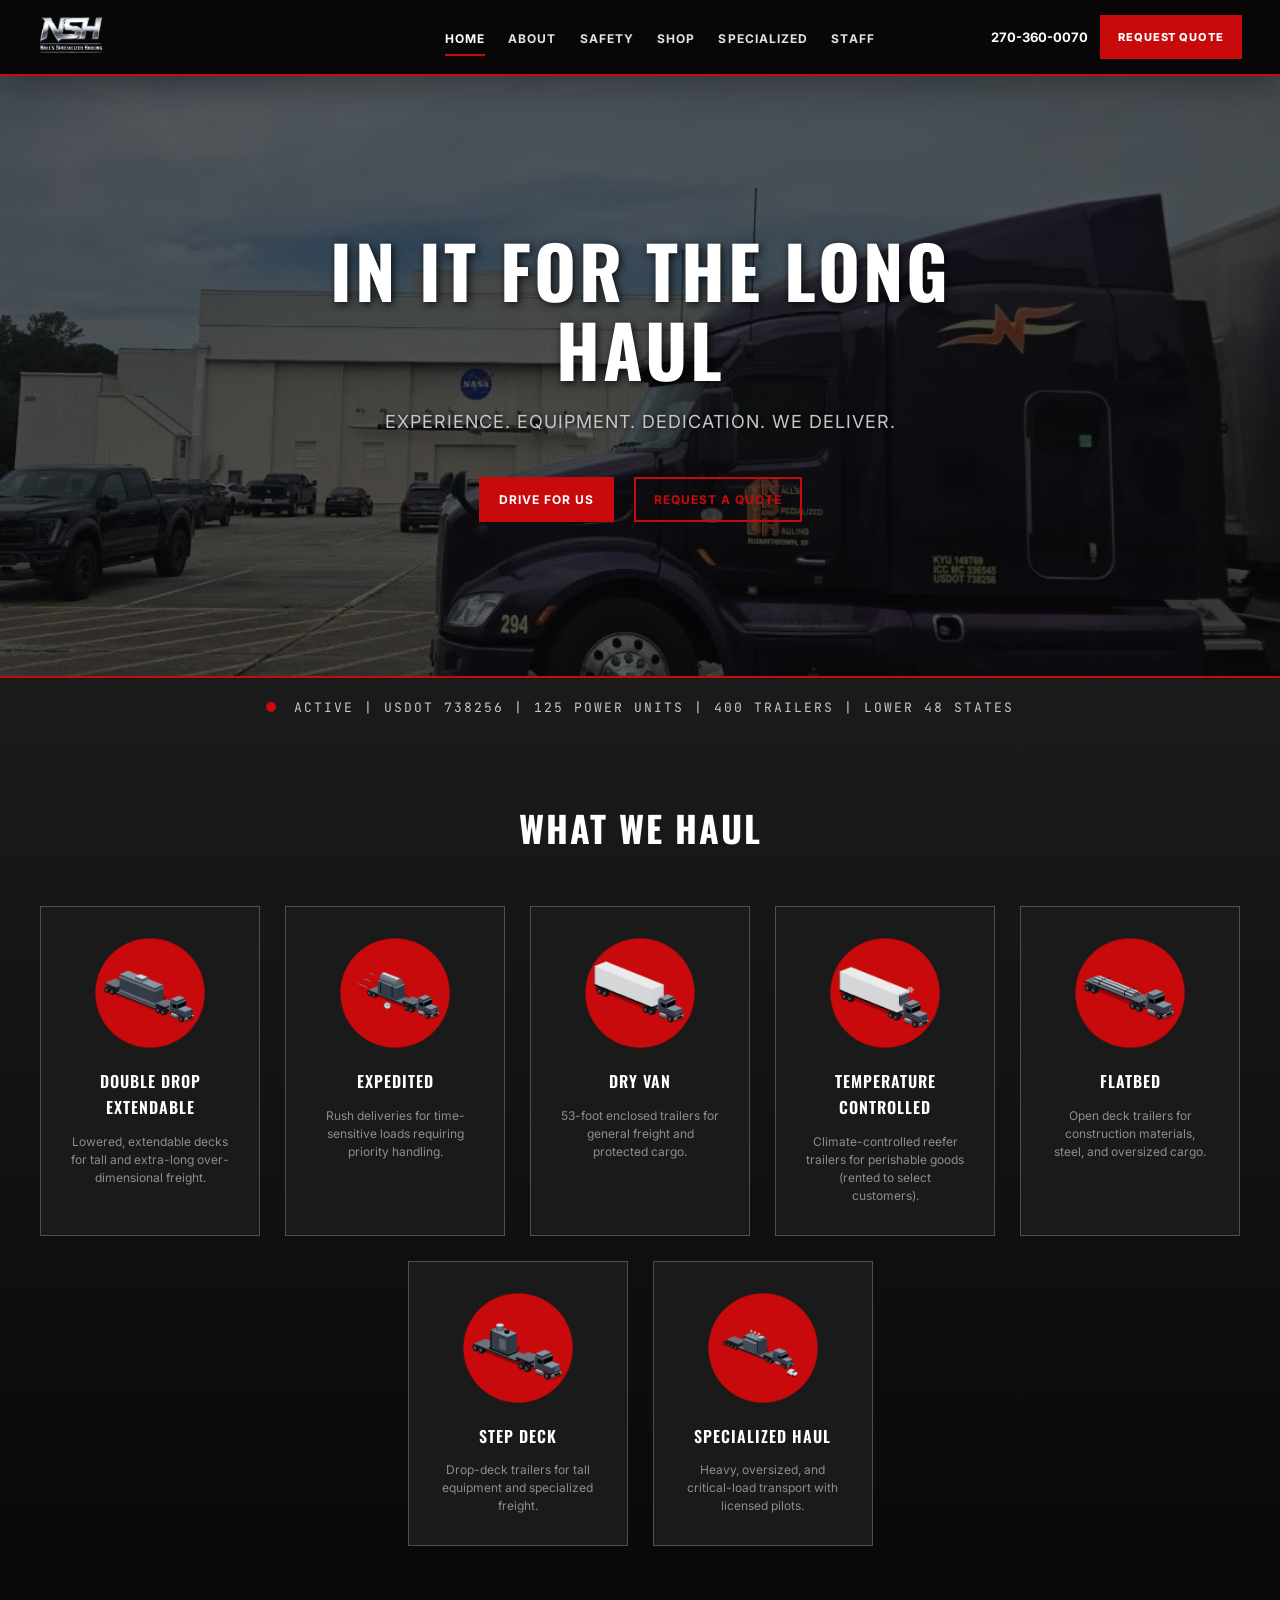
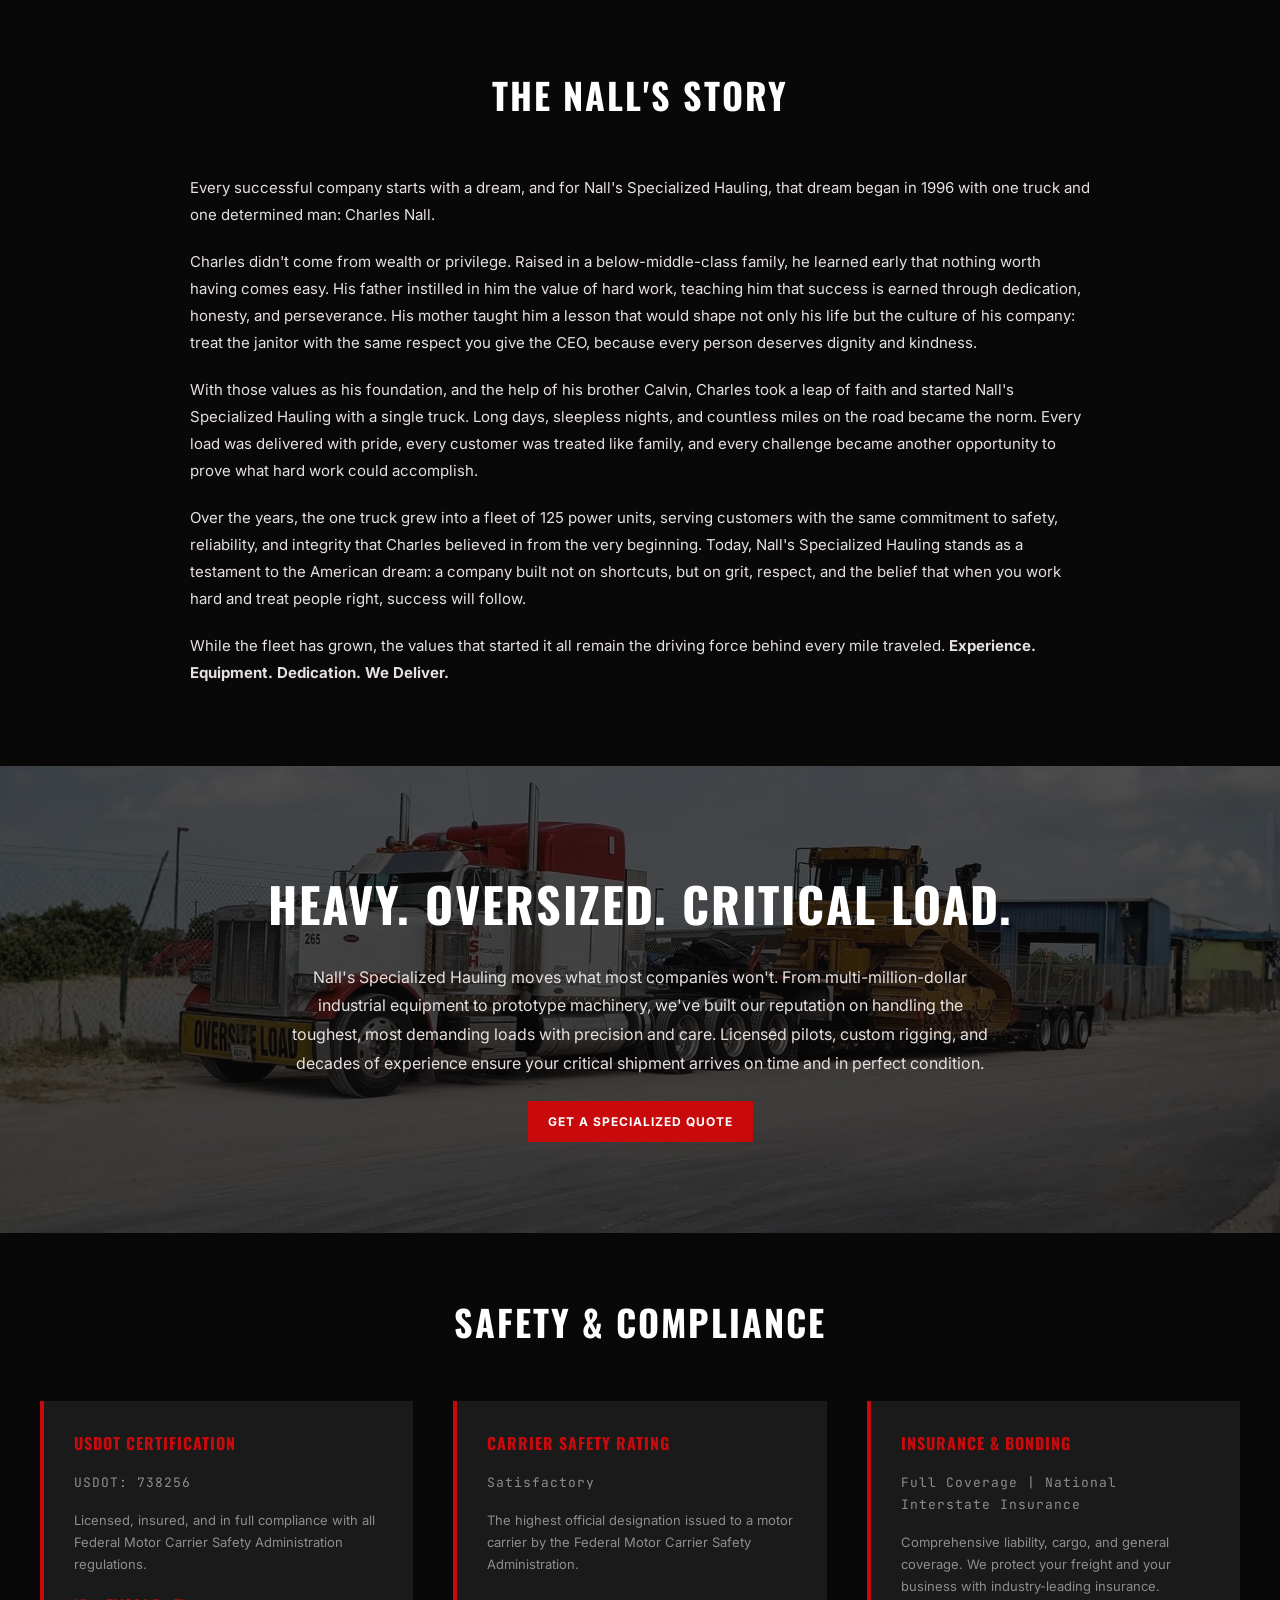
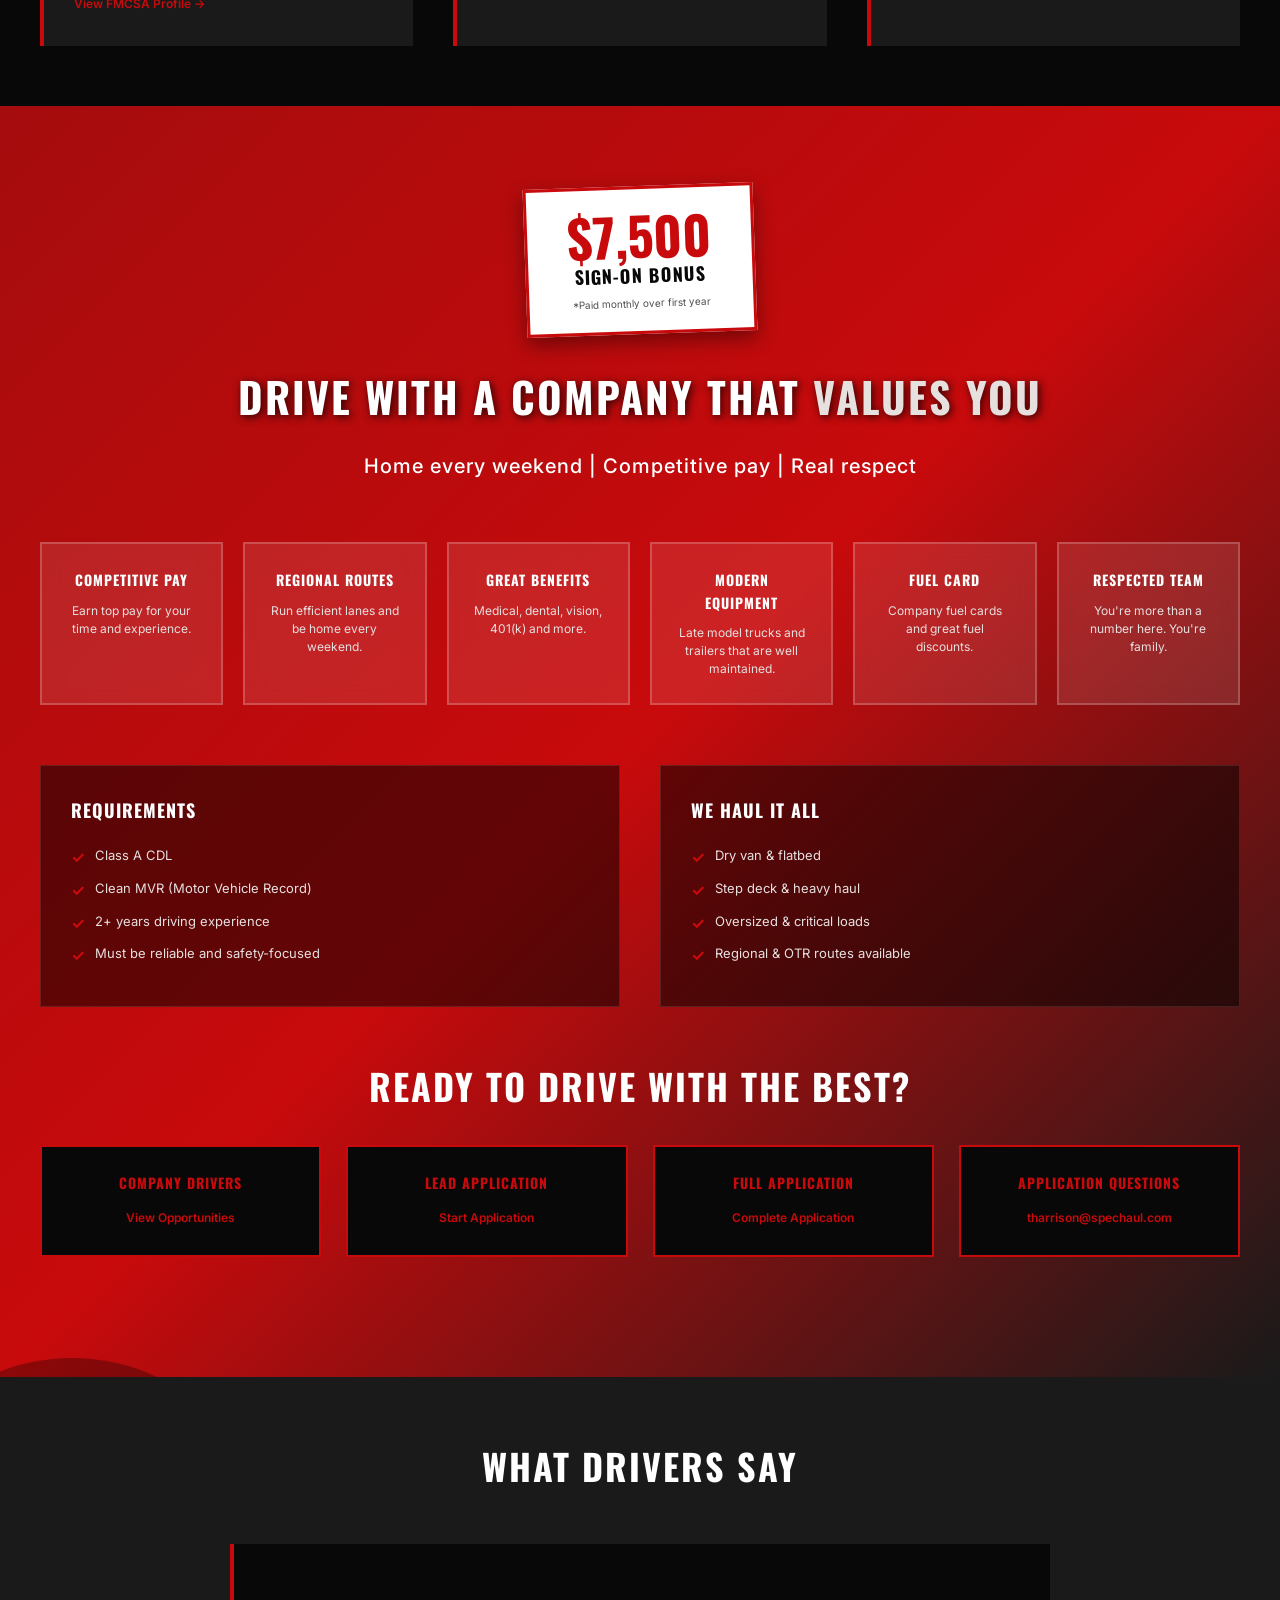
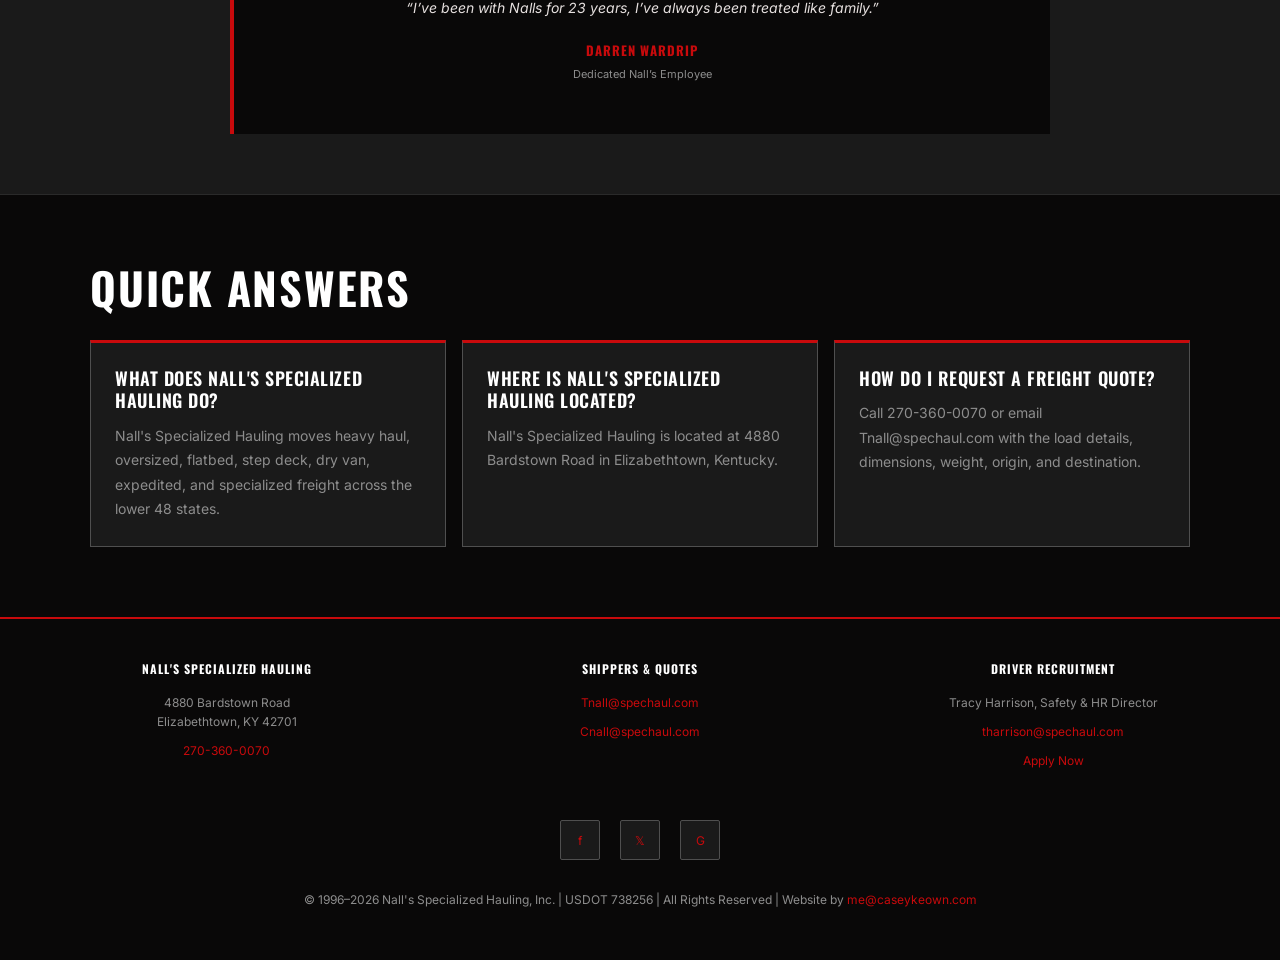
==== commit 0a314b74: "Fix project-path metadata links on root page" ====
--- a/index.html
+++ b/index.html
@@ -3,12 +3,12 @@
 <head>
     <meta charset="UTF-8">
     <meta name="viewport" content="width=device-width, initial-scale=1.0">
-    <link rel="icon" type="image/png" href="/favicon-96x96.png" sizes="96x96" />
-    <link rel="icon" type="image/svg+xml" href="/favicon.svg" />
-    <link rel="shortcut icon" href="/favicon.ico" />
-    <link rel="apple-touch-icon" sizes="180x180" href="/apple-touch-icon.png" />
+    <link rel="icon" type="image/png" href="favicon-96x96.png" sizes="96x96" />
+    <link rel="icon" type="image/svg+xml" href="favicon.svg" />
+    <link rel="shortcut icon" href="favicon.ico" />
+    <link rel="apple-touch-icon" sizes="180x180" href="apple-touch-icon.png" />
     <meta name="apple-mobile-web-app-title" content="Nall's Haul" />
-    <link rel="manifest" href="/site.webmanifest" />
+    <link rel="manifest" href="site.webmanifest" />
     <title>Nall's Specialized Hauling | Heavy Haul, Flatbed & Specialized Transport</title>
     <meta name="description" content="Nall's Specialized Hauling provides heavy haul, flatbed, step deck, dry van, expedited, and specialized freight transport from Elizabethtown, Kentucky across the lower 48 states.">
     <meta name="robots" content="index, follow">
